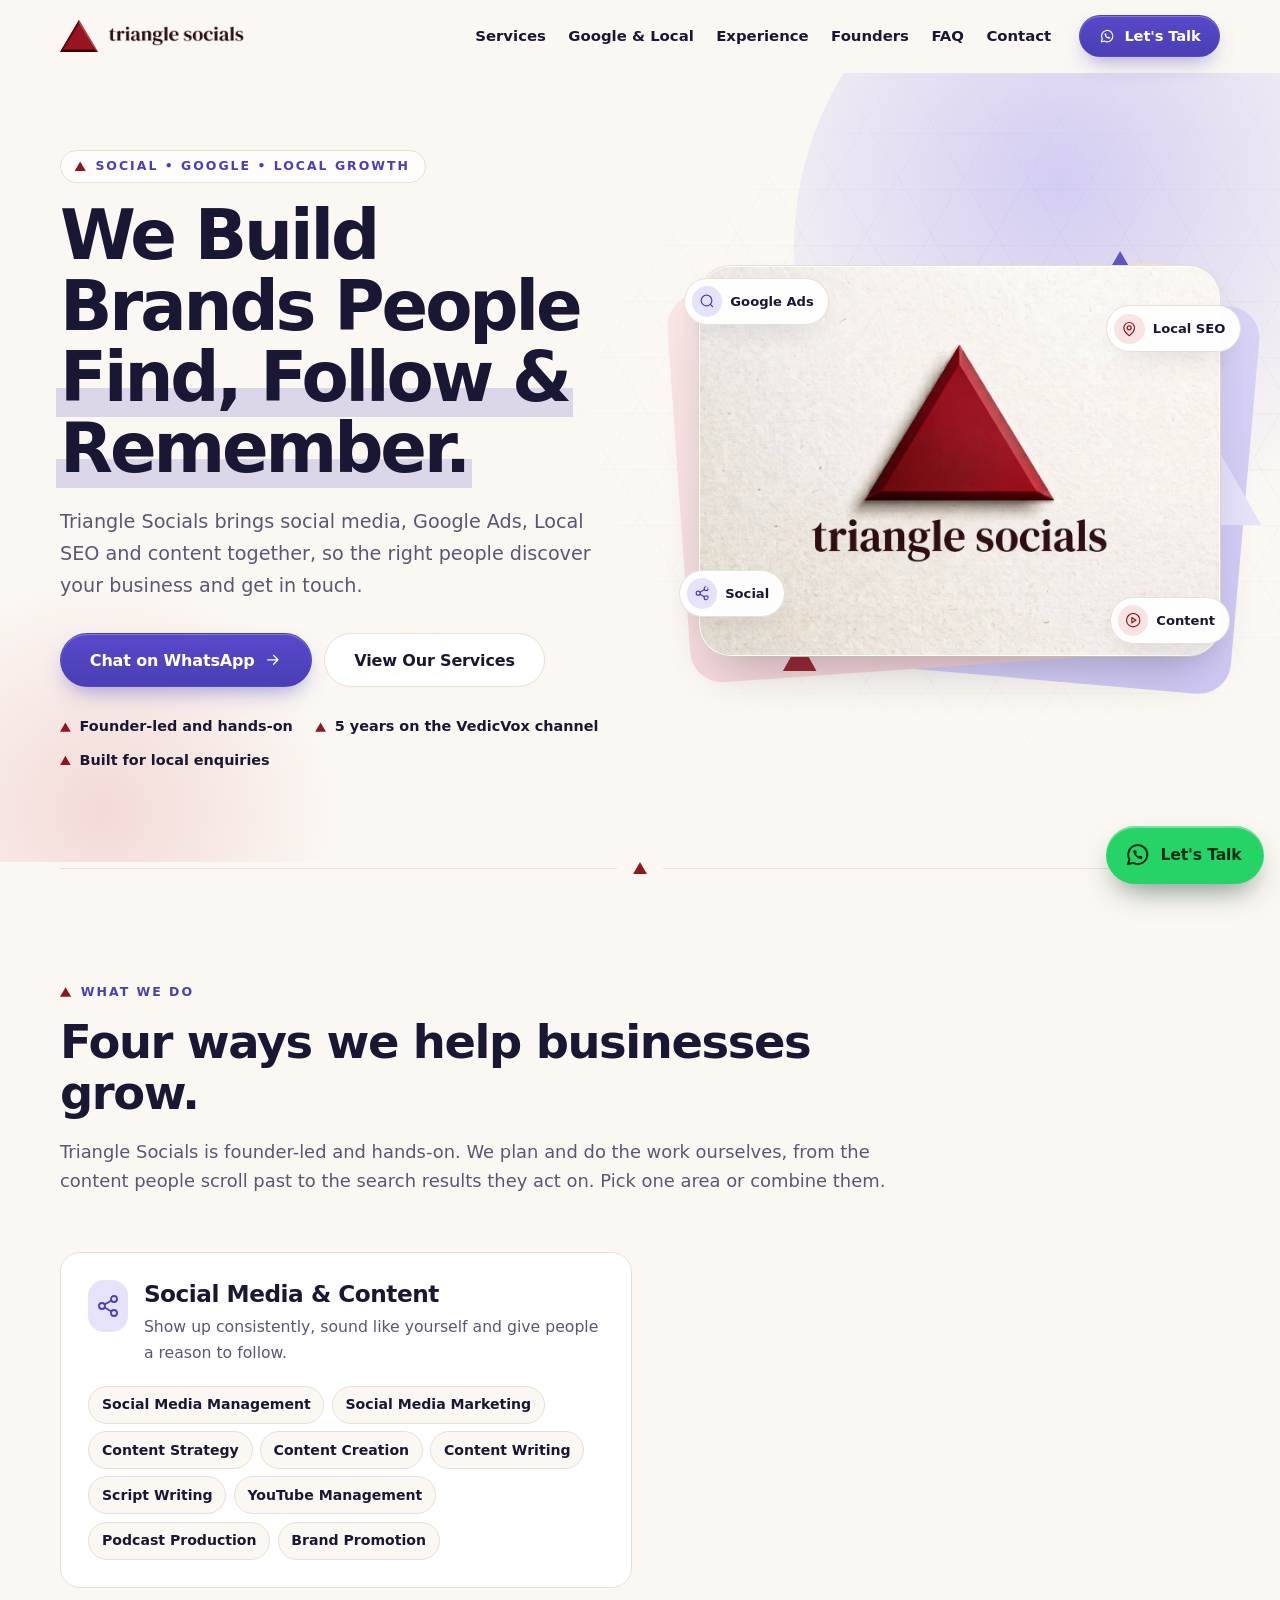
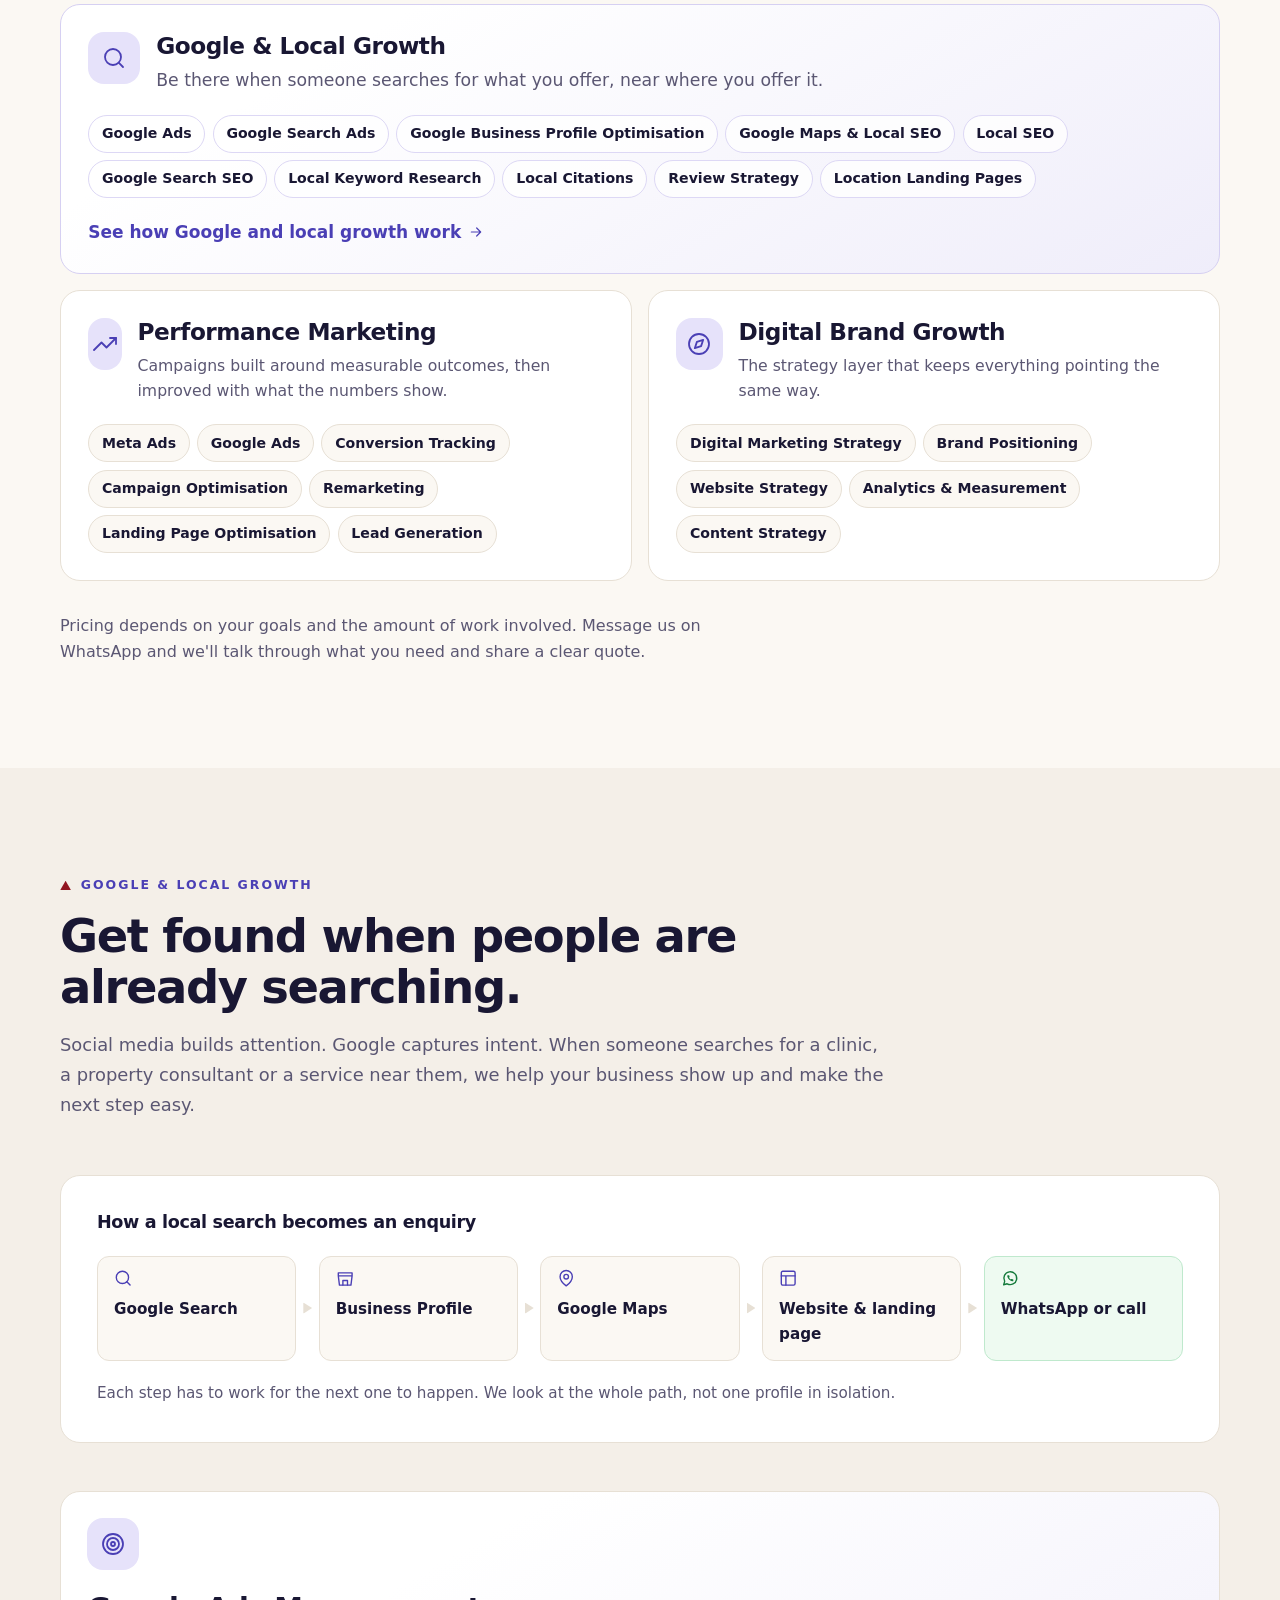
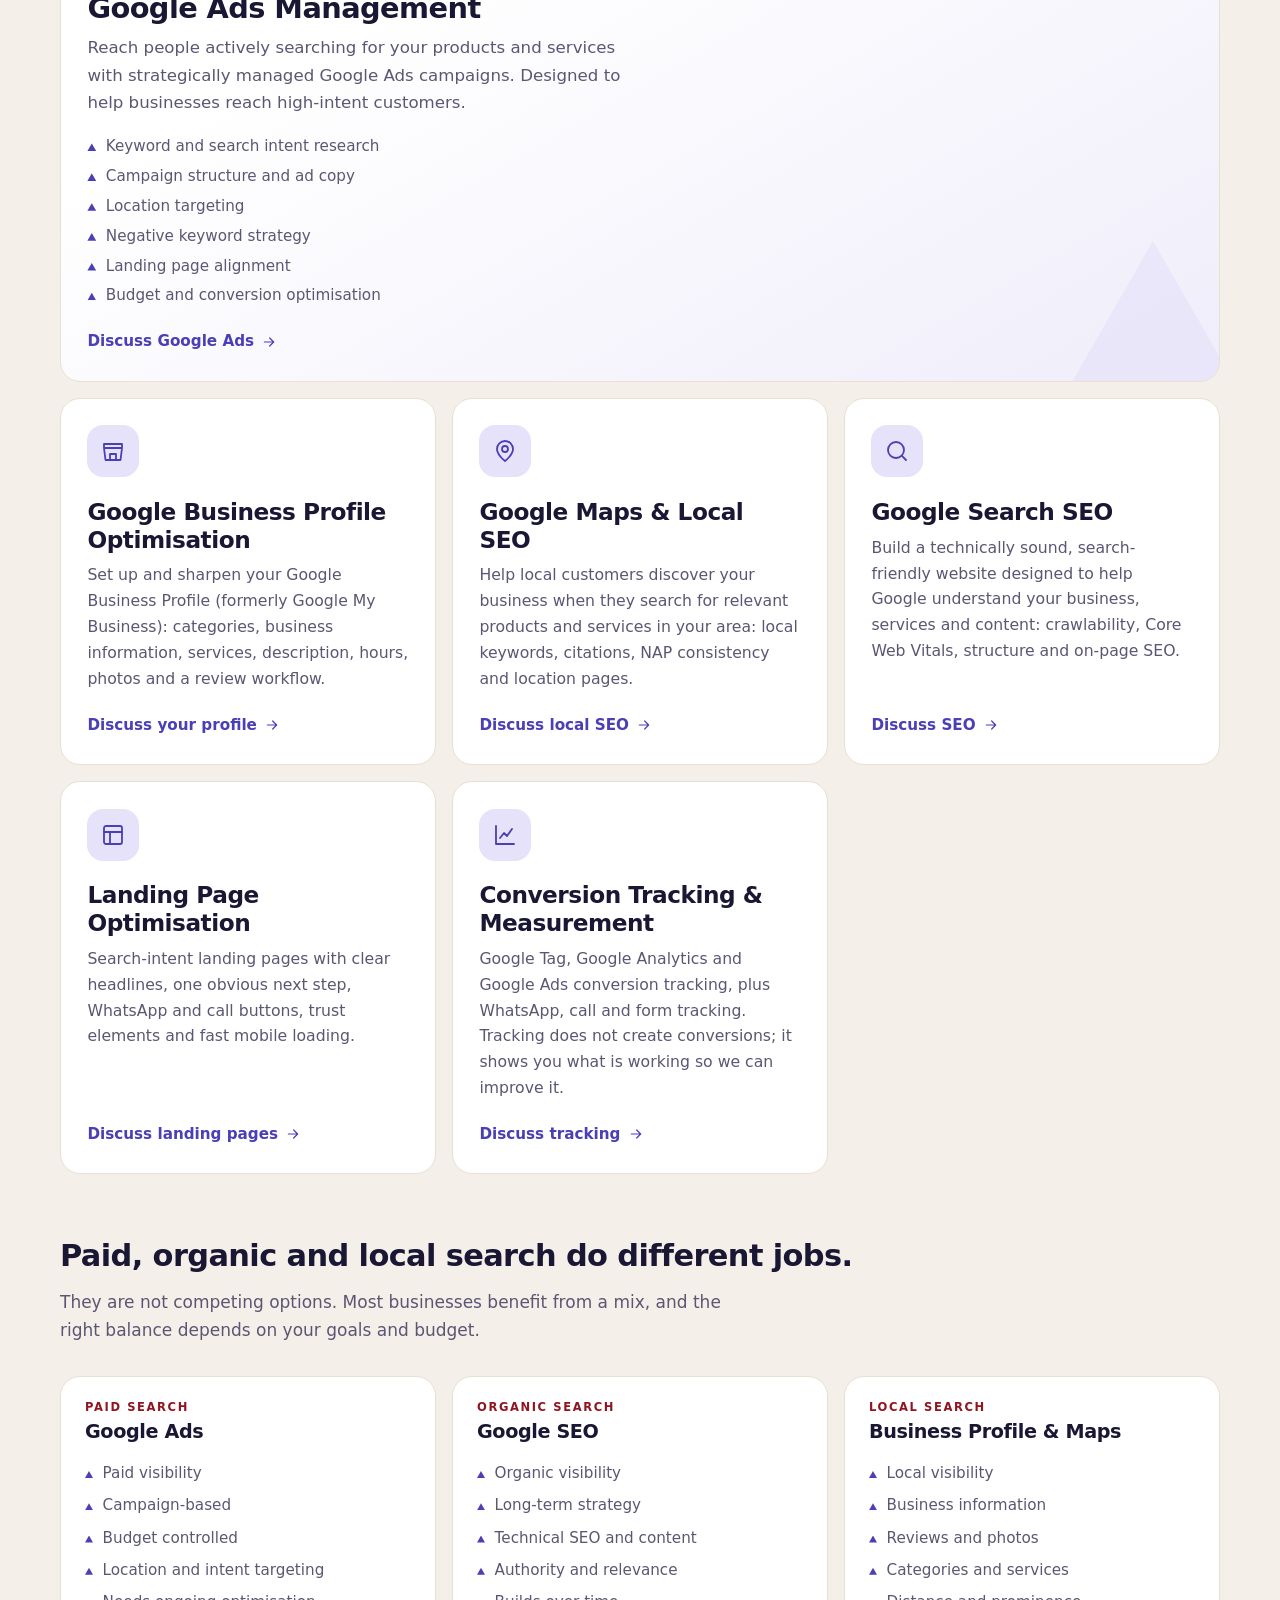
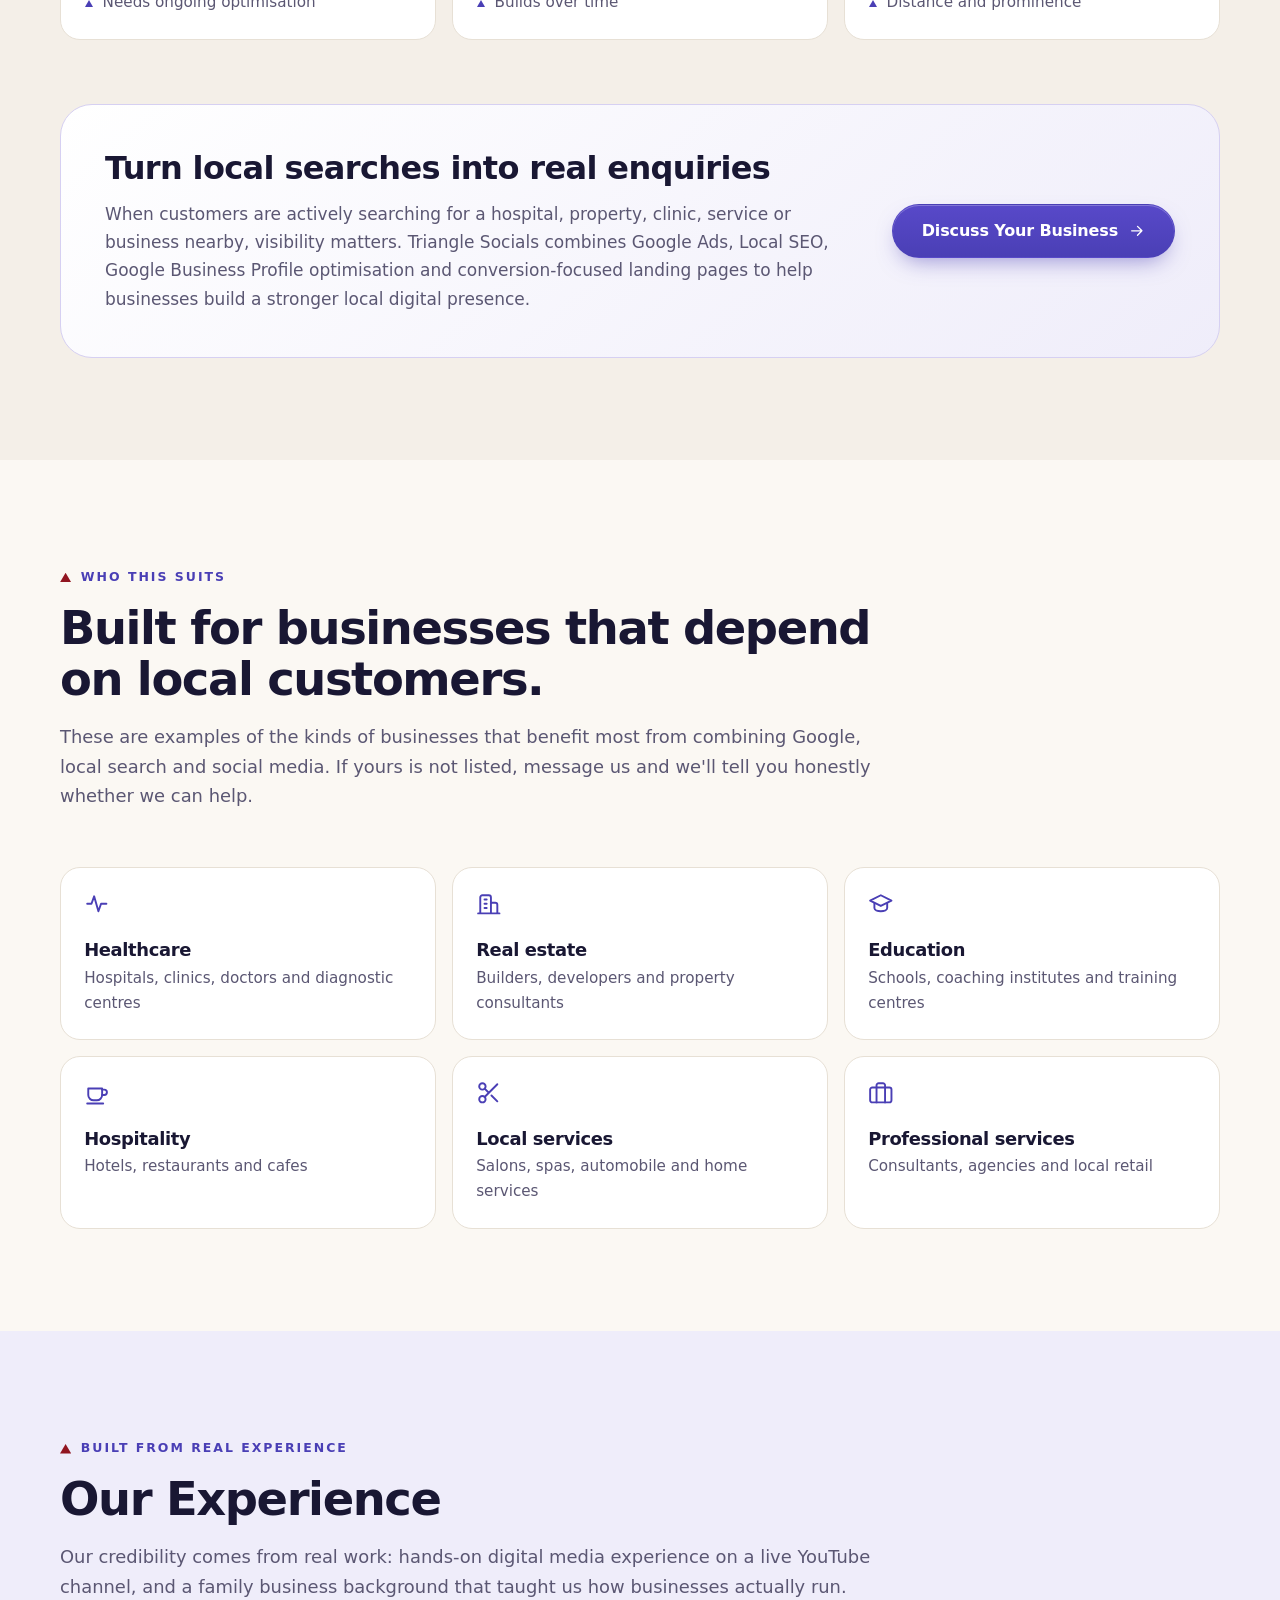
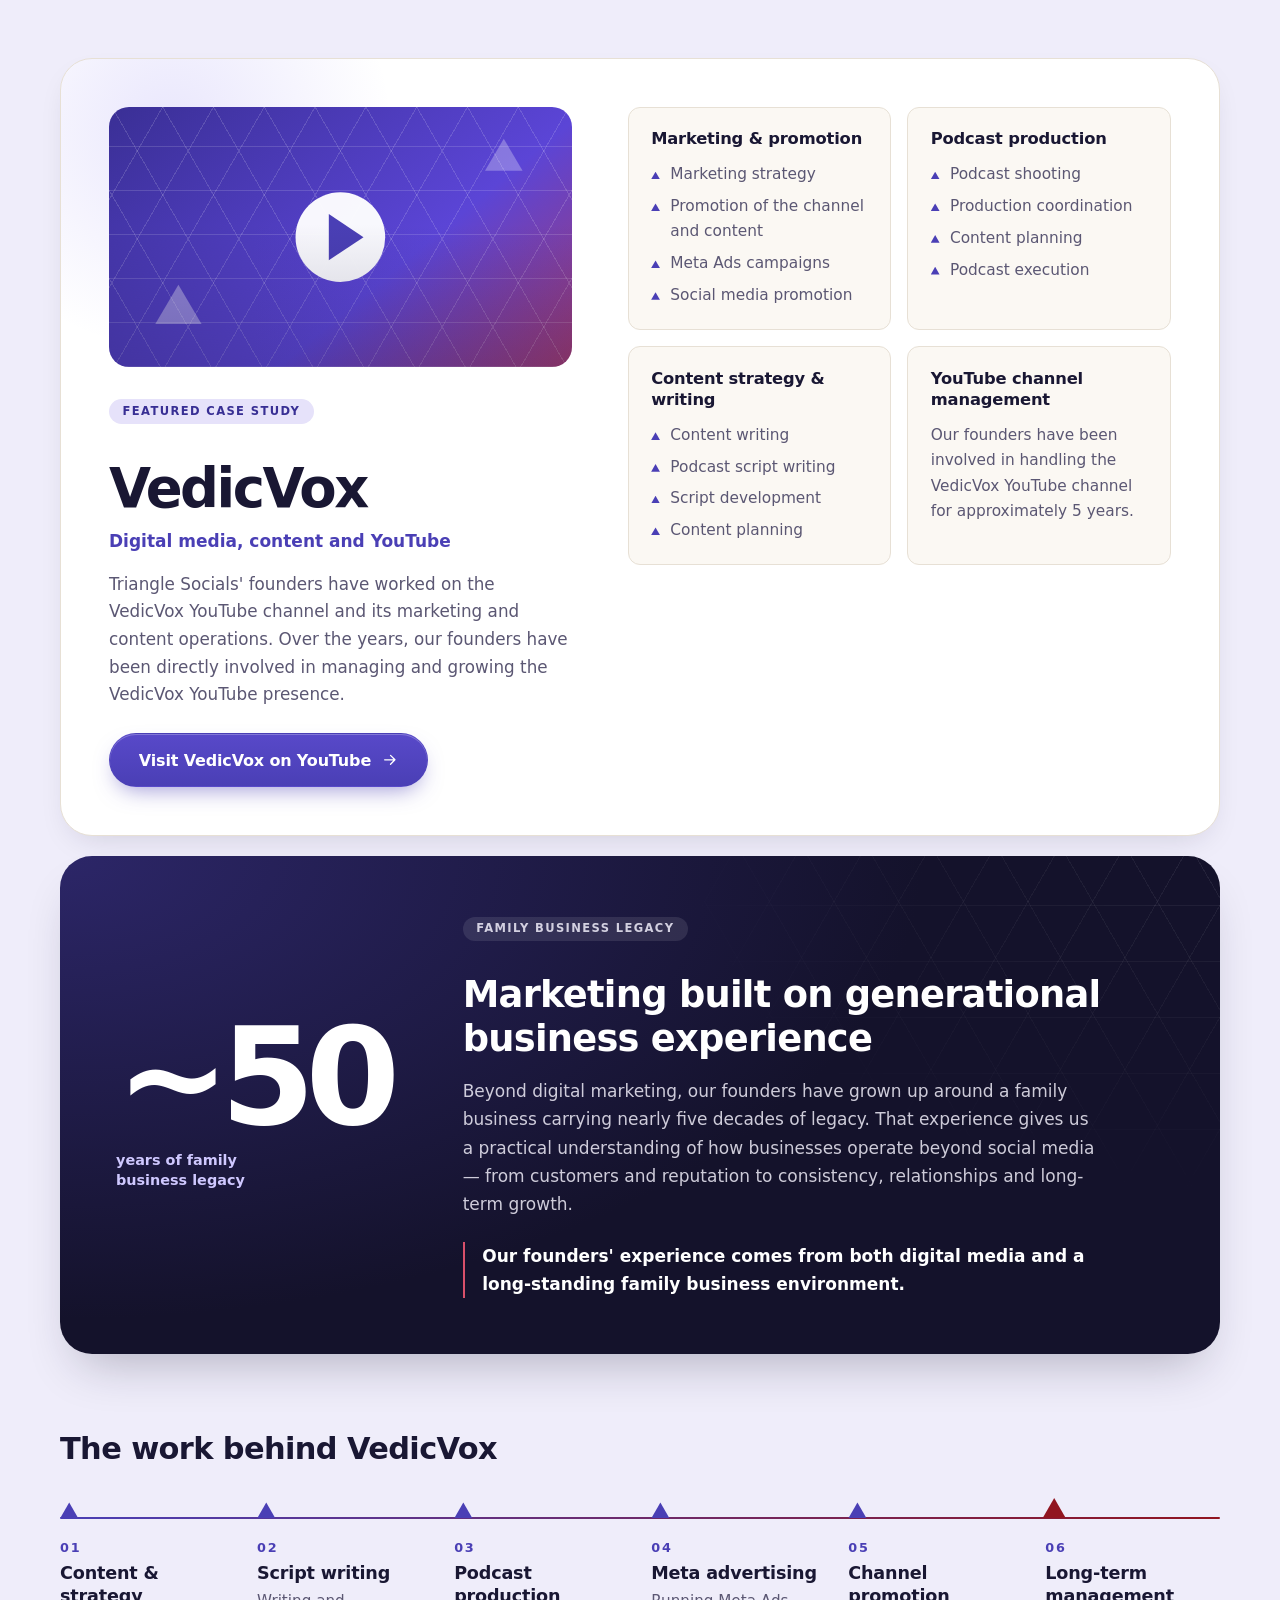
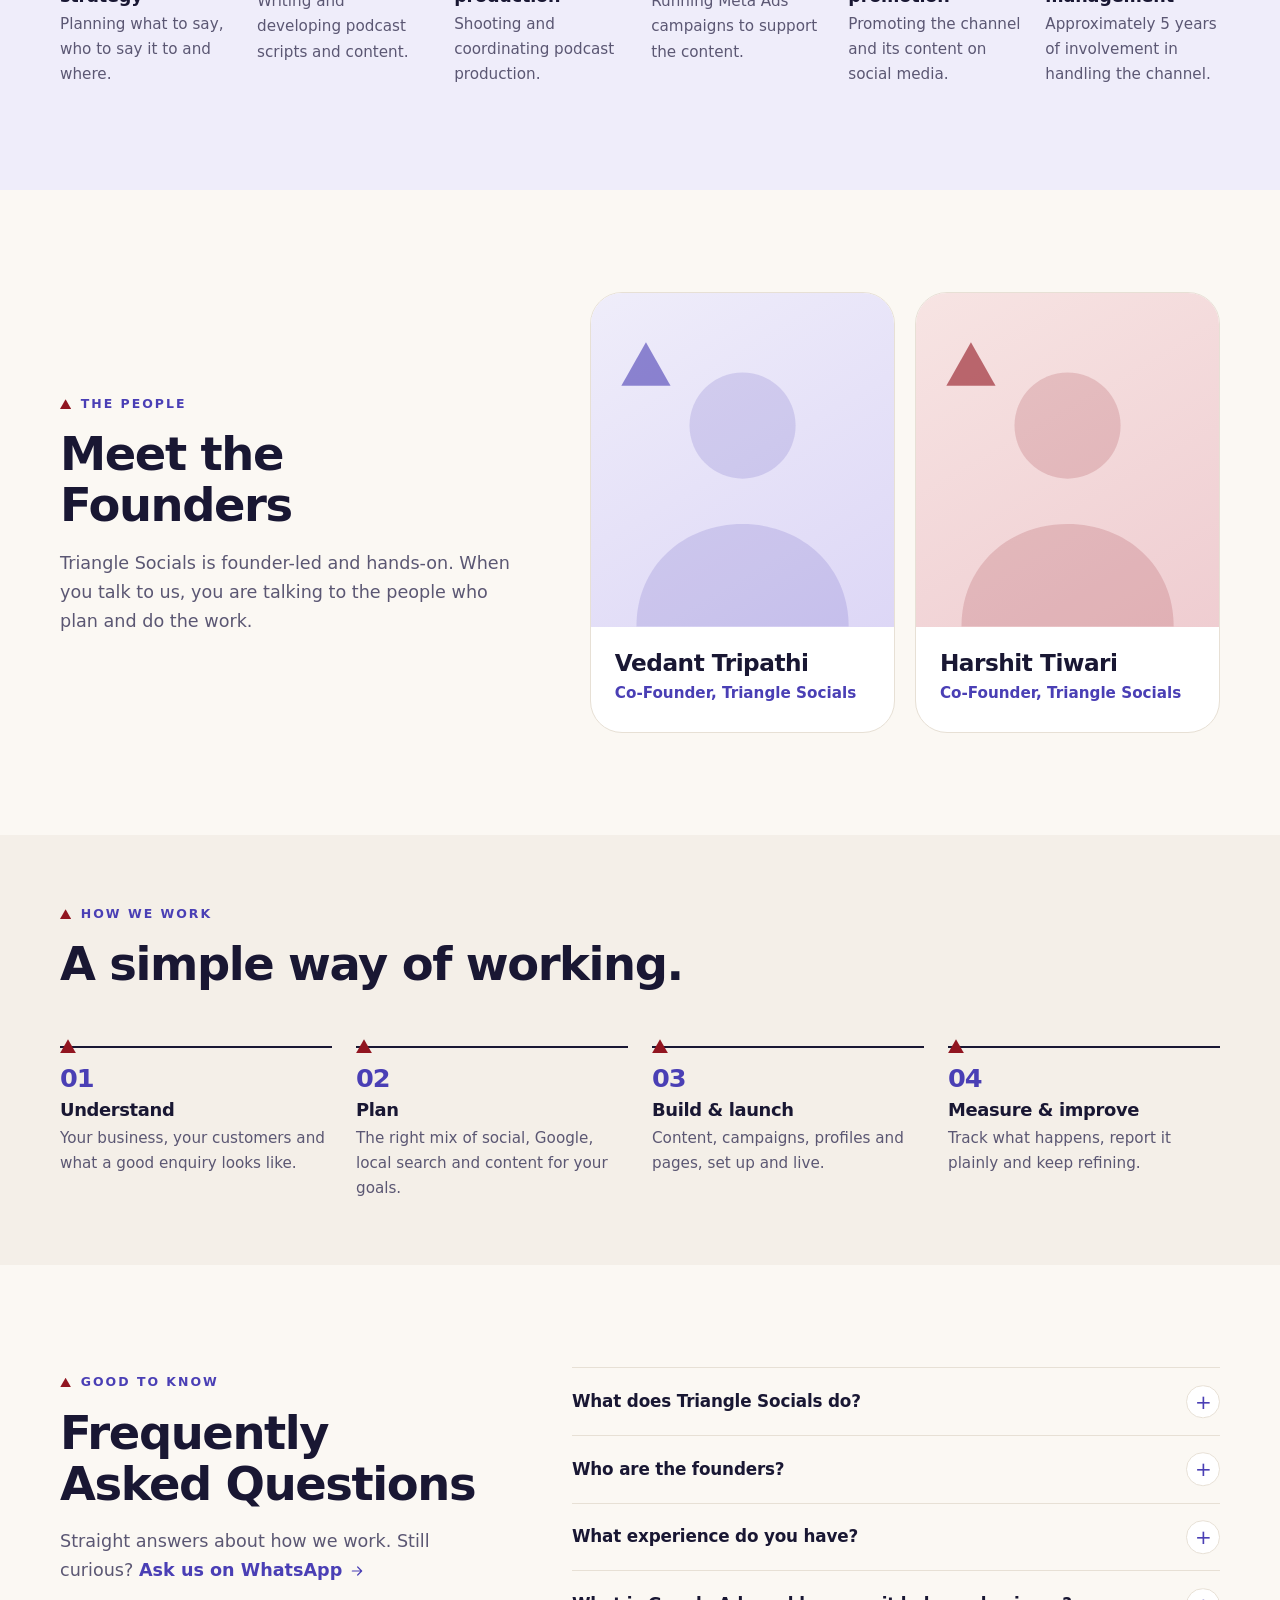
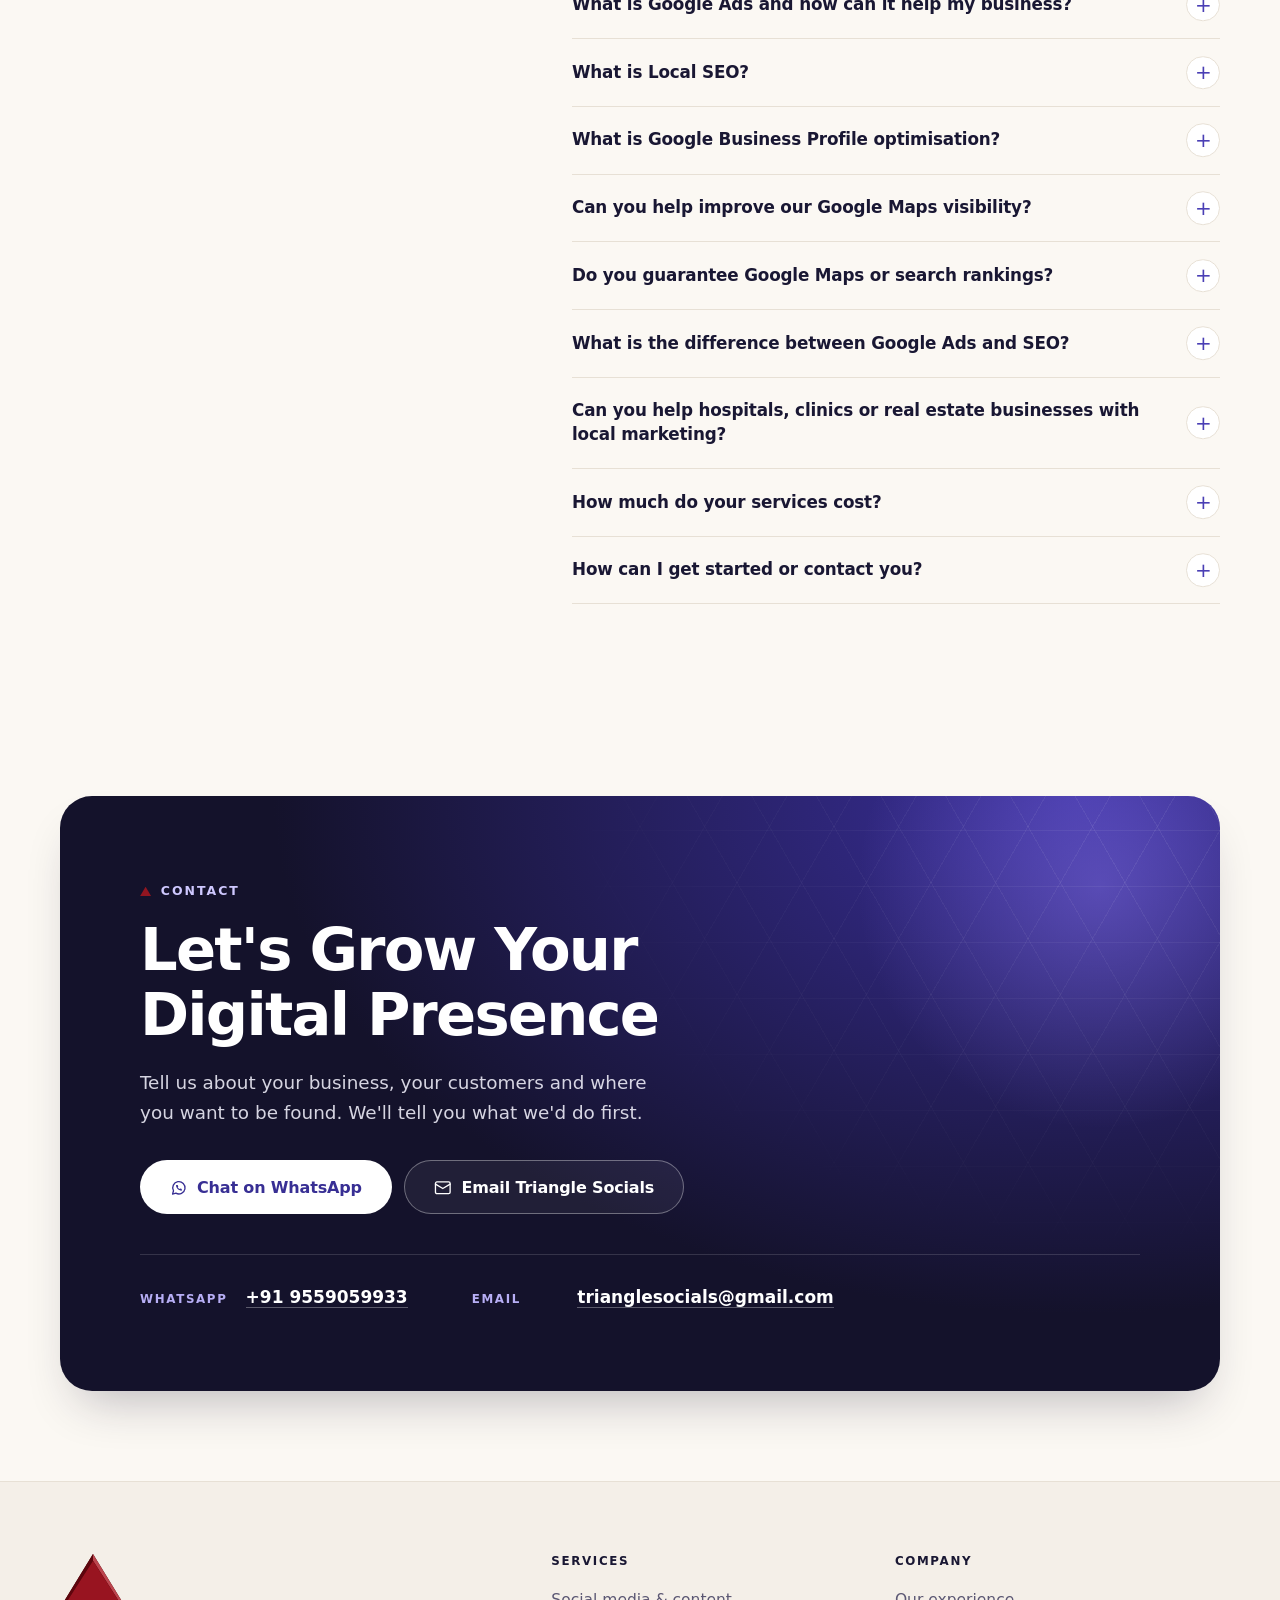
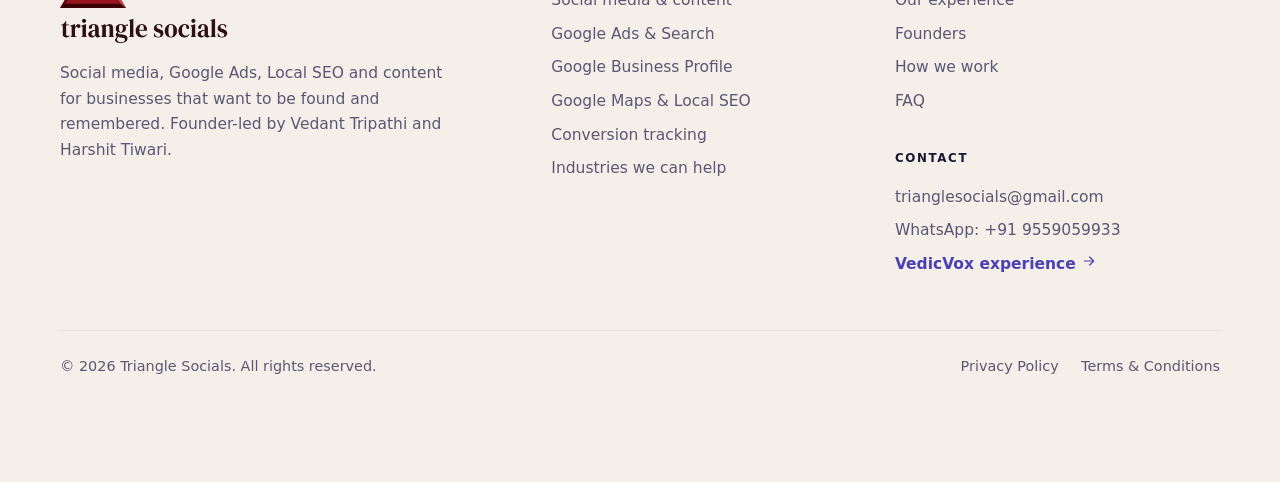
==== index.html @ 575d81a9 "Initial commit: Triangle Socials website Static site for Cloudflare Pages. No build step, no framewo" ====
<!DOCTYPE html>
<html lang="en">
<head>
<meta charset="utf-8">
<meta name="viewport" content="width=device-width, initial-scale=1">
<!-- SEO: the site address below is set once for the whole site. See README.md -->
<title>Triangle Socials | Social Media, Google Ads &amp; Local SEO Agency</title>
<meta name="description" content="Triangle Socials helps businesses grow through social media marketing, Google Ads, Local SEO, Google Business Profile optimisation, content and digital marketing.">
<meta name="robots" content="index, follow, max-image-preview:large">
<meta name="theme-color" content="#fbf8f3">
<link rel="canonical" href="https://triangle-socials.pages.dev/">
<link rel="icon" href="favicon.ico" sizes="any">
<link rel="apple-touch-icon" href="assets/icons/apple-touch-icon.png">
<link rel="manifest" href="site.webmanifest">

<meta property="og:type" content="website">
<meta property="og:site_name" content="Triangle Socials">
<meta property="og:title" content="Triangle Socials | Social Media, Google Ads &amp; Local SEO Agency">
<meta property="og:description" content="Social media marketing, Google Ads, Local SEO and Google Business Profile optimisation for businesses that want to be found and remembered.">
<meta property="og:url" content="https://triangle-socials.pages.dev/">
<meta property="og:image" content="https://triangle-socials.pages.dev/assets/images/og-image.jpg">
<meta property="og:image:width" content="1200">
<meta property="og:image:height" content="630">
<meta property="og:image:alt" content="Triangle Socials logo: a red triangle above the words triangle socials">
<meta name="twitter:card" content="summary_large_image">
<meta name="twitter:title" content="Triangle Socials | Social Media, Google Ads &amp; Local SEO Agency">
<meta name="twitter:description" content="Social media marketing, Google Ads, Local SEO and Google Business Profile optimisation for businesses that want to be found and remembered.">
<meta name="twitter:image" content="https://triangle-socials.pages.dev/assets/images/og-image.jpg">
<meta name="twitter:image:alt" content="Triangle Socials logo: a red triangle above the words triangle socials">

<script>document.documentElement.classList.add('js')</script>
<link rel="stylesheet" href="css/style.css">

<!-- Structured data: only facts that appear on this page. No address, ratings or reviews
     are declared, so Organization is used rather than LocalBusiness. Social profiles
     (sameAs) are added from js/config.js once real URLs are supplied. -->
<script type="application/ld+json" id="ld-organization">
{"@context":"https://schema.org","@type":"Organization","@id":"https://triangle-socials.pages.dev/#organization","name":"Triangle Socials","url":"https://triangle-socials.pages.dev/","logo":"https://triangle-socials.pages.dev/assets/icons/icon-512.png","description":"Triangle Socials is a founder-led agency for social media marketing, Google Ads, Local SEO, Google Business Profile optimisation, content and performance marketing.","email":"trianglesocials@gmail.com","founder":[{"@type":"Person","name":"Vedant Tripathi","jobTitle":"Co-Founder"},{"@type":"Person","name":"Harshit Tiwari","jobTitle":"Co-Founder"}],"contactPoint":{"@type":"ContactPoint","contactType":"customer support","email":"trianglesocials@gmail.com","telephone":"+919559059933"},"knowsAbout":["Social media marketing","Google Ads","Google Search advertising","Local SEO","Google Business Profile optimisation","Search engine optimisation","Content strategy","Script writing","Podcast production","YouTube channel management","Conversion tracking","Landing page optimisation"]}
</script>
<script type="application/ld+json">
{"@context":"https://schema.org","@graph":[
{"@type":"WebSite","@id":"https://triangle-socials.pages.dev/#website","url":"https://triangle-socials.pages.dev/","name":"Triangle Socials","inLanguage":"en","publisher":{"@id":"https://triangle-socials.pages.dev/#organization"}},
{"@type":"Service","name":"Social Media Management","serviceType":"Social Media Management","description":"Planning, publishing and community care across your social channels.","provider":{"@id":"https://triangle-socials.pages.dev/#organization"}},
{"@type":"Service","name":"Social Media Marketing","serviceType":"Social Media Marketing","description":"Strategy and promotion that turn your social presence into a growth channel.","provider":{"@id":"https://triangle-socials.pages.dev/#organization"}},
{"@type":"Service","name":"Content Creation","serviceType":"Content Creation","description":"Posts, graphics, short-form video, captions and long-form content.","provider":{"@id":"https://triangle-socials.pages.dev/#organization"}},
{"@type":"Service","name":"Script Writing","serviceType":"Script Writing","description":"Scripts for podcasts and videos, developed from first idea to final draft.","provider":{"@id":"https://triangle-socials.pages.dev/#organization"}},
{"@type":"Service","name":"Podcast Production","serviceType":"Podcast Production","description":"Podcast shooting, production coordination and execution.","provider":{"@id":"https://triangle-socials.pages.dev/#organization"}},
{"@type":"Service","name":"YouTube Management","serviceType":"YouTube Management","description":"Channel handling, planning and promotion.","provider":{"@id":"https://triangle-socials.pages.dev/#organization"}},
{"@type":"Service","name":"Google Ads Management","serviceType":"Google Ads Management","description":"Strategically managed Google Ads campaigns designed to help businesses reach high-intent customers, including keyword and search intent research, campaign structure, ad copy, location targeting and conversion optimisation.","provider":{"@id":"https://triangle-socials.pages.dev/#organization"}},
{"@type":"Service","name":"Google Business Profile Optimisation","serviceType":"Google Business Profile Optimisation","description":"Setting up and optimising a Google Business Profile: categories, business information, services, description, hours, photos and a review workflow.","provider":{"@id":"https://triangle-socials.pages.dev/#organization"}},
{"@type":"Service","name":"Google Maps and Local SEO","serviceType":"Google Maps and Local SEO","description":"Helping local customers discover a business when they search for relevant products and services in their area, using local keywords, citations, NAP consistency and location pages.","provider":{"@id":"https://triangle-socials.pages.dev/#organization"}},
{"@type":"Service","name":"Google Search SEO","serviceType":"Google Search SEO","description":"Technical and on-page search engine optimisation: crawlability, Core Web Vitals, site structure, titles, headings and structured data.","provider":{"@id":"https://triangle-socials.pages.dev/#organization"}},
{"@type":"Service","name":"Landing Page Optimisation","serviceType":"Landing Page Optimisation","description":"Search-intent landing pages with clear headlines, one obvious next step, WhatsApp and call buttons and fast mobile loading.","provider":{"@id":"https://triangle-socials.pages.dev/#organization"}},
{"@type":"Service","name":"Conversion Tracking and Measurement","serviceType":"Conversion Tracking and Measurement","description":"Google Tag, Google Analytics and Google Ads conversion tracking, plus WhatsApp, call and form tracking for measurement and optimisation.","provider":{"@id":"https://triangle-socials.pages.dev/#organization"}},
{"@type":"Service","name":"Meta Ads","serviceType":"Meta Ads","description":"Facebook and Instagram ad campaigns planned around your goals and your audience.","provider":{"@id":"https://triangle-socials.pages.dev/#organization"}}]}
</script>
<!-- FAQPage data mirrors the visible FAQ section exactly. Update both together. -->
<script type="application/ld+json">
{"@context":"https://schema.org","@type":"FAQPage","mainEntity":[
{"@type":"Question","name":"What does Triangle Socials do?","acceptedAnswer":{"@type":"Answer","text":"Triangle Socials is a founder-led agency for social media marketing, Google Ads, Local SEO, Google Business Profile optimisation, content and performance marketing. You can pick one service or combine several."}},
{"@type":"Question","name":"Who are the founders?","acceptedAnswer":{"@type":"Answer","text":"Triangle Socials was started by Vedant Tripathi and Harshit Tiwari. It is founder-led and hands-on, so you talk directly to the people who plan and do the work."}},
{"@type":"Question","name":"What experience do you have?","acceptedAnswer":{"@type":"Answer","text":"Our founders have worked on the VedicVox YouTube channel and its marketing and content operations, including Meta Ads, promotion, podcast shooting, content and script writing and channel management, for approximately five years. They also come from a family business with roughly 50 years of legacy."}},
{"@type":"Question","name":"What is Google Ads and how can it help my business?","acceptedAnswer":{"@type":"Answer","text":"Google Ads lets you show ads to people who are actively searching for the products or services you offer. Because the search already signals intent, it suits businesses that want enquiries from people who are ready to act. We handle keyword and intent research, campaign structure, ad copy, location targeting and conversion tracking."}},
{"@type":"Question","name":"What is Local SEO?","acceptedAnswer":{"@type":"Answer","text":"Local SEO is the work that helps your business appear when people search for relevant products and services in your area. It covers your Google Business Profile, local keywords, consistent business information, citations, reviews, location pages and on-page SEO."}},
{"@type":"Question","name":"What is Google Business Profile optimisation?","acceptedAnswer":{"@type":"Answer","text":"Your Google Business Profile (formerly Google My Business) is what people see in Google Search and Google Maps. Optimising it means choosing the right categories, completing your business information and services, writing a clear description, keeping hours and contact details accurate, adding photos and building a workflow for reviews."}},
{"@type":"Question","name":"Can you help improve our Google Maps visibility?","acceptedAnswer":{"@type":"Answer","text":"We can optimise your Google Business Profile and local search presence to improve your visibility for relevant local searches. Google says local results are based mainly on relevance, distance and prominence, so the work focuses on those signals."}},
{"@type":"Question","name":"Do you guarantee Google Maps or search rankings?","acceptedAnswer":{"@type":"Answer","text":"No, and you should be cautious of any agency that does. Google states that a better organic local ranking cannot be bought or requested, and that local results are based primarily on relevance, distance and prominence. Our objective is to improve your relevance, completeness, visibility and overall local search presence through legitimate optimisation."}},
{"@type":"Question","name":"What is the difference between Google Ads and SEO?","acceptedAnswer":{"@type":"Answer","text":"Google Ads buys visibility: it is campaign-based, budget-controlled and can start quickly. SEO earns visibility: it is a longer-term mix of technical work, content and relevance. Local search through your Business Profile and Maps is a third path, driven by business information, reviews and location. They do different jobs and often work best together."}},
{"@type":"Question","name":"Can you help hospitals, clinics or real estate businesses with local marketing?","acceptedAnswer":{"@type":"Answer","text":"Those are good examples of businesses that depend on local enquiries, so Google Ads, Local SEO, Google Business Profile optimisation and landing pages usually suit them well. We are not restricted to any one industry: tell us about your business and we will say honestly whether we can help."}},
{"@type":"Question","name":"How much do your services cost?","acceptedAnswer":{"@type":"Answer","text":"Pricing depends on your goals and the amount of work involved. Message us on WhatsApp and we will talk through what you need and share a clear quote."}},
{"@type":"Question","name":"How can I get started or contact you?","acceptedAnswer":{"@type":"Answer","text":"The quickest way is WhatsApp at +91 9559059933. You can also email trianglesocials@gmail.com."}}]}
</script>

<!-- Deferred so they never block rendering. Edit details in js/config.js -->
<script src="js/config.js" defer></script>
<script src="js/main.js" defer></script>
</head>
<body id="top">
<a class="skip-link" href="#main">Skip to content</a>


<!-- Inline SVG icon sprite (icons adapted from Feather Icons, MIT licence): no icon library, no extra requests -->
<svg class="sprite" aria-hidden="true" focusable="false" xmlns="http://www.w3.org/2000/svg">
<symbol id="i-search" viewBox="0 0 24 24"><circle cx="11" cy="11" r="8"/><path d="m21 21-4.3-4.3"/></symbol>
<symbol id="i-pin" viewBox="0 0 24 24"><path d="M20 10c0 6-8 12-8 12s-8-6-8-12a8 8 0 0 1 16 0z"/><circle cx="12" cy="10" r="3"/></symbol>
<symbol id="i-store" viewBox="0 0 24 24"><path d="M3 9V5h18v4M3 9l1.5 12h15L21 9M3 9h18"/><path d="M9 21v-6h6v6"/></symbol>
<symbol id="i-chart" viewBox="0 0 24 24"><path d="M3 3v18h18"/><path d="M7 15l4-5 3 3 5-7"/></symbol>
<symbol id="i-layout" viewBox="0 0 24 24"><rect x="3" y="3" width="18" height="18" rx="2"/><path d="M3 9h18M9 21V9"/></symbol>
<symbol id="i-star" viewBox="0 0 24 24"><path d="m12 3 2.8 5.7 6.2.9-4.5 4.4 1 6.2-5.5-2.9-5.5 2.9 1-6.2L3 9.6l6.2-.9z"/></symbol>
<symbol id="i-calendar" viewBox="0 0 24 24"><rect x="3" y="4" width="18" height="18" rx="2"/><path d="M16 2v4M8 2v4M3 10h18"/></symbol>
<symbol id="i-target" viewBox="0 0 24 24"><circle cx="12" cy="12" r="10"/><circle cx="12" cy="12" r="6"/><circle cx="12" cy="12" r="2"/></symbol>
<symbol id="i-share" viewBox="0 0 24 24"><circle cx="18" cy="5" r="3"/><circle cx="6" cy="12" r="3"/><circle cx="18" cy="19" r="3"/><path d="M8.6 13.5l6.8 4M15.4 6.5l-6.8 4"/></symbol>
<symbol id="i-compass" viewBox="0 0 24 24"><circle cx="12" cy="12" r="10"/><path d="m16.2 7.8-2.1 6.3-6.3 2.1 2.1-6.3z"/></symbol>
<symbol id="i-pen" viewBox="0 0 24 24"><path d="M12 20h9M16.5 3.5a2.1 2.1 0 0 1 3 3L7 19l-4 1 1-4L16.5 3.5z"/></symbol>
<symbol id="i-file" viewBox="0 0 24 24"><path d="M14 2H6a2 2 0 0 0-2 2v16a2 2 0 0 0 2 2h12a2 2 0 0 0 2-2V8z"/><path d="M14 2v6h6M16 13H8M16 17H8M10 9H8"/></symbol>
<symbol id="i-play" viewBox="0 0 24 24"><circle cx="12" cy="12" r="10"/><path d="m10 8 6 4-6 4z"/></symbol>
<symbol id="i-mic" viewBox="0 0 24 24"><path d="M12 1a3 3 0 0 0-3 3v8a3 3 0 0 0 6 0V4a3 3 0 0 0-3-3z"/><path d="M19 10v2a7 7 0 0 1-14 0v-2M12 19v4M8 23h8"/></symbol>
<symbol id="i-megaphone" viewBox="0 0 24 24"><path d="m3 11 18-5v12L3 14v-3z"/><path d="M11.6 16.8a3 3 0 1 1-5.8-1.6"/></symbol>
<symbol id="i-trending" viewBox="0 0 24 24"><path d="m23 6-9.5 9.5-5-5L1 18"/><path d="M17 6h6v6"/></symbol>
<symbol id="i-mail" viewBox="0 0 24 24"><rect x="2" y="4" width="20" height="16" rx="2"/><path d="m22 7-10 6L2 7"/></symbol>
<symbol id="i-arrow" viewBox="0 0 24 24"><path d="M5 12h14M13 6l6 6-6 6"/></symbol>
<symbol id="i-pulse" viewBox="0 0 24 24"><path d="M3 12h4l2.5-7 4 14 2.5-7h5"/></symbol>
<symbol id="i-building" viewBox="0 0 24 24"><path d="M4 21V6a2 2 0 0 1 2-2h6a2 2 0 0 1 2 2v15M14 11h4a2 2 0 0 1 2 2v8M2 21h20"/><path d="M8 8h2M8 12h2M8 16h2"/></symbol>
<symbol id="i-cap" viewBox="0 0 24 24"><path d="M22 9 12 4 2 9l10 5 10-5z"/><path d="M6 11.5V16c0 1.7 2.7 3 6 3s6-1.3 6-3v-4.5"/></symbol>
<symbol id="i-cup" viewBox="0 0 24 24"><path d="M4 8h13v6a5 5 0 0 1-5 5H9a5 5 0 0 1-5-5z"/><path d="M17 9h2a2.5 2.5 0 0 1 0 5h-2M3 22h15"/></symbol>
<symbol id="i-scissors" viewBox="0 0 24 24"><circle cx="6" cy="6" r="3"/><circle cx="6" cy="18" r="3"/><path d="M20 4 8.1 15.9M14.5 14.5 20 20M8.1 8.1 12 12"/></symbol>
<symbol id="i-briefcase" viewBox="0 0 24 24"><rect x="2" y="7" width="20" height="14" rx="2"/><path d="M16 21V5a2 2 0 0 0-2-2h-4a2 2 0 0 0-2 2v16"/></symbol>
<symbol id="i-whatsapp" viewBox="0 0 24 24"><path d="M3.5 20.5l1.3-4.4A8.4 8.4 0 1 1 8 19.3z"/><path fill="currentColor" stroke="none" transform="translate(7.3 7.3) scale(.4)" d="M22 16.9v3a2 2 0 0 1-2.2 2 19.8 19.8 0 0 1-8.6-3.1 19.5 19.5 0 0 1-6-6A19.8 19.8 0 0 1 2.1 4.2 2 2 0 0 1 4.1 2h3a2 2 0 0 1 2 1.7c.1 1 .4 1.9.7 2.8a2 2 0 0 1-.5 2.1L8.1 9.9a16 16 0 0 0 6 6l1.3-1.3a2 2 0 0 1 2.1-.4c.9.3 1.8.6 2.8.7a2 2 0 0 1 1.7 2z"/></symbol>
<symbol id="i-instagram" viewBox="0 0 24 24"><rect x="3" y="3" width="18" height="18" rx="5"/><circle cx="12" cy="12" r="4"/><path d="M17.5 6.5h.01"/></symbol>
<symbol id="i-facebook" viewBox="0 0 24 24"><path d="M18 2h-3a5 5 0 0 0-5 5v3H7v4h3v8h4v-8h3l1-4h-4V7a1 1 0 0 1 1-1h3z"/></symbol>
<symbol id="i-linkedin" viewBox="0 0 24 24"><path d="M16 8a6 6 0 0 1 6 6v7h-4v-7a2 2 0 0 0-4 0v7h-4v-7a6 6 0 0 1 6-6z"/><rect x="2" y="9" width="4" height="12"/><circle cx="4" cy="4" r="2"/></symbol>
<symbol id="i-youtube" viewBox="0 0 24 24"><path d="M22.5 6.4a2.8 2.8 0 0 0-1.9-2C18.9 4 12 4 12 4s-6.9 0-8.6.5a2.8 2.8 0 0 0-1.9 2A29 29 0 0 0 1 11.8a29 29 0 0 0 .5 5.3 2.8 2.8 0 0 0 1.9 2c1.7.5 8.6.5 8.6.5s6.9 0 8.6-.5a2.8 2.8 0 0 0 1.9-2 29 29 0 0 0 .5-5.3 29 29 0 0 0-.5-5.4z"/><path d="m9.7 15 5.8-3.2-5.8-3.3V15z"/></symbol>
<symbol id="i-x" viewBox="0 0 24 24"><path d="M4 4l16 16M20 4 4 20"/></symbol>
<symbol id="i-tiktok" viewBox="0 0 24 24"><path d="M14 3v11.2a3.7 3.7 0 1 1-3.7-3.7"/><path d="M14 3c.3 2.4 2 4.1 4.6 4.4"/></symbol>
</svg>


<header class="site-header" id="site-header">
  <div class="container header__bar">
    <a class="brand" href="#top" aria-label="Triangle Socials, back to top">
      <img class="brand__mark" src="assets/logo/triangle-socials-mark.svg" width="108" height="89" alt="">
      <img class="brand__word" src="assets/logo/triangle-socials-wordmark.png" width="640" height="98" alt="Triangle Socials">
    </a>
    <button class="nav-toggle" type="button" aria-expanded="false" aria-controls="site-nav" aria-label="Open menu"><span class="nav-toggle__bars" aria-hidden="true"></span></button>
    <nav id="site-nav" class="site-nav" aria-label="Primary">
      <ul class="site-nav__list">
        <li><a href="#services">Services</a></li>
        <li><a href="#google-local">Google &amp; Local</a></li>
        <li><a href="#experience">Experience</a></li>
        <li><a href="#founders">Founders</a></li>
        <li><a href="#faq">FAQ</a></li>
        <li><a href="#contact">Contact</a></li>
      </ul>
      <a class="btn btn--primary btn--sm" href="https://wa.me/919559059933?text=Hi%20Triangle%20Socials%2C%20I%20would%20like%20to%20discuss%20your%20services." data-wa target="_blank" rel="noopener noreferrer"><svg class="icon" aria-hidden="true"><use href="#i-whatsapp"/></svg>Let's Talk</a>
    </nav>
  </div>
</header>

<main id="main" tabindex="-1">

<!-- HERO -->
<section id="home" class="hero" aria-labelledby="hero-title">
  <div class="hero__bg" aria-hidden="true"><span class="orb orb--indigo"></span><span class="orb orb--rose"></span><span class="hero__lattice"></span></div>
  <div class="container hero__grid">
    <div class="hero__copy">
      <p class="eyebrow eyebrow--pill">Social &bull; Google &bull; Local Growth</p>
      <h1 id="hero-title">We Build Brands People <span class="mark">Find, Follow &amp; Remember.</span></h1>
      <p class="hero__lead">Triangle Socials brings social media, Google Ads, Local SEO and content together, so the right people discover your business and get in touch.</p>
      <div class="hero__actions">
        <a class="btn btn--primary btn--lg" href="https://wa.me/919559059933?text=Hi%20Triangle%20Socials%2C%20I%20would%20like%20to%20discuss%20your%20services." data-wa target="_blank" rel="noopener noreferrer">Chat on WhatsApp <svg class="icon icon--arrow" aria-hidden="true"><use href="#i-arrow"/></svg></a>
        <a class="btn btn--ghost btn--lg" href="#services">View Our Services</a>
      </div>
      <ul class="proof">
        <li><span class="tri" aria-hidden="true"></span>Founder-led and hands-on</li>
        <li><span class="tri" aria-hidden="true"></span>5 years on the VedicVox channel</li>
        <li><span class="tri" aria-hidden="true"></span>Built for local enquiries</li>
      </ul>
    </div>

    <div class="hero__visual">
      <div class="stage">
        <span class="stage__card stage__card--back" aria-hidden="true"></span>
        <span class="stage__card stage__card--mid" aria-hidden="true"></span>
        <span class="tri-float tri-float--1" aria-hidden="true"></span>
        <span class="tri-float tri-float--2" aria-hidden="true"></span>
        <span class="tri-float tri-float--3" aria-hidden="true"></span>
        <!-- Your supplied logo artwork, unaltered. One canonical file at 1200px so it stays
             sharp on high-density phones. This is the LCP image, so it is never lazy-loaded. -->
        <figure class="stage__main">
          <img src="assets/logo/triangle-socials-full.webp" width="1200" height="896" alt="Triangle Socials logo: a red triangle above the words triangle socials" fetchpriority="high" decoding="async">
        </figure>
        <div class="chips" aria-hidden="true">
          <span class="chip chip--1"><svg class="icon"><use href="#i-search"/></svg>Google Ads</span>
          <span class="chip chip--2 chip--rose"><svg class="icon"><use href="#i-pin"/></svg>Local SEO</span>
          <span class="chip chip--3"><svg class="icon"><use href="#i-share"/></svg>Social</span>
          <span class="chip chip--4 chip--rose"><svg class="icon"><use href="#i-play"/></svg>Content</span>
        </div>
      </div>
    </div>
  </div>
</section>

<div class="container" aria-hidden="true"><div class="divider"><span class="tri"></span></div></div>


<!-- WHAT WE DO: four service groups. Services are generated from one list in the build
     notes in README.md; to add or remove one, edit the matching <li> below. -->
<section id="services" class="section" aria-labelledby="services-title">
  <div class="container">
    <div class="section__head section__head--wide" data-reveal>
      <p class="eyebrow">What we do</p>
      <h2 id="services-title">Four ways we help businesses grow.</h2>
      <p>Triangle Socials is founder-led and hands-on. We plan and do the work ourselves, from the content people scroll past to the search results they act on. Pick one area or combine them.</p>
    </div>
    <div class="groups" data-stagger=".group">
      <article class="group">
        <div class="group__head">
          <div class="card__icon"><svg class="icon" aria-hidden="true"><use href="#i-share"/></svg></div>
          <div>
            <h3>Social Media &amp; Content</h3>
            <p>Show up consistently, sound like yourself and give people a reason to follow.</p>
          </div>
        </div>
        <ul class="chips-list"><li>Social Media Management</li><li>Social Media Marketing</li><li>Content Strategy</li><li>Content Creation</li><li>Content Writing</li><li>Script Writing</li><li>YouTube Management</li><li>Podcast Production</li><li>Brand Promotion</li></ul>
      </article>
      <article class="group group--feature">
        <div class="group__head">
          <div class="card__icon"><svg class="icon" aria-hidden="true"><use href="#i-search"/></svg></div>
          <div>
            <h3>Google &amp; Local Growth</h3>
            <p>Be there when someone searches for what you offer, near where you offer it.</p>
          </div>
        </div>
        <ul class="chips-list"><li>Google Ads</li><li>Google Search Ads</li><li>Google Business Profile Optimisation</li><li>Google Maps &amp; Local SEO</li><li>Local SEO</li><li>Google Search SEO</li><li>Local Keyword Research</li><li>Local Citations</li><li>Review Strategy</li><li>Location Landing Pages</li></ul>
        <a class="link-arrow group__link" href="#google-local">See how Google and local growth work <svg class="icon" aria-hidden="true"><use href="#i-arrow"/></svg></a>
      </article>
      <article class="group">
        <div class="group__head">
          <div class="card__icon"><svg class="icon" aria-hidden="true"><use href="#i-trending"/></svg></div>
          <div>
            <h3>Performance Marketing</h3>
            <p>Campaigns built around measurable outcomes, then improved with what the numbers show.</p>
          </div>
        </div>
        <ul class="chips-list"><li>Meta Ads</li><li>Google Ads</li><li>Conversion Tracking</li><li>Campaign Optimisation</li><li>Remarketing</li><li>Landing Page Optimisation</li><li>Lead Generation</li></ul>
      </article>
      <article class="group">
        <div class="group__head">
          <div class="card__icon"><svg class="icon" aria-hidden="true"><use href="#i-compass"/></svg></div>
          <div>
            <h3>Digital Brand Growth</h3>
            <p>The strategy layer that keeps everything pointing the same way.</p>
          </div>
        </div>
        <ul class="chips-list"><li>Digital Marketing Strategy</li><li>Brand Positioning</li><li>Website Strategy</li><li>Analytics &amp; Measurement</li><li>Content Strategy</li></ul>
      </article>
    </div>
    <p class="services__note">Pricing depends on your goals and the amount of work involved. Message us on WhatsApp and we'll talk through what you need and share a clear quote.</p>
  </div>
</section>


<!-- GOOGLE & LOCAL GROWTH -->
<section id="google-local" class="section section--tint" aria-labelledby="google-title">
  <div class="container">
    <div class="section__head section__head--wide" data-reveal>
      <p class="eyebrow">Google &amp; local growth</p>
      <h2 id="google-title">Get found when people are already searching.</h2>
      <p>Social media builds attention. Google captures intent. When someone searches for a clinic, a property consultant or a service near them, we help your business show up and make the next step easy.</p>
    </div>

    <!-- Customer journey: local marketing is a connected path, not one profile -->
    <div class="journey-wrap" data-reveal>
      <h3 class="journey__title">How a local search becomes an enquiry</h3>
      <ol class="journey">
        <li class="journey__step"><svg class="icon" aria-hidden="true"><use href="#i-search"/></svg><span>Google Search</span></li>
        <li class="journey__step"><svg class="icon" aria-hidden="true"><use href="#i-store"/></svg><span>Business Profile</span></li>
        <li class="journey__step"><svg class="icon" aria-hidden="true"><use href="#i-pin"/></svg><span>Google Maps</span></li>
        <li class="journey__step"><svg class="icon" aria-hidden="true"><use href="#i-layout"/></svg><span>Website &amp; landing page</span></li>
        <li class="journey__step journey__step--end"><svg class="icon" aria-hidden="true"><use href="#i-whatsapp"/></svg><span>WhatsApp or call</span></li>
      </ol>
      <p class="journey__note">Each step has to work for the next one to happen. We look at the whole path, not one profile in isolation.</p>
    </div>

    <div class="services__grid services__grid--google" data-stagger=".card">
      <article class="card card--feature">
        <div class="card__icon"><svg class="icon" aria-hidden="true"><use href="#i-target"/></svg></div>
        <h3>Google Ads Management</h3>
        <p>Reach people actively searching for your products and services with strategically managed Google Ads campaigns. Designed to help businesses reach high-intent customers.</p>
        <ul class="card__list">
          <li>Keyword and search intent research</li>
          <li>Campaign structure and ad copy</li>
          <li>Location targeting</li>
          <li>Negative keyword strategy</li>
          <li>Landing page alignment</li>
          <li>Budget and conversion optimisation</li>
        </ul>
        <a class="card__cta" href="https://wa.me/919559059933?text=Hi%20Triangle%20Socials%2C%20I%20would%20like%20to%20discuss%20your%20services." data-wa data-wa-service="Google Ads Management" target="_blank" rel="noopener noreferrer">Discuss Google Ads <svg class="icon" aria-hidden="true"><use href="#i-arrow"/></svg></a>
      </article>

      <article class="card">
        <div class="card__icon"><svg class="icon" aria-hidden="true"><use href="#i-store"/></svg></div>
        <h3>Google Business Profile Optimisation</h3>
        <p>Set up and sharpen your Google Business Profile (formerly Google My Business): categories, business information, services, description, hours, photos and a review workflow.</p>
        <a class="card__cta" href="https://wa.me/919559059933?text=Hi%20Triangle%20Socials%2C%20I%20would%20like%20to%20discuss%20your%20services." data-wa data-wa-service="Google Business Profile Optimisation" target="_blank" rel="noopener noreferrer">Discuss your profile <svg class="icon" aria-hidden="true"><use href="#i-arrow"/></svg></a>
      </article>

      <article class="card">
        <div class="card__icon"><svg class="icon" aria-hidden="true"><use href="#i-pin"/></svg></div>
        <h3>Google Maps &amp; Local SEO</h3>
        <p>Help local customers discover your business when they search for relevant products and services in your area: local keywords, citations, NAP consistency and location pages.</p>
        <a class="card__cta" href="https://wa.me/919559059933?text=Hi%20Triangle%20Socials%2C%20I%20would%20like%20to%20discuss%20your%20services." data-wa data-wa-service="Google Maps and Local SEO" target="_blank" rel="noopener noreferrer">Discuss local SEO <svg class="icon" aria-hidden="true"><use href="#i-arrow"/></svg></a>
      </article>

      <article class="card">
        <div class="card__icon"><svg class="icon" aria-hidden="true"><use href="#i-search"/></svg></div>
        <h3>Google Search SEO</h3>
        <p>Build a technically sound, search-friendly website designed to help Google understand your business, services and content: crawlability, Core Web Vitals, structure and on-page SEO.</p>
        <a class="card__cta" href="https://wa.me/919559059933?text=Hi%20Triangle%20Socials%2C%20I%20would%20like%20to%20discuss%20your%20services." data-wa data-wa-service="Google Search SEO" target="_blank" rel="noopener noreferrer">Discuss SEO <svg class="icon" aria-hidden="true"><use href="#i-arrow"/></svg></a>
      </article>

      <article class="card">
        <div class="card__icon"><svg class="icon" aria-hidden="true"><use href="#i-layout"/></svg></div>
        <h3>Landing Page Optimisation</h3>
        <p>Search-intent landing pages with clear headlines, one obvious next step, WhatsApp and call buttons, trust elements and fast mobile loading.</p>
        <a class="card__cta" href="https://wa.me/919559059933?text=Hi%20Triangle%20Socials%2C%20I%20would%20like%20to%20discuss%20your%20services." data-wa data-wa-service="Landing Page Optimisation" target="_blank" rel="noopener noreferrer">Discuss landing pages <svg class="icon" aria-hidden="true"><use href="#i-arrow"/></svg></a>
      </article>

      <article class="card">
        <div class="card__icon"><svg class="icon" aria-hidden="true"><use href="#i-chart"/></svg></div>
        <h3>Conversion Tracking &amp; Measurement</h3>
        <p>Google Tag, Google Analytics and Google Ads conversion tracking, plus WhatsApp, call and form tracking. Tracking does not create conversions; it shows you what is working so we can improve it.</p>
        <a class="card__cta" href="https://wa.me/919559059933?text=Hi%20Triangle%20Socials%2C%20I%20would%20like%20to%20discuss%20your%20services." data-wa data-wa-service="Conversion Tracking and Measurement" target="_blank" rel="noopener noreferrer">Discuss tracking <svg class="icon" aria-hidden="true"><use href="#i-arrow"/></svg></a>
      </article>
    </div>

    <!-- Paid vs organic vs local: three different jobs, not a ranking of quality -->
    <div class="compare" data-reveal>
      <h3 class="compare__title">Paid, organic and local search do different jobs.</h3>
      <p class="compare__lead">They are not competing options. Most businesses benefit from a mix, and the right balance depends on your goals and budget.</p>
      <div class="compare__grid">
        <article class="compare__col">
          <p class="compare__tag">Paid search</p>
          <h4>Google Ads</h4>
          <ul><li>Paid visibility</li><li>Campaign-based</li><li>Budget controlled</li><li>Location and intent targeting</li><li>Needs ongoing optimisation</li></ul>
        </article>
        <article class="compare__col">
          <p class="compare__tag">Organic search</p>
          <h4>Google SEO</h4>
          <ul><li>Organic visibility</li><li>Long-term strategy</li><li>Technical SEO and content</li><li>Authority and relevance</li><li>Builds over time</li></ul>
        </article>
        <article class="compare__col">
          <p class="compare__tag">Local search</p>
          <h4>Business Profile &amp; Maps</h4>
          <ul><li>Local visibility</li><li>Business information</li><li>Reviews and photos</li><li>Categories and services</li><li>Distance and prominence</li></ul>
        </article>
      </div>
    </div>

    <!-- Local lead generation CTA -->
    <div class="local-cta" data-reveal>
      <div class="local-cta__copy">
        <h3>Turn local searches into real enquiries</h3>
        <p>When customers are actively searching for a hospital, property, clinic, service or business nearby, visibility matters. Triangle Socials combines Google Ads, Local SEO, Google Business Profile optimisation and conversion-focused landing pages to help businesses build a stronger local digital presence.</p>
      </div>
      <a class="btn btn--primary btn--lg" href="https://wa.me/919559059933?text=Hi%20Triangle%20Socials%2C%20I%20would%20like%20to%20discuss%20your%20services." data-wa data-wa-service="local growth for my business" target="_blank" rel="noopener noreferrer">Discuss Your Business <svg class="icon icon--arrow" aria-hidden="true"><use href="#i-arrow"/></svg></a>
    </div>
  </div>
</section>

<!-- INDUSTRIES: examples of businesses these services suit, not a claim of current clients -->
<section id="industries" class="section" aria-labelledby="industries-title">
  <div class="container">
    <div class="section__head section__head--wide" data-reveal>
      <p class="eyebrow">Who this suits</p>
      <h2 id="industries-title">Built for businesses that depend on local customers.</h2>
      <p>These are examples of the kinds of businesses that benefit most from combining Google, local search and social media. If yours is not listed, message us and we'll tell you honestly whether we can help.</p>
    </div>
    <ul class="industries" data-stagger=".industry">
      <li class="industry"><svg class="icon" aria-hidden="true"><use href="#i-pulse"/></svg><h3>Healthcare</h3><p>Hospitals, clinics, doctors and diagnostic centres</p></li>
      <li class="industry"><svg class="icon" aria-hidden="true"><use href="#i-building"/></svg><h3>Real estate</h3><p>Builders, developers and property consultants</p></li>
      <li class="industry"><svg class="icon" aria-hidden="true"><use href="#i-cap"/></svg><h3>Education</h3><p>Schools, coaching institutes and training centres</p></li>
      <li class="industry"><svg class="icon" aria-hidden="true"><use href="#i-cup"/></svg><h3>Hospitality</h3><p>Hotels, restaurants and cafes</p></li>
      <li class="industry"><svg class="icon" aria-hidden="true"><use href="#i-scissors"/></svg><h3>Local services</h3><p>Salons, spas, automobile and home services</p></li>
      <li class="industry"><svg class="icon" aria-hidden="true"><use href="#i-briefcase"/></svg><h3>Professional services</h3><p>Consultants, agencies and local retail</p></li>
    </ul>
  </div>
</section>


<!-- EXPERIENCE: VedicVox case study and the family business background -->
<section id="experience" class="section section--accent" aria-labelledby="experience-title">
  <div class="container">
    <div class="section__head section__head--wide" data-reveal>
      <p class="eyebrow">Built from real experience</p>
      <h2 id="experience-title">Our Experience</h2>
      <p>Our credibility comes from real work: hands-on digital media experience on a live YouTube channel, and a family business background that taught us how businesses actually run.</p>
    </div>

    <article class="case" data-reveal aria-labelledby="case-title">
      <div class="case__intro">
        <div class="case__cover" aria-hidden="true">
          <svg viewBox="0 0 640 360" focusable="false"><circle cx="320" cy="180" r="62" fill="#fff" fill-opacity=".96"/><path d="M304 148 352 180 304 212z" fill="#4a3fb5"/><path d="M64 300 96 246 128 300z" fill="#fff" fill-opacity=".35"/><path d="M520 88 546 44 572 88z" fill="#fff" fill-opacity=".28"/></svg>
        </div>
        <p class="badge">Featured case study</p>
        <h3 id="case-title" class="case__title">VedicVox</h3>
        <p class="case__sub">Digital media, content and YouTube</p>
        <p class="case__text">Triangle Socials' founders have worked on the VedicVox YouTube channel and its marketing and content operations. Over the years, our founders have been directly involved in managing and growing the VedicVox YouTube presence.</p>
        <a class="btn btn--primary btn--lg" href="https://www.youtube.com/@VedicVox" data-vedicvox target="_blank" rel="noopener noreferrer">Visit VedicVox on YouTube <svg class="icon icon--arrow" aria-hidden="true"><use href="#i-arrow"/></svg><span class="visually-hidden">(opens in a new tab)</span></a>
      </div>
      <div class="work-groups">
        <div class="work-group">
          <h4>Marketing &amp; promotion</h4>
          <ul><li>Marketing strategy</li><li>Promotion of the channel and content</li><li>Meta Ads campaigns</li><li>Social media promotion</li></ul>
        </div>
        <div class="work-group">
          <h4>Podcast production</h4>
          <ul><li>Podcast shooting</li><li>Production coordination</li><li>Content planning</li><li>Podcast execution</li></ul>
        </div>
        <div class="work-group">
          <h4>Content strategy &amp; writing</h4>
          <ul><li>Content writing</li><li>Podcast script writing</li><li>Script development</li><li>Content planning</li></ul>
        </div>
        <div class="work-group">
          <h4>YouTube channel management</h4>
          <p>Our founders have been involved in handling the VedicVox YouTube channel for approximately 5 years.</p>
        </div>
      </div>
    </article>

    <article class="legacy" data-reveal aria-labelledby="legacy-title">
      <div class="legacy__stat">
        <span class="legacy__num" aria-hidden="true">~50</span>
        <span class="legacy__cap" aria-hidden="true">years of family business legacy</span>
        <span class="visually-hidden">Approximately 50 years of family business legacy.</span>
      </div>
      <div>
        <p class="badge badge--dark">Family business legacy</p>
        <h3 id="legacy-title">Marketing built on generational business experience</h3>
        <p>Beyond digital marketing, our founders have grown up around a family business carrying nearly five decades of legacy. That experience gives us a practical understanding of how businesses operate beyond social media &mdash; from customers and reputation to consistency, relationships and long-term growth.</p>
        <p class="legacy__note">Our founders' experience comes from both digital media and a long-standing family business environment.</p>
      </div>
    </article>

    <div class="timeline" data-reveal="keep" data-stagger=".tstep" aria-labelledby="timeline-title">
      <h3 id="timeline-title">The work behind VedicVox</h3>
      <ol class="timeline__list">
        <li class="tstep"><span class="tstep__num">01</span><h4>Content &amp; strategy</h4><p>Planning what to say, who to say it to and where.</p></li>
        <li class="tstep"><span class="tstep__num">02</span><h4>Script writing</h4><p>Writing and developing podcast scripts and content.</p></li>
        <li class="tstep"><span class="tstep__num">03</span><h4>Podcast production</h4><p>Shooting and coordinating podcast production.</p></li>
        <li class="tstep"><span class="tstep__num">04</span><h4>Meta advertising</h4><p>Running Meta Ads campaigns to support the content.</p></li>
        <li class="tstep"><span class="tstep__num">05</span><h4>Channel promotion</h4><p>Promoting the channel and its content on social media.</p></li>
        <li class="tstep"><span class="tstep__num">06</span><h4>Long-term management</h4><p>Approximately 5 years of involvement in handling the channel.</p></li>
      </ol>
    </div>
  </div>
</section>


<!-- FOUNDERS. Photo placeholders: to add a real photo, replace the <svg class="founder__art"> with
     <img src="assets/images/YOUR-PHOTO.webp" width="800" height="880" alt="Vedant Tripathi, Co-Founder of Triangle Socials" loading="lazy" decoding="async">
     Profile links come from js/config.js (founders[].links). -->
<section id="founders" class="section" aria-labelledby="founders-title">
  <div class="container founders__layout">
    <div class="founders__intro" data-reveal>
      <p class="eyebrow">The people</p>
      <h2 id="founders-title">Meet the Founders</h2>
      <p>Triangle Socials is founder-led and hands-on. When you talk to us, you are talking to the people who plan and do the work.</p>
    </div>
    <div class="founders__grid" data-stagger=".founder">
      <article class="founder" data-founder="0">
        <div class="founder__media">
          <svg class="founder__art" viewBox="0 0 320 352" aria-hidden="true" focusable="false"><circle cx="160" cy="140" r="56" fill="currentColor" opacity=".16"/><path d="M48 352c0-64 50-108 112-108s112 44 112 108z" fill="currentColor" opacity=".16"/><path d="M58 52l26 46H32z" fill="currentColor" opacity=".6"/></svg>
        </div>
        <div class="founder__body">
          <h3>Vedant Tripathi</h3>
          <p class="founder__role">Co-Founder, Triangle Socials</p>
          <div class="founder__links" data-founder-links hidden></div>
        </div>
      </article>
      <article class="founder" data-founder="1">
        <div class="founder__media">
          <svg class="founder__art" viewBox="0 0 320 352" aria-hidden="true" focusable="false"><circle cx="160" cy="140" r="56" fill="currentColor" opacity=".16"/><path d="M48 352c0-64 50-108 112-108s112 44 112 108z" fill="currentColor" opacity=".16"/><path d="M58 52l26 46H32z" fill="currentColor" opacity=".6"/></svg>
        </div>
        <div class="founder__body">
          <h3>Harshit Tiwari</h3>
          <p class="founder__role">Co-Founder, Triangle Socials</p>
          <div class="founder__links" data-founder-links hidden></div>
        </div>
      </article>
    </div>
  </div>
</section>

<!-- HOW WE WORK -->
<section id="process" class="section section--tint section--slim" aria-labelledby="process-title">
  <div class="container">
    <div class="section__head" data-reveal>
      <p class="eyebrow">How we work</p>
      <h2 id="process-title">A simple way of working.</h2>
    </div>
    <ol class="process" data-stagger=".process__step">
      <li class="process__step"><span class="process__num">01</span><h3>Understand</h3><p>Your business, your customers and what a good enquiry looks like.</p></li>
      <li class="process__step"><span class="process__num">02</span><h3>Plan</h3><p>The right mix of social, Google, local search and content for your goals.</p></li>
      <li class="process__step"><span class="process__num">03</span><h3>Build &amp; launch</h3><p>Content, campaigns, profiles and pages, set up and live.</p></li>
      <li class="process__step"><span class="process__num">04</span><h3>Measure &amp; improve</h3><p>Track what happens, report it plainly and keep refining.</p></li>
    </ol>
  </div>
</section>


<!-- FAQ: native details elements are accessible and work without JavaScript; name="faq" keeps one open at a time.
     The FAQPage JSON-LD in <head> must mirror these questions and answers exactly. -->
<section id="faq" class="section faq" aria-labelledby="faq-title">
  <div class="container faq__layout">
    <div class="faq__intro" data-reveal>
      <p class="eyebrow">Good to know</p>
      <h2 id="faq-title">Frequently Asked Questions</h2>
      <p>Straight answers about how we work. Still curious? <a class="link-arrow" href="https://wa.me/919559059933?text=Hi%20Triangle%20Socials%2C%20I%20would%20like%20to%20discuss%20your%20services." data-wa target="_blank" rel="noopener noreferrer">Ask us on WhatsApp <svg class="icon" aria-hidden="true"><use href="#i-arrow"/></svg></a></p>
    </div>
    <div class="faq__list" data-reveal>
      <details name="faq"><summary>What does Triangle Socials do?</summary><div class="faq__answer"><p>Triangle Socials is a founder-led agency for social media marketing, Google Ads, Local SEO, Google Business Profile optimisation, content and performance marketing. You can pick one service or combine several.</p></div></details>
      <details name="faq"><summary>Who are the founders?</summary><div class="faq__answer"><p>Triangle Socials was started by Vedant Tripathi and Harshit Tiwari. It is founder-led and hands-on, so you talk directly to the people who plan and do the work.</p></div></details>
      <details name="faq"><summary>What experience do you have?</summary><div class="faq__answer"><p>Our founders have worked on the VedicVox YouTube channel and its marketing and content operations, including Meta Ads, promotion, podcast shooting, content and script writing and channel management, for approximately five years. They also come from a family business with roughly 50 years of legacy.</p></div></details>
      <details name="faq"><summary>What is Google Ads and how can it help my business?</summary><div class="faq__answer"><p>Google Ads lets you show ads to people who are actively searching for the products or services you offer. Because the search already signals intent, it suits businesses that want enquiries from people who are ready to act. We handle keyword and intent research, campaign structure, ad copy, location targeting and conversion tracking.</p></div></details>
      <details name="faq"><summary>What is Local SEO?</summary><div class="faq__answer"><p>Local SEO is the work that helps your business appear when people search for relevant products and services in your area. It covers your Google Business Profile, local keywords, consistent business information, citations, reviews, location pages and on-page SEO.</p></div></details>
      <details name="faq"><summary>What is Google Business Profile optimisation?</summary><div class="faq__answer"><p>Your Google Business Profile (formerly Google My Business) is what people see in Google Search and Google Maps. Optimising it means choosing the right categories, completing your business information and services, writing a clear description, keeping hours and contact details accurate, adding photos and building a workflow for reviews.</p></div></details>
      <details name="faq"><summary>Can you help improve our Google Maps visibility?</summary><div class="faq__answer"><p>We can optimise your Google Business Profile and local search presence to improve your visibility for relevant local searches. Google says local results are based mainly on relevance, distance and prominence, so the work focuses on those signals.</p></div></details>
      <details name="faq"><summary>Do you guarantee Google Maps or search rankings?</summary><div class="faq__answer"><p>No, and you should be cautious of any agency that does. Google states that a better organic local ranking cannot be bought or requested, and that local results are based primarily on relevance, distance and prominence. Our objective is to improve your relevance, completeness, visibility and overall local search presence through legitimate optimisation.</p></div></details>
      <details name="faq"><summary>What is the difference between Google Ads and SEO?</summary><div class="faq__answer"><p>Google Ads buys visibility: it is campaign-based, budget-controlled and can start quickly. SEO earns visibility: it is a longer-term mix of technical work, content and relevance. Local search through your Business Profile and Maps is a third path, driven by business information, reviews and location. They do different jobs and often work best together.</p></div></details>
      <details name="faq"><summary>Can you help hospitals, clinics or real estate businesses with local marketing?</summary><div class="faq__answer"><p>Those are good examples of businesses that depend on local enquiries, so Google Ads, Local SEO, Google Business Profile optimisation and landing pages usually suit them well. We are not restricted to any one industry: tell us about your business and we will say honestly whether we can help.</p></div></details>
      <details name="faq"><summary>How much do your services cost?</summary><div class="faq__answer"><p>Pricing depends on your goals and the amount of work involved. Message us on WhatsApp and we will talk through what you need and share a clear quote.</p></div></details>
      <details name="faq"><summary>How can I get started or contact you?</summary><div class="faq__answer"><p>The quickest way is WhatsApp at +91 9559059933. You can also email trianglesocials@gmail.com.</p></div></details>
    </div>
  </div>
</section>


<!-- CONTACT: WhatsApp is the primary action. Social links appear only when you add real URLs in js/config.js -->
<section id="contact" class="cta on-dark" aria-labelledby="contact-title">
  <div class="container">
    <div class="cta__panel" data-reveal>
      <span class="cta__glow" aria-hidden="true"></span>
      <span class="cta__lattice" aria-hidden="true"></span>
      <p class="eyebrow">Contact</p>
      <h2 id="contact-title">Let's Grow Your Digital Presence</h2>
      <p class="cta__lead">Tell us about your business, your customers and where you want to be found. We'll tell you what we'd do first.</p>
      <div class="cta__actions">
        <a class="btn btn--light btn--lg" href="https://wa.me/919559059933?text=Hi%20Triangle%20Socials%2C%20I%20would%20like%20to%20discuss%20your%20services." data-wa target="_blank" rel="noopener noreferrer"><svg class="icon" aria-hidden="true"><use href="#i-whatsapp"/></svg>Chat on WhatsApp</a>
        <a class="btn btn--outline-light btn--lg" href="mailto:trianglesocials@gmail.com" data-email><svg class="icon" aria-hidden="true"><use href="#i-mail"/></svg>Email Triangle Socials</a>
      </div>
      <dl class="cta__details">
        <div><dt>WhatsApp</dt><dd><a href="https://wa.me/919559059933?text=Hi%20Triangle%20Socials%2C%20I%20would%20like%20to%20discuss%20your%20services." data-wa target="_blank" rel="noopener noreferrer" data-whatsapp-display>+91 9559059933</a></dd></div>
        <div><dt>Email</dt><dd><a href="mailto:trianglesocials@gmail.com" data-email data-email-text>trianglesocials@gmail.com</a></dd></div>
      </dl>
      <div class="cta__social" data-socials-wrap hidden>
        <p class="follow__title">Follow Triangle Socials</p>
        <div class="social" data-socials></div>
      </div>
    </div>
  </div>
</section>

</main>

<!-- FOOTER -->
<footer class="site-footer">
  <div class="container">
    <div class="footer__grid">
      <div>
        <a class="footer__logo" href="#top" aria-label="Triangle Socials, back to top">
          <img class="brand__mark" src="assets/logo/triangle-socials-mark.svg" width="108" height="89" alt="" loading="lazy" decoding="async">
          <img class="brand__word" src="assets/logo/triangle-socials-wordmark.png" width="640" height="98" alt="Triangle Socials" loading="lazy" decoding="async">
        </a>
        <p class="footer__about">Social media, Google Ads, Local SEO and content for businesses that want to be found and remembered. Founder-led by Vedant Tripathi and Harshit Tiwari.</p>
        <div class="footer__social" data-socials-wrap hidden>
          <h2>Follow Triangle Socials</h2>
          <div class="social" data-socials></div>
        </div>
      </div>
      <nav aria-label="Footer">
        <h2>Services</h2>
        <ul class="footer__links">
          <li><a href="#services">Social media &amp; content</a></li>
          <li><a href="#google-local">Google Ads &amp; Search</a></li>
          <li><a href="#google-local">Google Business Profile</a></li>
          <li><a href="#google-local">Google Maps &amp; Local SEO</a></li>
          <li><a href="#google-local">Conversion tracking</a></li>
          <li><a href="#industries">Industries we can help</a></li>
        </ul>
      </nav>
      <div>
        <h2>Company</h2>
        <ul class="footer__links">
          <li><a href="#experience">Our experience</a></li>
          <li><a href="#founders">Founders</a></li>
          <li><a href="#process">How we work</a></li>
          <li><a href="#faq">FAQ</a></li>
        </ul>
        <h2 class="footer__h2--gap">Contact</h2>
        <ul class="footer__contact">
          <li><a href="mailto:trianglesocials@gmail.com" data-email data-email-text>trianglesocials@gmail.com</a></li>
          <li><a href="https://wa.me/919559059933?text=Hi%20Triangle%20Socials%2C%20I%20would%20like%20to%20discuss%20your%20services." data-wa target="_blank" rel="noopener noreferrer">WhatsApp: <span data-whatsapp-display>+91 9559059933</span></a></li>
          <li><a class="link-arrow" href="https://www.youtube.com/@VedicVox" data-vedicvox target="_blank" rel="noopener noreferrer">VedicVox experience <svg class="icon" aria-hidden="true"><use href="#i-arrow"/></svg><span class="visually-hidden">(opens in a new tab)</span></a></li>
        </ul>
      </div>
    </div>
    <div class="footer__bar">
      <p>&copy; 2026 Triangle Socials. All rights reserved.</p>
      <ul>
        <li><a href="privacy.html">Privacy Policy</a></li>
        <li><a href="terms.html">Terms &amp; Conditions</a></li>
      </ul>
    </div>
  </div>
</footer>

<!-- Persistent WhatsApp button -->
<a class="wa-float" href="https://wa.me/919559059933?text=Hi%20Triangle%20Socials%2C%20I%20would%20like%20to%20discuss%20your%20services." data-wa target="_blank" rel="noopener noreferrer" aria-label="Let's Talk: chat with Triangle Socials on WhatsApp" data-tooltip="Chat on WhatsApp"><svg class="icon" aria-hidden="true"><use href="#i-whatsapp"/></svg><span class="wa-float__label">Let's Talk</span></a>

</body>
</html>
---- css/style.css ----
/* ==========================================================================
   TRIANGLE SOCIALS — stylesheet
   One file on purpose: no build step, one request, easy to hand over.
   Media queries live next to the component they affect.

   CONTENTS
     1. Design tokens (colours, type, spacing, shadows)
     2. Base + utilities
     3. Buttons and links
     4. Header and navigation
     5. Hero
     6. Section shells
     7. Service groups ("What we do")
     8. Google and local growth (journey, cards, comparison, local CTA)
     9. Industries
    10. Experience (case study, legacy, timeline)
    11. Founders
    12. How we work
    13. FAQ
    14. Contact CTA and social links
    15. Footer
    16. Floating WhatsApp button
    17. Scroll reveal
    18. 404 and legal pages
    19. Reduced motion
   ========================================================================== */

/* == 1. DESIGN TOKENS ====================================================== */
:root {
  /* Surfaces — about 80% of the page is these warm neutrals */
  --bg-primary: #fbf8f3;
  --bg-secondary: #f4efe8;
  --bg-accent: #efedfa;
  --surface: #ffffff;
  --night: #14122b;

  /* Text */
  --text-primary: #191733;
  --text-secondary: #5b5773;
  --text-on-dark: #f6f4ff;

  /* Brand — about 20%: indigo accent plus the logo's crimson */
  --brand-primary: #4a3fb5;
  --brand-primary-dark: #382f94;
  --brand-secondary: #911520;
  --brand-tint: #e6e2fa;
  --rose-tint: #f7e4e3;

  /* Lines and depth */
  --border-color: #e7e0d5;
  --shadow-soft: 0 12px 32px -14px rgba(25, 23, 51, .18);
  --shadow-lift: 0 26px 50px -20px rgba(25, 23, 51, .3);
  --shadow-btn: 0 10px 22px -8px rgba(74, 63, 181, .55);

  /* Type — system stack only, so no font is ever downloaded */
  --font-sans: ui-sans-serif, system-ui, -apple-system, "Segoe UI Variable Display", "Segoe UI", Roboto, "Helvetica Neue", Arial, sans-serif;

  /* Motion — one shared curve; only transform/opacity/colour are animated */
  --transition-interactive: transform 180ms ease, opacity 180ms ease, background-color 180ms ease, border-color 180ms ease, box-shadow 180ms ease, color 180ms ease;

  /* Shape and rhythm */
  --radius: 20px;
  --radius-sm: 12px;
  --radius-lg: 32px;
  --container: 1160px;
  --gutter: clamp(1.25rem, 5vw, 2.5rem);
  --header-h: 72px;
  --lattice: 56px;
}

/* == 2. BASE + UTILITIES =================================================== */
*, *::before, *::after { box-sizing: border-box; }
html { -webkit-text-size-adjust: 100%; scroll-padding-top: calc(var(--header-h) + 8px); color-scheme: light; }
@media (prefers-reduced-motion: no-preference) { html { scroll-behavior: smooth; } }
body { margin: 0; background: var(--bg-primary); color: var(--text-secondary); font: 400 1.0625rem/1.65 var(--font-sans); -webkit-font-smoothing: antialiased; -moz-osx-font-smoothing: grayscale; }
img, svg { max-width: 100%; }
img { display: block; height: auto; }
main:focus { outline: none; }
h1, h2, h3, h4 { margin: 0; color: var(--text-primary); font-weight: 800; line-height: 1.1; letter-spacing: -.03em; }
h1 { font-size: clamp(2.3rem, 6.2vw, 4.3rem); letter-spacing: -.045em; line-height: 1.03; }
h2 { font-size: clamp(1.85rem, 4.2vw, 2.9rem); }
h3 { font-size: clamp(1.2rem, 2.1vw, 1.45rem); letter-spacing: -.02em; line-height: 1.2; }
h4 { font-size: 1rem; letter-spacing: -.01em; line-height: 1.3; }
p { margin: 0 0 1rem; }
ul, ol { margin: 0; padding: 0; list-style: none; }
a { color: inherit; }
[hidden] { display: none !important; }
:focus-visible { outline: 3px solid var(--brand-primary); outline-offset: 3px; border-radius: 6px; }
.on-dark :focus-visible { outline-color: #fff; }
.sprite { position: absolute; width: 0; height: 0; overflow: hidden; }
.icon { width: 1.25rem; height: 1.25rem; flex: none; fill: none; stroke: currentColor; stroke-width: 1.8; stroke-linecap: round; stroke-linejoin: round; }
.visually-hidden { position: absolute !important; width: 1px; height: 1px; margin: -1px; padding: 0; overflow: hidden; clip: rect(0 0 0 0); white-space: nowrap; border: 0; }
.container { width: min(100% - 2 * var(--gutter), var(--container)); margin-inline: auto; }
.skip-link { position: absolute; left: 1rem; top: -4rem; z-index: 100; padding: .7rem 1rem; border-radius: var(--radius-sm); background: var(--text-primary); color: #fff; text-decoration: none; transition: top 150ms; }
.skip-link:focus { top: 1rem; }

/* Small brand pieces */
.tri { flex: none; width: .75em; height: .65em; background: var(--brand-secondary); clip-path: polygon(50% 0, 100% 100%, 0 100%); }
.eyebrow { display: inline-flex; align-items: center; gap: .6rem; margin: 0 0 1.1rem; font: 700 .78rem/1.2 var(--font-sans); letter-spacing: .16em; text-transform: uppercase; color: var(--brand-primary); }
.eyebrow::before { content: ""; width: .7rem; height: .6rem; background: var(--brand-secondary); clip-path: polygon(50% 0, 100% 100%, 0 100%); }
.mark { background: linear-gradient(transparent 64%, rgba(74, 63, 181, .18) 64%); padding: 0 .06em; margin: 0 -.06em; -webkit-box-decoration-break: clone; box-decoration-break: clone; }
.divider { display: flex; align-items: center; gap: 1rem; color: var(--border-color); }
.divider::before, .divider::after { content: ""; flex: 1; height: 1px; background: currentColor; }
.divider .tri { width: .9rem; height: .78rem; background: var(--brand-secondary); }
.badge { display: inline-flex; align-items: center; gap: .5rem; padding: .4rem .85rem; border-radius: 999px; background: var(--brand-tint); color: var(--brand-primary-dark); font: 700 .72rem/1 var(--font-sans); letter-spacing: .12em; text-transform: uppercase; }
.badge--dark { background: rgba(255, 255, 255, .1); color: #d8d2ff; }

/* == 3. BUTTONS AND LINKS ================================================== */
.btn { position: relative; display: inline-flex; align-items: center; justify-content: center; gap: .6rem; min-height: 48px; padding: .8rem 1.5rem; border: 1px solid transparent; border-radius: 999px; font: 700 .98rem/1.2 var(--font-sans); letter-spacing: -.01em; text-decoration: none; cursor: pointer; transition: var(--transition-interactive); -webkit-tap-highlight-color: transparent; }
.btn .icon { width: 1.1em; height: 1.1em; }
.btn .icon--arrow { transition: transform 180ms ease; }
.btn--lg { min-height: 54px; padding: .95rem 1.8rem; font-size: 1rem; }
.btn--sm { min-height: 42px; padding: .55rem 1.15rem; font-size: .92rem; }
.btn--primary { background: linear-gradient(180deg, #5849c9, var(--brand-primary)); color: #fff; box-shadow: 0 1px 0 rgba(255, 255, 255, .25) inset, var(--shadow-btn); }
.btn--ghost { border-color: var(--border-color); background: var(--surface); color: var(--text-primary); }
.btn--light { background: #fff; color: var(--brand-primary-dark); }
.btn--outline-light { border-color: rgba(255, 255, 255, .35); background: rgba(255, 255, 255, .06); color: #fff; }
@media (hover: hover) {
  .btn:hover { transform: translateY(-2px); }
  .btn:hover .icon--arrow { transform: translateX(3px); }
  .btn--primary:hover { background: linear-gradient(180deg, #6555d8, #4f43c2); box-shadow: 0 1px 0 rgba(255, 255, 255, .3) inset, 0 16px 28px -10px rgba(74, 63, 181, .6); }
  .btn--ghost:hover { border-color: var(--brand-primary); color: var(--brand-primary); box-shadow: var(--shadow-soft); }
  .btn--light:hover { box-shadow: 0 16px 30px -12px rgba(0, 0, 0, .55); }
  .btn--outline-light:hover { border-color: rgba(255, 255, 255, .65); background: rgba(255, 255, 255, .14); }
}
@media (max-width: 420px) { .btn--lg { padding-inline: 1.3rem; } }
.btn:active { transform: scale(.97); box-shadow: none; transition-duration: 90ms; }
.link-arrow { display: inline-flex; align-items: center; gap: .45rem; font-weight: 700; color: var(--brand-primary); text-decoration: none; transition: var(--transition-interactive); }
.link-arrow .icon { width: 1rem; height: 1rem; transition: transform 180ms ease; }
.link-arrow:active { transform: scale(.97); }
@media (hover: hover) { .link-arrow:hover { color: var(--brand-secondary); } .link-arrow:hover .icon { transform: translateX(4px); } }


/* == 4. HEADER AND NAVIGATION ============================================== */
.site-header { z-index: 50; background: rgba(251, 248, 243, .92); border-bottom: 1px solid transparent; transition: background-color 200ms ease, border-color 200ms ease, box-shadow 200ms ease; }
@supports ((-webkit-backdrop-filter: blur(1px)) or (backdrop-filter: blur(1px))) {
  .site-header { -webkit-backdrop-filter: saturate(1.5) blur(14px); backdrop-filter: saturate(1.5) blur(14px); }
}
@supports not ((-webkit-backdrop-filter: blur(1px)) or (backdrop-filter: blur(1px))) { .site-header { background: rgba(251, 248, 243, .97); } }
.site-header.is-scrolled { background: rgba(251, 248, 243, .97); border-color: var(--border-color); box-shadow: 0 12px 30px -24px rgba(25, 23, 51, .45); }
.js .site-header { position: sticky; top: 0; }
.header__bar { display: flex; flex-wrap: wrap; align-items: center; justify-content: space-between; gap: .25rem 1rem; min-height: var(--header-h); }
.brand { display: flex; align-items: center; gap: .65rem; text-decoration: none; }
.brand__mark { width: 38px; transition: transform 180ms ease; }
.brand__word { width: 136px; }
@media (hover: hover) { .brand:hover .brand__mark { transform: scale(1.08) rotate(-3deg); } }
.site-nav { flex-basis: 100%; padding-bottom: .7rem; }
.site-nav__list { display: flex; flex-wrap: wrap; gap: .1rem 1.25rem; }
.site-nav a { text-decoration: none; }
.site-nav__list a { position: relative; display: inline-block; padding: .4rem 0; font-size: .95rem; font-weight: 600; color: var(--text-primary); transition: color 180ms ease; }
.site-nav__list a::after { content: ""; position: absolute; left: 0; right: 0; bottom: 0; height: 2px; border-radius: 2px; background: linear-gradient(90deg, var(--brand-primary), var(--brand-secondary)); transform: scaleX(0); transform-origin: left; transition: transform 220ms ease; }
.site-nav__list a:hover { color: var(--brand-primary); }
.site-nav__list a:hover::after, .site-nav__list a[aria-current]::after { transform: scaleX(1); }
.site-nav__list a[aria-current] { color: var(--brand-primary); }
.site-nav .btn { margin-top: .6rem; }
.nav-toggle { display: none; width: 46px; height: 46px; align-items: center; justify-content: center; border: 1px solid var(--border-color); border-radius: 14px; background: var(--surface); color: var(--text-primary); cursor: pointer; transition: var(--transition-interactive); -webkit-tap-highlight-color: transparent; }
.nav-toggle:active { transform: scale(.95); }
.nav-toggle__bars, .nav-toggle__bars::before, .nav-toggle__bars::after { display: block; width: 20px; height: 2px; border-radius: 2px; background: currentColor; transition: transform 200ms ease, background-color 200ms ease; }
.nav-toggle__bars { position: relative; }
.nav-toggle__bars::before, .nav-toggle__bars::after { content: ""; position: absolute; left: 0; }
.nav-toggle__bars::before { top: -6px; }
.nav-toggle__bars::after { top: 6px; }
.nav-toggle[aria-expanded="true"] .nav-toggle__bars { background: transparent; }
.nav-toggle[aria-expanded="true"] .nav-toggle__bars::before { transform: translateY(6px) rotate(45deg); }
.nav-toggle[aria-expanded="true"] .nav-toggle__bars::after { transform: translateY(-6px) rotate(-45deg); }
/* With JavaScript the mobile menu becomes a dropdown panel */
.js .nav-toggle { display: inline-flex; }
.js .site-nav { position: absolute; inset: 100% 0 auto 0; flex-basis: auto; padding: .4rem var(--gutter) 1.6rem; background: rgba(251, 248, 243, .98); border-bottom: 1px solid var(--border-color); box-shadow: 0 30px 40px -30px rgba(25, 23, 51, .4); visibility: hidden; opacity: 0; transform: translateY(-8px); transition: opacity 200ms ease, transform 200ms ease, visibility 0s 200ms; }
.js .site-nav.is-open { visibility: visible; opacity: 1; transform: none; transition-delay: 0s; }
.js .site-nav__list { flex-direction: column; gap: 0; }
.js .site-nav__list a { display: block; padding: 1rem 0; border-bottom: 1px solid var(--border-color); font-size: 1.05rem; }
.js .site-nav__list a::after { display: none; }
.js .site-nav .btn { display: flex; margin-top: 1.25rem; }
@media (min-width: 980px) {
  .site-header { position: sticky; top: 0; }
  .header__bar { flex-wrap: nowrap; }
  .site-nav, .js .site-nav { position: static; display: flex; flex: 0 1 auto; align-items: center; gap: 1.75rem; padding: 0; border: 0; background: none; box-shadow: none; visibility: visible; opacity: 1; transform: none; }
  .nav-toggle, .js .nav-toggle { display: none; }
  .site-nav__list, .js .site-nav__list { flex-direction: row; gap: 1.4rem; }
  .site-nav__list a, .js .site-nav__list a { padding: .4rem 0; border: 0; font-size: .93rem; }
  .js .site-nav__list a::after { display: block; }
  .site-nav .btn, .js .site-nav .btn { display: inline-flex; margin: 0; }
}

/* == 5. HERO =============================================================== */
.hero { position: relative; overflow: hidden; padding: clamp(2.5rem, 6vw, 5rem) 0 clamp(3.5rem, 7vw, 6.5rem); }
.hero__bg { position: absolute; inset: 0; pointer-events: none; }
.hero__lattice { position: absolute; inset: 0; opacity: .6; background-image: repeating-linear-gradient(60deg, rgba(74, 63, 181, .12) 0 1px, transparent 1px var(--lattice)), repeating-linear-gradient(-60deg, rgba(74, 63, 181, .12) 0 1px, transparent 1px var(--lattice)), repeating-linear-gradient(0deg, rgba(74, 63, 181, .12) 0 1px, transparent 1px var(--lattice)); -webkit-mask-image: radial-gradient(ellipse 62% 72% at 78% 44%, #000 0, transparent 74%); mask-image: radial-gradient(ellipse 62% 72% at 78% 44%, #000 0, transparent 74%); }
.orb { position: absolute; aspect-ratio: 1; border-radius: 50%; }
.orb--indigo { width: clamp(320px, 52vw, 720px); right: -14%; top: -20%; background: radial-gradient(circle at 40% 40%, rgba(120, 104, 240, .3), rgba(120, 104, 240, 0) 66%); }
.orb--rose { width: clamp(260px, 40vw, 560px); left: -12%; bottom: -26%; background: radial-gradient(circle at 50% 50%, rgba(199, 60, 74, .16), rgba(199, 60, 74, 0) 66%); }
.hero__grid { position: relative; display: grid; gap: 3.5rem; align-items: center; }
.eyebrow--pill { padding: .5rem .95rem .5rem .85rem; border: 1px solid var(--border-color); border-radius: 999px; background: rgba(255, 255, 255, .75); }
.hero h1 { margin-bottom: 1.4rem; }
.hero__lead { max-width: 34rem; font-size: clamp(1.05rem, 1.9vw, 1.2rem); }
.hero__actions { display: flex; flex-wrap: wrap; gap: .8rem; margin: 2rem 0 1.75rem; }
.proof { display: flex; flex-wrap: wrap; gap: .6rem 1.4rem; font-size: .9rem; font-weight: 600; color: var(--text-primary); }
.proof li { display: flex; align-items: center; gap: .55rem; }
@media (max-width: 519px) { .hero__actions .btn { flex: 1 1 100%; } }

.stage { position: relative; width: min(100%, 540px); margin-inline: auto; }
.stage__card { position: absolute; inset: 0; border-radius: var(--radius-lg); }
.stage__card--back { background: linear-gradient(140deg, #e2ddf9, #cfc8f4); transform: translate(5%, 5%) rotate(5deg); }
.stage__card--mid { background: linear-gradient(140deg, #f9e6e5, #f1cdd0); transform: translate(-4%, 3%) rotate(-4deg); }
.stage__main { position: relative; z-index: 2; margin: 0; overflow: hidden; border: 1px solid rgba(255, 255, 255, .85); border-radius: var(--radius-lg); background: var(--bg-primary); box-shadow: var(--shadow-lift), 0 0 0 1px var(--border-color); }
.stage__main img { width: 100%; }
.chip { position: absolute; z-index: 3; display: inline-flex; align-items: center; gap: .5rem; padding: .45rem .9rem .45rem .45rem; border: 1px solid var(--border-color); border-radius: 999px; background: rgba(255, 255, 255, .94); box-shadow: var(--shadow-soft); font: 700 .82rem/1 var(--font-sans); color: var(--text-primary); white-space: nowrap; }
.chip .icon { width: 1.9rem; height: 1.9rem; padding: .45rem; border-radius: 50%; background: var(--brand-tint); color: var(--brand-primary); }
.chip--rose .icon { background: var(--rose-tint); color: var(--brand-secondary); }
.chip--1 { top: 3%; left: 4%; }
.chip--2 { top: 10%; right: 2%; }
.chip--3 { bottom: 10%; left: 2%; }
.chip--4 { bottom: 3%; right: 6%; }
@media (min-width: 960px) { .chip--1 { left: -3%; } .chip--2 { right: -4%; } .chip--3 { left: -4%; } .chip--4 { right: -2%; } }
.tri-float { position: absolute; z-index: 1; clip-path: polygon(50% 0, 100% 100%, 0 100%); }
.tri-float--1 { top: -4%; right: 14%; width: 54px; height: 47px; background: var(--brand-primary); opacity: .85; }
.tri-float--2 { bottom: -4%; left: 16%; width: 34px; height: 30px; background: var(--brand-secondary); opacity: .9; }
.tri-float--3 { top: 46%; right: -8%; width: 92px; height: 80px; background: var(--brand-tint); }
/* Idle motion runs only while the hero is on screen (js/main.js adds .hero-live) */
@media (prefers-reduced-motion: no-preference) {
  .hero-live .chip { animation: float 7s ease-in-out infinite; }
  .hero-live .chip--2 { animation-duration: 8s; animation-delay: -2s; }
  .hero-live .chip--3 { animation-duration: 9s; animation-delay: -4s; }
  .hero-live .chip--4 { animation-duration: 7.5s; animation-delay: -1s; }
  .hero-live .tri-float { animation: drift 14s ease-in-out infinite alternate; }
  .hero-live .tri-float--2 { animation-duration: 11s; }
}
@keyframes float { 0%, 100% { transform: translateY(0); } 50% { transform: translateY(-8px); } }
@keyframes drift { from { transform: translate(0, 0) rotate(0); } to { transform: translate(10px, -14px) rotate(14deg); } }
@media (max-width: 519px) {
  .chip--2 { top: 3%; }
  .chip--3 { bottom: 3%; }
  .chip--4 { right: 2%; }
  .chip { padding: .35rem .7rem .35rem .35rem; font-size: .74rem; }
  .chip .icon { width: 1.6rem; height: 1.6rem; padding: .38rem; }
  .tri-float--3 { right: -3%; }
}
@media (min-width: 960px) { .hero__grid { grid-template-columns: 1.05fr .95fr; gap: 4rem; } }

/* == 6. SECTION SHELLS ===================================================== */
.section { padding: clamp(4rem, 8vw, 7rem) 0; }
.section--slim { padding: clamp(3rem, 5vw, 4.5rem) 0; }
.section--tint { background: var(--bg-secondary); }
.section--accent { background: var(--bg-accent); }
.section__head { max-width: 46rem; margin-bottom: clamp(2.25rem, 5vw, 3.5rem); }
.section__head--wide { max-width: 52rem; }
.section__head p:not(.eyebrow) { margin: 1.1rem 0 0; font-size: 1.12rem; }

/* == 7. SERVICE GROUPS ===================================================== */
.groups { display: grid; gap: 1rem; }
.group { position: relative; padding: 1.7rem; border: 1px solid var(--border-color); border-radius: var(--radius); background: var(--surface); transition: var(--transition-interactive); }
.group__head { display: flex; align-items: flex-start; gap: 1rem; margin-bottom: 1.25rem; }
.group__head p { margin: .4rem 0 0; font-size: .98rem; }
.card__icon { display: grid; place-items: center; width: 52px; height: 52px; border-radius: 16px; background: var(--brand-tint); color: var(--brand-primary); transition: transform 220ms ease, background-color 180ms ease, color 180ms ease; }
.card__icon .icon { width: 1.5rem; height: 1.5rem; }
.chips-list { display: flex; flex-wrap: wrap; gap: .45rem; }
.chips-list li { padding: .4rem .8rem; border: 1px solid var(--border-color); border-radius: 999px; background: var(--bg-primary); font-size: .88rem; font-weight: 600; color: var(--text-primary); }
.group__link { margin-top: 1.25rem; }
.group--feature { background: linear-gradient(150deg, #fff 22%, var(--bg-accent)); border-color: #d6d0f2; }
.group--feature .chips-list li { background: rgba(255, 255, 255, .8); border-color: #ddd8f5; }
@media (hover: hover) {
  .group:hover { transform: translateY(-3px); border-color: rgba(74, 63, 181, .4); box-shadow: var(--shadow-lift); }
  .group:hover .card__icon { transform: rotate(-6deg); background: var(--brand-primary); color: #fff; }
}
.services__note { max-width: 44rem; margin: 2rem 0 0; font-size: 1rem; }
@media (min-width: 700px) {
  .groups { grid-template-columns: repeat(2, 1fr); }
  .group--feature { grid-column: 1 / -1; }
  .group--feature .group__head p { font-size: 1.08rem; }
}


/* == 8. GOOGLE AND LOCAL GROWTH ============================================ */

/* Customer journey */
.journey-wrap { margin-bottom: clamp(2rem, 4vw, 3rem); padding: clamp(1.4rem, 3.5vw, 2.25rem); border: 1px solid var(--border-color); border-radius: var(--radius); background: var(--surface); }
.journey__title { margin-bottom: 1.4rem; font-size: 1.1rem; }
.journey { display: grid; gap: .55rem; }
.journey__step { position: relative; display: flex; align-items: center; gap: .75rem; padding: .8rem 1rem; border: 1px solid var(--border-color); border-radius: var(--radius-sm); background: var(--bg-primary); font-size: .95rem; font-weight: 600; color: var(--text-primary); }
.journey__step .icon { width: 1.15rem; height: 1.15rem; color: var(--brand-primary); }
.journey__step::after { content: ""; position: absolute; left: 1.55rem; bottom: -.55rem; width: .7rem; height: .55rem; background: var(--border-color); clip-path: polygon(50% 100%, 100% 0, 0 0); }
.journey__step:last-child::after { display: none; }
.journey__step--end { border-color: #bfe9cd; background: #eefaf1; }
.journey__step--end .icon { color: #157a3c; }
.journey__note { margin: 1.25rem 0 0; font-size: .95rem; }
@media (min-width: 900px) {
  .journey { grid-template-columns: repeat(5, 1fr); gap: 1.4rem; }
  .journey__step { flex-direction: column; align-items: flex-start; gap: .55rem; height: 100%; }
  .journey__step::after { left: auto; right: -1.05rem; top: 50%; bottom: auto; width: .55rem; height: .7rem; transform: translateY(-50%); clip-path: polygon(100% 50%, 0 100%, 0 0); }
}

/* Google service cards */
.services__grid { display: grid; gap: 1rem; }
.card { position: relative; isolation: isolate; display: flex; flex-direction: column; overflow: hidden; padding: 1.65rem; border: 1px solid var(--border-color); border-radius: var(--radius); background: var(--surface); transition: var(--transition-interactive); -webkit-tap-highlight-color: transparent; }
.card::before { content: ""; position: absolute; inset: 0; z-index: -1; opacity: 0; background: radial-gradient(420px circle at var(--mx, 50%) var(--my, 0%), rgba(74, 63, 181, .11), transparent 45%); transition: opacity 220ms ease; }
.card .card__icon { margin-bottom: 1.3rem; }
.card h3 { margin-bottom: .55rem; }
.card p { margin: 0; font-size: .98rem; }
.card__list { display: grid; gap: .3rem; margin-top: 1.1rem; font-size: .95rem; }
.card__list li { display: flex; align-items: baseline; gap: .6rem; }
.card__list li::before { content: ""; flex: none; width: .55rem; height: .48rem; background: var(--brand-primary); clip-path: polygon(50% 0, 100% 100%, 0 100%); }
.card__cta { display: inline-flex; align-items: center; gap: .45rem; margin-top: auto; padding-top: 1.3rem; font-weight: 700; font-size: .95rem; color: var(--brand-primary); text-decoration: none; }
.card__cta::after { content: ""; position: absolute; inset: 0; }          /* the whole card is the link */
.card__cta .icon { width: 1rem; height: 1rem; transition: transform 180ms ease; }
.card:active { transform: scale(.985); }
@supports selector(:has(*)) {
  .card__cta:focus-visible { outline: none; }
  .card:has(.card__cta:focus-visible) { outline: 3px solid var(--brand-primary); outline-offset: 3px; }
}
@media (hover: hover) {
  .card:hover { transform: translateY(-4px); border-color: rgba(74, 63, 181, .4); box-shadow: var(--shadow-lift); }
  .card:hover::before { opacity: 1; }
  .card:hover .card__icon { transform: translateY(-3px) rotate(-6deg); background: var(--brand-primary); color: #fff; }
  .card:hover .card__cta .icon { transform: translateX(5px); }
}
.card--feature { background: linear-gradient(150deg, #fff 25%, var(--bg-accent)); }
.card--feature::after { content: ""; position: absolute; right: -34px; bottom: -34px; z-index: -1; width: 200px; height: 174px; background: var(--brand-tint); opacity: .6; clip-path: polygon(50% 0, 100% 100%, 0 100%); }
.card--feature h3 { font-size: clamp(1.4rem, 2.6vw, 1.8rem); }
.card--feature p { max-width: 34rem; font-size: 1.04rem; }
@media (min-width: 640px) { .services__grid { grid-template-columns: repeat(2, 1fr); } .card--feature { grid-column: 1 / -1; } .card--feature .card__list { columns: 2; } }
@media (min-width: 1000px) { .services__grid { grid-template-columns: repeat(3, 1fr); } .card--feature { grid-column: span 3; } .card--feature .card__list { columns: 3; } }

/* Paid / organic / local comparison */
.compare { margin-top: clamp(2.5rem, 5vw, 4rem); }
.compare__title { font-size: clamp(1.4rem, 2.8vw, 1.9rem); }
.compare__lead { max-width: 44rem; margin: .8rem 0 2rem; }
.compare__grid { display: grid; gap: 1rem; }
.compare__col { padding: 1.5rem; border: 1px solid var(--border-color); border-radius: var(--radius); background: var(--surface); transition: var(--transition-interactive); }
.compare__tag { margin: 0 0 .35rem; font: 700 .72rem/1.2 var(--font-sans); letter-spacing: .14em; text-transform: uppercase; color: var(--brand-secondary); }
.compare__col h4 { margin-bottom: 1rem; font-size: 1.2rem; letter-spacing: -.02em; }
.compare__col ul { display: grid; gap: .45rem; font-size: .95rem; }
.compare__col li { display: flex; align-items: baseline; gap: .6rem; }
.compare__col li::before { content: ""; flex: none; width: .5rem; height: .44rem; background: var(--brand-primary); clip-path: polygon(50% 0, 100% 100%, 0 100%); }
@media (hover: hover) { .compare__col:hover { transform: translateY(-3px); border-color: rgba(74, 63, 181, .4); box-shadow: var(--shadow-soft); } }
@media (min-width: 760px) { .compare__grid { grid-template-columns: repeat(3, 1fr); } }

/* Local lead generation band */
.local-cta { display: grid; gap: 1.75rem; align-items: center; margin-top: clamp(2.5rem, 5vw, 4rem); padding: clamp(1.6rem, 4vw, 2.75rem); border: 1px solid #d6d0f2; border-radius: var(--radius-lg); background: linear-gradient(140deg, #fff, var(--bg-accent)); }
.local-cta h3 { margin-bottom: .8rem; font-size: clamp(1.4rem, 3vw, 2rem); }
.local-cta p { margin: 0; }
.local-cta .btn { justify-self: start; }
@media (min-width: 900px) { .local-cta { grid-template-columns: 1fr auto; gap: 3rem; } .local-cta .btn { justify-self: end; } }

/* == 9. INDUSTRIES ========================================================= */
.industries { display: grid; gap: 1rem; }
.industry { padding: 1.45rem; border: 1px solid var(--border-color); border-radius: var(--radius); background: var(--surface); transition: var(--transition-interactive); }
.industry .icon { width: 1.6rem; height: 1.6rem; margin-bottom: .9rem; color: var(--brand-primary); }
.industry h3 { margin-bottom: .3rem; font-size: 1.12rem; }
.industry p { margin: 0; font-size: .95rem; }
@media (hover: hover) { .industry:hover { transform: translateY(-3px); border-color: rgba(74, 63, 181, .4); box-shadow: var(--shadow-soft); } }
@media (min-width: 620px) { .industries { grid-template-columns: repeat(2, 1fr); } }
@media (min-width: 980px) { .industries { grid-template-columns: repeat(3, 1fr); } }

/* == 10. EXPERIENCE ======================================================== */
.case { position: relative; display: grid; gap: 2.5rem; overflow: hidden; padding: clamp(1.4rem, 4vw, 3rem); border: 1px solid var(--border-color); border-radius: var(--radius-lg); background: var(--surface); box-shadow: var(--shadow-soft); }
.case::before { content: ""; position: absolute; left: -120px; top: -160px; width: 460px; aspect-ratio: 1; border-radius: 50%; background: radial-gradient(circle, rgba(120, 104, 240, .16), transparent 68%); pointer-events: none; }
.case > * { position: relative; }
.case__cover { position: relative; overflow: hidden; margin-bottom: 1.75rem; border-radius: var(--radius); aspect-ratio: 16 / 9; background: repeating-linear-gradient(60deg, rgba(255, 255, 255, .14) 0 1px, transparent 1px 44px), repeating-linear-gradient(-60deg, rgba(255, 255, 255, .14) 0 1px, transparent 1px 44px), repeating-linear-gradient(0deg, rgba(255, 255, 255, .14) 0 1px, transparent 1px 44px), linear-gradient(140deg, #3a2f95, #5b45d6 62%, #a13a72); }
.case__cover svg { position: absolute; inset: 0; width: 100%; height: 100%; transition: transform 500ms ease; }
.case__cover::after { content: ""; position: absolute; inset: 0; background: linear-gradient(180deg, transparent 45%, rgba(20, 18, 43, .35)); opacity: .6; transition: opacity 220ms ease; }
.case__title { margin: 1rem 0 .35rem; font-size: clamp(2.2rem, 5vw, 3.4rem); letter-spacing: -.045em; }
.case__sub { margin-bottom: 1rem; font-weight: 700; color: var(--brand-primary); }
.case__text { font-size: 1.05rem; }
.case .btn { margin-top: .5rem; }
.work-groups { display: grid; gap: 1rem; align-content: start; }
.work-group { padding: 1.3rem 1.4rem; border: 1px solid var(--border-color); border-radius: var(--radius-sm); background: var(--bg-primary); transition: var(--transition-interactive); }
.work-group h4 { margin-bottom: .8rem; font-size: 1.02rem; }
.work-group ul { display: grid; gap: .4rem; font-size: .96rem; }
.work-group li { display: flex; align-items: baseline; gap: .65rem; }
.work-group li::before { content: ""; flex: none; width: .55rem; height: .48rem; background: var(--brand-primary); clip-path: polygon(50% 0, 100% 100%, 0 100%); }
.work-group p { margin: 0; font-size: .96rem; }
@media (hover: hover) {
  .work-group:hover { transform: translateY(-2px); border-color: rgba(74, 63, 181, .4); background: #fff; box-shadow: var(--shadow-soft); }
  .case:hover .case__cover svg { transform: scale(1.04); }
  .case:hover .case__cover::after { opacity: .25; }
}
@media (min-width: 640px) { .work-groups { grid-template-columns: repeat(2, 1fr); } }
@media (min-width: 980px) { .case { grid-template-columns: .92fr 1.08fr; gap: 3.5rem; align-items: start; } }

.legacy { position: relative; display: grid; gap: 2rem; align-items: center; overflow: hidden; margin-top: 1.25rem; padding: clamp(1.6rem, 4.5vw, 3.5rem); border-radius: var(--radius-lg); background: radial-gradient(120% 150% at 0% 0%, #2c2668 0, var(--night) 62%); color: var(--text-on-dark); box-shadow: var(--shadow-lift); }
.legacy::after { content: ""; position: absolute; inset: 0; pointer-events: none; background-image: repeating-linear-gradient(60deg, rgba(255, 255, 255, .07) 0 1px, transparent 1px var(--lattice)), repeating-linear-gradient(-60deg, rgba(255, 255, 255, .07) 0 1px, transparent 1px var(--lattice)), repeating-linear-gradient(0deg, rgba(255, 255, 255, .07) 0 1px, transparent 1px var(--lattice)); -webkit-mask-image: radial-gradient(ellipse 70% 100% at 100% 0, #000, transparent 70%); mask-image: radial-gradient(ellipse 70% 100% at 100% 0, #000, transparent 70%); }
.legacy > * { position: relative; z-index: 1; }
.legacy__stat { display: flex; align-items: baseline; gap: .9rem; }
.legacy__num { font-size: clamp(4.5rem, 13vw, 8.5rem); font-weight: 800; letter-spacing: -.07em; line-height: .85; color: #fff; }
.legacy__cap { max-width: 9rem; font-size: .9rem; font-weight: 600; line-height: 1.35; color: #cfc8ff; }
.legacy h3 { margin: 1rem 0; font-size: clamp(1.55rem, 3.4vw, 2.3rem); color: #fff; }
.legacy p { max-width: 40rem; color: rgba(246, 244, 255, .82); }
.legacy__note { margin: 1.5rem 0 0; padding-left: 1.1rem; border-left: 2px solid #d8506a; font-weight: 600; color: #fff !important; }
@media (min-width: 900px) { .legacy { grid-template-columns: auto 1fr; gap: 4.5rem; } .legacy__stat { flex-direction: column; align-items: flex-start; gap: 1rem; } }

/* Case study timeline */
.timeline { margin-top: clamp(3rem, 6vw, 5rem); }
.timeline > h3 { margin-bottom: 2rem; font-size: clamp(1.4rem, 3vw, 1.9rem); }
.timeline__list { position: relative; display: grid; gap: 1.6rem; padding-left: 2.1rem; }
.timeline__list::before { content: ""; position: absolute; left: .55rem; top: .4rem; bottom: .4rem; width: 2px; border-radius: 2px; background: linear-gradient(180deg, var(--brand-primary), var(--brand-secondary)); transform-origin: top; transition: transform 1.2s cubic-bezier(.2, .7, .2, 1); }
.tstep { position: relative; transition: opacity 500ms ease var(--d, 0ms), transform 500ms ease var(--d, 0ms); }
.tstep::before { content: ""; position: absolute; left: -2.1rem; top: .3rem; width: 1.15rem; height: 1rem; background: var(--brand-primary); clip-path: polygon(50% 0, 100% 100%, 0 100%); }
.tstep:last-child::before { background: var(--brand-secondary); transform: scale(1.25); transform-origin: 50% 100%; }
.tstep__num { display: block; margin-bottom: .2rem; font-size: .8rem; font-weight: 800; letter-spacing: .14em; color: var(--brand-primary); }
.tstep h4 { margin-bottom: .3rem; font-size: 1.1rem; }
.tstep p { margin: 0; font-size: .95rem; }
.timeline.reveal:not(.is-visible) .timeline__list::before { transform: scaleY(0); }
.timeline.reveal:not(.is-visible) .tstep { opacity: 0; transform: translateY(14px); }
.timeline.reveal { opacity: 1; transform: none; }
@media (min-width: 1000px) {
  .timeline__list { grid-template-columns: repeat(6, 1fr); gap: 1.4rem; padding: 2.4rem 0 0; }
  .timeline__list::before { left: 0; right: 0; top: 1.15rem; bottom: auto; width: auto; height: 2px; background: linear-gradient(90deg, var(--brand-primary), var(--brand-secondary)); transform-origin: left; }
  .tstep::before { left: 0; top: -2.19rem; }
  .timeline.reveal:not(.is-visible) .timeline__list::before { transform: scaleX(0); }
}


/* == 11. FOUNDERS ========================================================== */
.founders__layout { display: grid; gap: 2.5rem; }
.founders__intro p:not(.eyebrow) { margin: 1.1rem 0 0; font-size: 1.1rem; }
.founders__grid { display: grid; gap: 1.25rem; }
.founder { position: relative; overflow: hidden; border: 1px solid var(--border-color); border-radius: var(--radius-lg); background: var(--surface); transition: var(--transition-interactive); }
.founder__media { position: relative; overflow: hidden; aspect-ratio: 4 / 4.4; background: linear-gradient(150deg, var(--bg-accent), #ddd7f6); }
.founder:nth-child(2) .founder__media { background: linear-gradient(150deg, var(--rose-tint), #efcdd1); }
.founder__media > * { transition: transform 500ms ease; }
.founder__art { position: absolute; inset: 0; width: 100%; height: 100%; color: var(--brand-primary); }
.founder:nth-child(2) .founder__art { color: var(--brand-secondary); }
.founder__media img { width: 100%; height: 100%; object-fit: cover; }
.founder__body { padding: 1.4rem 1.5rem 1.6rem; }
.founder__role { margin: .25rem 0 0; font-size: .95rem; font-weight: 600; color: var(--brand-primary); }
.founder__links { display: flex; gap: .5rem; margin-top: 1rem; }
.founder__links a { display: grid; place-items: center; width: 40px; height: 40px; border: 1px solid var(--border-color); border-radius: 50%; color: var(--text-primary); transition: var(--transition-interactive); }
.founder__links a:hover { border-color: var(--brand-primary); background: var(--brand-primary); color: #fff; transform: scale(1.08); }
.founder__links a:active { transform: scale(.95); }
@media (hover: hover) {
  .founder:hover { transform: translateY(-4px); border-color: rgba(74, 63, 181, .4); box-shadow: var(--shadow-lift); }
  .founder:hover .founder__media > * { transform: scale(1.05); }
  .founder__links { opacity: 0; transform: translateY(6px); transition: opacity 180ms ease, transform 180ms ease; }
  .founder:hover .founder__links, .founder:focus-within .founder__links { opacity: 1; transform: none; }
}
@media (min-width: 720px) { .founders__grid { grid-template-columns: repeat(2, 1fr); } }
@media (min-width: 1040px) { .founders__layout { grid-template-columns: .85fr 1.15fr; gap: 4rem; align-items: center; } }

/* == 12. HOW WE WORK ======================================================= */
.process { display: grid; gap: 1.5rem; counter-reset: step; }
.process__step { position: relative; padding-top: 1.1rem; border-top: 2px solid var(--text-primary); }
.process__step::before { content: ""; position: absolute; top: -9px; left: 0; width: 16px; height: 14px; background: var(--brand-secondary); clip-path: polygon(50% 0, 100% 100%, 0 100%); }
.process__num { display: block; margin-bottom: .5rem; font: 800 1.6rem/1 var(--font-sans); letter-spacing: -.04em; color: var(--brand-primary); }
.process__step h3 { margin-bottom: .3rem; font-size: 1.12rem; }
.process__step p { margin: 0; font-size: .95rem; }
@media (min-width: 720px) { .process { grid-template-columns: repeat(4, 1fr); gap: 1.5rem; } }

/* == 13. FAQ =============================================================== */
.faq__layout { display: grid; gap: 2.5rem; }
.faq__intro p:not(.eyebrow) { margin-top: 1.1rem; font-size: 1.1rem; }
.faq details { border-bottom: 1px solid var(--border-color); }
.faq details:first-child { border-top: 1px solid var(--border-color); }
.faq summary { position: relative; padding: 1.35rem 3.4rem 1.35rem 0; list-style: none; cursor: pointer; font: 700 1.05rem/1.4 var(--font-sans); letter-spacing: -.01em; color: var(--text-primary); transition: color 180ms ease; }
.faq summary::-webkit-details-marker { display: none; }
.faq summary::after { content: "+"; position: absolute; right: 0; top: 50%; display: grid; place-items: center; width: 2.1rem; height: 2.1rem; border: 1px solid var(--border-color); border-radius: 50%; background: var(--surface); font-size: 1.25rem; font-weight: 500; line-height: 1; color: var(--brand-primary); transform: translateY(-50%); transition: var(--transition-interactive); }
.faq details[open] summary::after { content: "\2013"; border-color: transparent; background: var(--brand-primary); color: #fff; }
.faq summary:hover { color: var(--brand-primary); }
.faq summary:active::after { transform: translateY(-50%) scale(.92); }
.faq__answer { padding: 0 3.4rem 1.5rem 0; }
.faq__answer p { margin: 0; }
@media (prefers-reduced-motion: no-preference) { .faq details[open] .faq__answer { animation: fade-in 260ms ease; } }
@keyframes fade-in { from { opacity: 0; transform: translateY(-4px); } to { opacity: 1; transform: none; } }
@media (min-width: 960px) { .faq__layout { grid-template-columns: .8fr 1.2fr; gap: 5rem; } .faq__intro { position: sticky; top: calc(var(--header-h) + 2rem); align-self: start; } }

/* == 14. CONTACT CTA AND SOCIAL LINKS ====================================== */
.cta { padding: clamp(3rem, 7vw, 6rem) 0; }
.cta__panel { position: relative; overflow: hidden; padding: clamp(1.6rem, 7vw, 5rem); border-radius: var(--radius-lg); background: radial-gradient(120% 150% at 88% 0%, #3a2f9c 0, var(--night) 58%); color: var(--text-on-dark); box-shadow: var(--shadow-lift); }
.cta__lattice { position: absolute; inset: 0; pointer-events: none; background-image: repeating-linear-gradient(60deg, rgba(255, 255, 255, .07) 0 1px, transparent 1px var(--lattice)), repeating-linear-gradient(-60deg, rgba(255, 255, 255, .07) 0 1px, transparent 1px var(--lattice)), repeating-linear-gradient(0deg, rgba(255, 255, 255, .07) 0 1px, transparent 1px var(--lattice)); -webkit-mask-image: radial-gradient(ellipse 70% 100% at 92% 8%, #000, transparent 72%); mask-image: radial-gradient(ellipse 70% 100% at 92% 8%, #000, transparent 72%); }
.cta__glow { position: absolute; right: -140px; top: -170px; width: 520px; aspect-ratio: 1; border-radius: 50%; background: radial-gradient(circle, rgba(150, 130, 255, .38), transparent 66%); pointer-events: none; }
.cta__panel > :not(.cta__lattice):not(.cta__glow) { position: relative; z-index: 1; }
.cta__panel .eyebrow { color: #cfc8ff; }
.cta__panel h2 { max-width: 16ch; font-size: clamp(2.1rem, 5.4vw, 3.7rem); color: #fff; }
.cta__lead { max-width: 34rem; margin: 1.3rem 0 2rem; font-size: 1.15rem; color: rgba(246, 244, 255, .86); }
.cta__actions { display: flex; flex-wrap: wrap; gap: .8rem; }
.cta__details { display: grid; gap: 1rem; margin: 2.5rem 0 0; padding-top: 1.75rem; border-top: 1px solid rgba(255, 255, 255, .14); }
.cta__details > div { display: flex; flex-wrap: wrap; align-items: baseline; gap: .3rem 1.1rem; }
.cta__details dt { min-width: 5.5rem; font: 700 .74rem/1.2 var(--font-sans); letter-spacing: .14em; text-transform: uppercase; color: #b7aef5; }
.cta__details dd { margin: 0; font-weight: 700; color: #fff; }
.cta__details a { text-decoration: none; border-bottom: 1px solid rgba(255, 255, 255, .3); transition: border-color 180ms ease, color 180ms ease; }
.cta__details a:hover { border-color: #fff; }
@media (min-width: 760px) { .cta__details { grid-template-columns: repeat(2, auto); justify-content: start; column-gap: 4rem; } }
@media (max-width: 519px) { .cta__actions .btn { flex: 1 1 100%; } }

/* Social icons (rendered from js/config.js; hidden until a URL is set) */
.social { display: flex; flex-wrap: wrap; gap: .6rem; }
.social a { display: inline-flex; align-items: center; gap: .5rem; padding: .55rem .95rem; border: 1px solid var(--border-color); border-radius: 999px; background: var(--surface); font-size: .92rem; font-weight: 700; color: var(--text-primary); text-decoration: none; transition: var(--transition-interactive); }
.social a:hover { border-color: var(--brand-primary); background: var(--brand-primary); color: #fff; transform: scale(1.05); }
.social a:active { transform: scale(.96); }
.social .icon { width: 1.1rem; height: 1.1rem; }
.follow__title { margin: 0 0 .8rem; font: 700 .74rem/1.2 var(--font-sans); letter-spacing: .14em; text-transform: uppercase; color: var(--text-primary); }
.on-dark .follow__title { color: #b7aef5; }
.cta__social { margin-top: 1.9rem; }
.on-dark .social a { border-color: rgba(255, 255, 255, .22); background: rgba(255, 255, 255, .06); color: #fff; }
.on-dark .social a:hover { border-color: #fff; background: #fff; color: var(--brand-primary-dark); }

/* == 15. FOOTER ============================================================ */
.site-footer { padding: clamp(3rem, 6vw, 4.5rem) 0 6.5rem; border-top: 1px solid var(--border-color); background: var(--bg-secondary); font-size: .97rem; }
.footer__grid { display: grid; gap: 2.5rem; }
.footer__logo { display: inline-flex; flex-direction: column; align-items: flex-start; gap: .6rem; text-decoration: none; }
.footer__logo .brand__mark { width: 66px; }
.footer__logo .brand__word { width: 168px; }
.footer__about { max-width: 24rem; margin: 1.1rem 0 0; }
.site-footer h2 { margin-bottom: 1rem; font: 700 .74rem/1.2 var(--font-sans); letter-spacing: .14em; text-transform: uppercase; color: var(--text-primary); }
.footer__h2--gap { margin-top: 2rem; }
.footer__links a, .footer__contact a { display: inline-block; padding: .25rem 0; text-decoration: none; transition: color 180ms ease, transform 180ms ease; }
.footer__links a:hover, .footer__contact a:hover { color: var(--brand-primary); transform: translateX(3px); }
.footer__social { margin-top: 1.5rem; }
.footer__bar { display: flex; flex-wrap: wrap; justify-content: space-between; gap: .75rem 1.5rem; margin-top: 3rem; padding-top: 1.5rem; border-top: 1px solid var(--border-color); font-size: .9rem; }
.footer__bar p { margin: 0; }
.footer__bar ul { display: flex; gap: 1.4rem; }
.footer__bar a { text-decoration: none; transition: color 180ms ease; }
.footer__bar a:hover { color: var(--brand-primary); text-decoration: underline; }
@media (min-width: 760px) { .footer__grid { grid-template-columns: 1.5fr 1fr 1.1fr; gap: 3rem; } }

/* == 16. FLOATING WHATSAPP BUTTON ========================================== */
.wa-float { position: fixed; right: max(1rem, env(safe-area-inset-right)); bottom: max(1rem, env(safe-area-inset-bottom)); z-index: 60; display: inline-flex; align-items: center; justify-content: center; gap: .6rem; min-width: 58px; min-height: 58px; padding: 0 1.4rem 0 1.1rem; border-radius: 999px; background: #25d366; color: #052e16; font: 800 .98rem/1 var(--font-sans); letter-spacing: -.01em; text-decoration: none; box-shadow: 0 14px 30px -10px rgba(5, 46, 22, .55), 0 2px 0 rgba(255, 255, 255, .35) inset; transition: var(--transition-interactive); -webkit-tap-highlight-color: transparent; }
.wa-float .icon { width: 1.7rem; height: 1.7rem; }
.wa-float:active { transform: scale(.94); box-shadow: 0 6px 14px -8px rgba(5, 46, 22, .6); transition-duration: 90ms; }
.wa-float:focus-visible { outline: 3px solid var(--text-primary); outline-offset: 3px; }
.wa-float::after { content: attr(data-tooltip); position: absolute; right: 0; bottom: calc(100% + .7rem); padding: .5rem .8rem; border-radius: 10px; background: var(--text-primary); color: #fff; font: 600 .82rem/1.2 var(--font-sans); white-space: nowrap; opacity: 0; transform: translateY(4px); pointer-events: none; transition: opacity 160ms ease, transform 160ms ease; }
@media (hover: hover) {
  .wa-float:hover { transform: translateY(-3px); box-shadow: 0 20px 36px -12px rgba(5, 46, 22, .6), 0 2px 0 rgba(255, 255, 255, .35) inset; }
  .wa-float:hover::after { opacity: 1; transform: none; }
}
.wa-float:focus-visible::after { opacity: 1; transform: none; }
.nav-open .wa-float { opacity: 0; pointer-events: none; transform: scale(.9); }
@media (max-width: 639px) {
  .wa-float { width: 58px; padding: 0; }
  .wa-float__label { position: absolute; width: 1px; height: 1px; margin: -1px; overflow: hidden; clip: rect(0 0 0 0); white-space: nowrap; }
}

/* == 17. SCROLL REVEAL ===================================================== */
/* js/main.js adds .reveal only to blocks that start below the fold, then removes
   it once shown so hover transforms are never fighting the reveal transform. */
.reveal { opacity: 0; transform: translateY(18px); transition: opacity 600ms ease var(--d, 0ms), transform 600ms cubic-bezier(.2, .7, .2, 1) var(--d, 0ms); }
.reveal.is-visible { opacity: 1; transform: none; }

/* == 18. 404 AND LEGAL PAGES =============================================== */
.notfound { display: grid; place-items: center; min-height: calc(100vh - var(--header-h) - 2px); padding: 3rem 0; text-align: center; }
.notfound__mark { width: 96px; margin: 0 auto 1.5rem; }
.notfound h1 { margin-bottom: 1rem; font-size: clamp(2.2rem, 7vw, 3.6rem); }
.notfound p { max-width: 30rem; margin: 0 auto 1.75rem; }
.notfound__actions { display: flex; flex-wrap: wrap; justify-content: center; gap: .75rem; }
.prose { max-width: 46rem; padding: clamp(2.5rem, 6vw, 4.5rem) 0; }
.prose h1 { margin-bottom: 1rem; font-size: clamp(2rem, 5vw, 3rem); }
.prose h2 { margin: 2rem 0 .6rem; font-size: 1.4rem; }
.prose .notice { padding: 1rem 1.2rem; border: 1px dashed var(--brand-primary); border-radius: var(--radius-sm); background: var(--bg-accent); color: var(--text-primary); }

/* == 19. REDUCED MOTION ==================================================== */
@media (prefers-reduced-motion: reduce) {
  *, *::before, *::after { animation: none !important; transition-duration: .01ms !important; transition-delay: 0s !important; scroll-behavior: auto !important; }
  .reveal, .timeline.reveal:not(.is-visible) .tstep { opacity: 1 !important; transform: none !important; }
  .timeline.reveal:not(.is-visible) .timeline__list::before { transform: none !important; }
  .card:hover, .group:hover, .founder:hover, .work-group:hover, .industry:hover, .compare__col:hover,
  .btn:hover, .wa-float:hover, .social a:hover, .brand:hover .brand__mark { transform: none !important; }
}
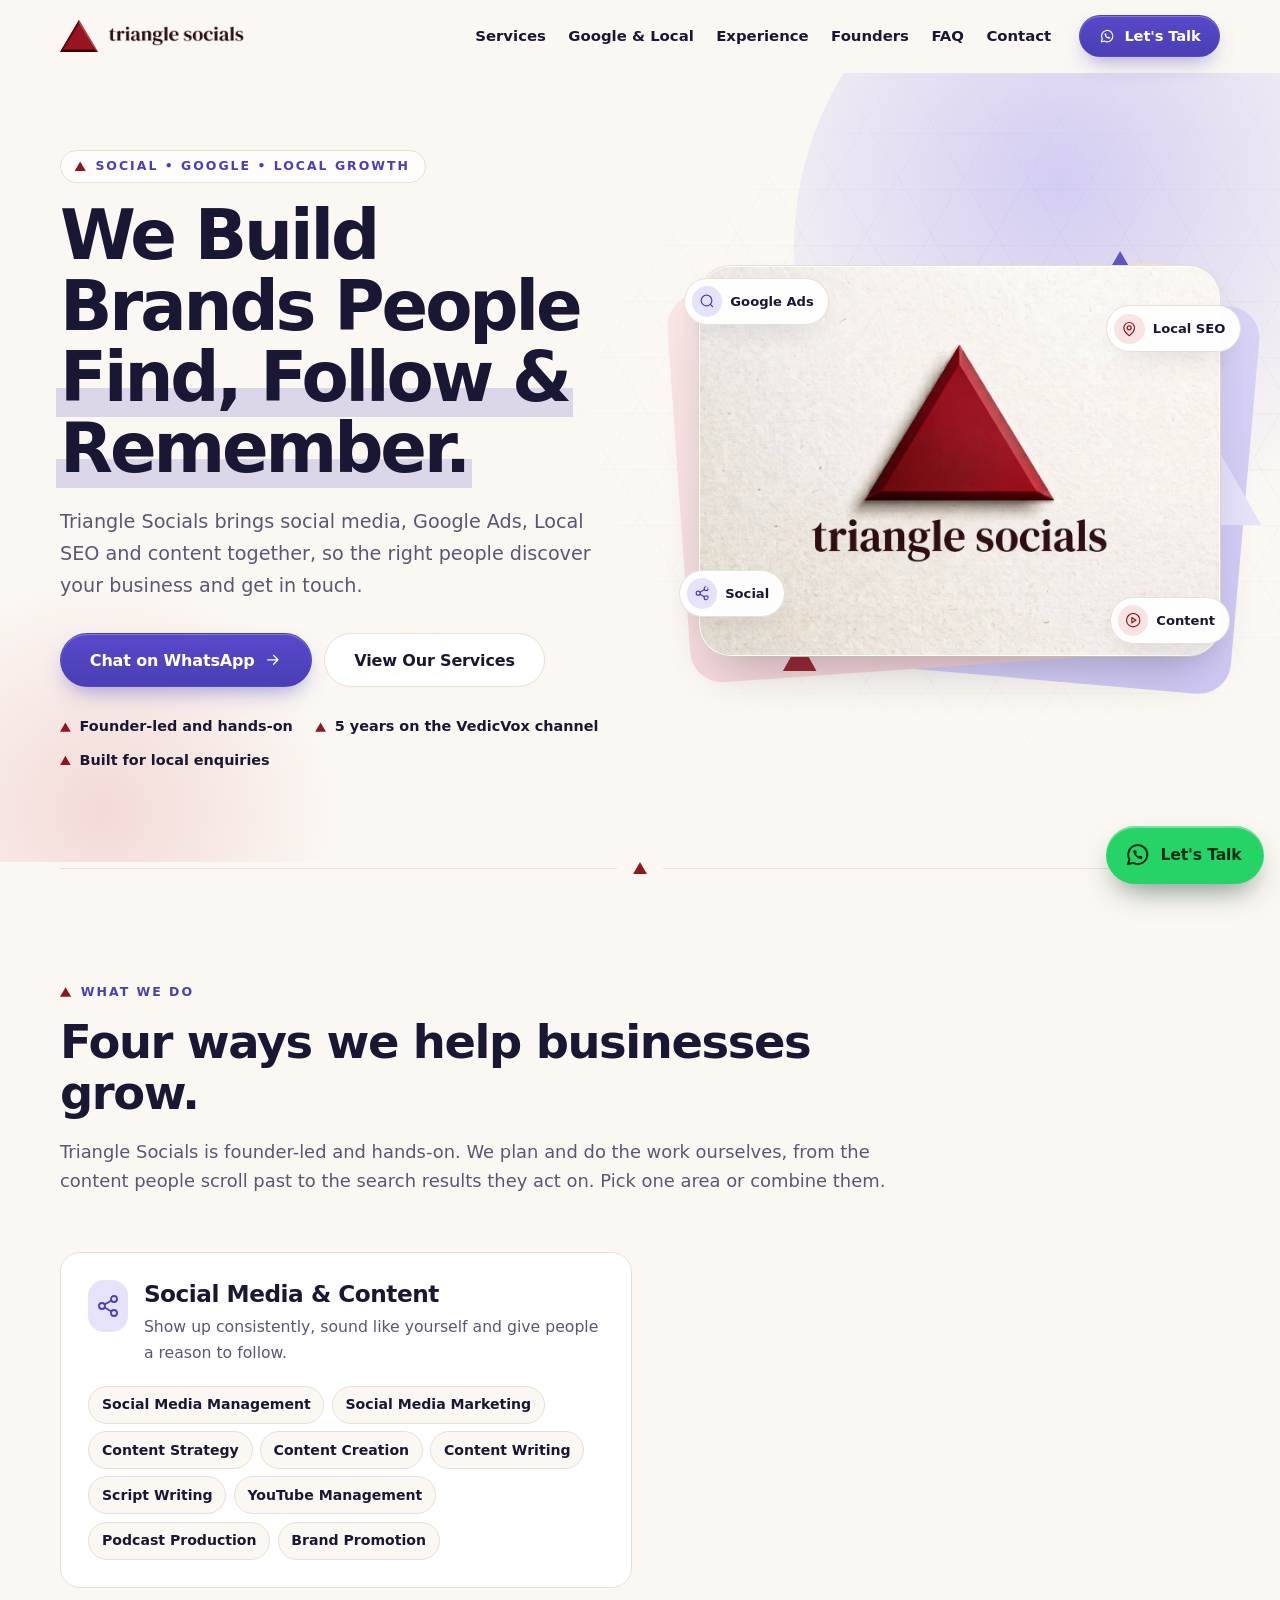
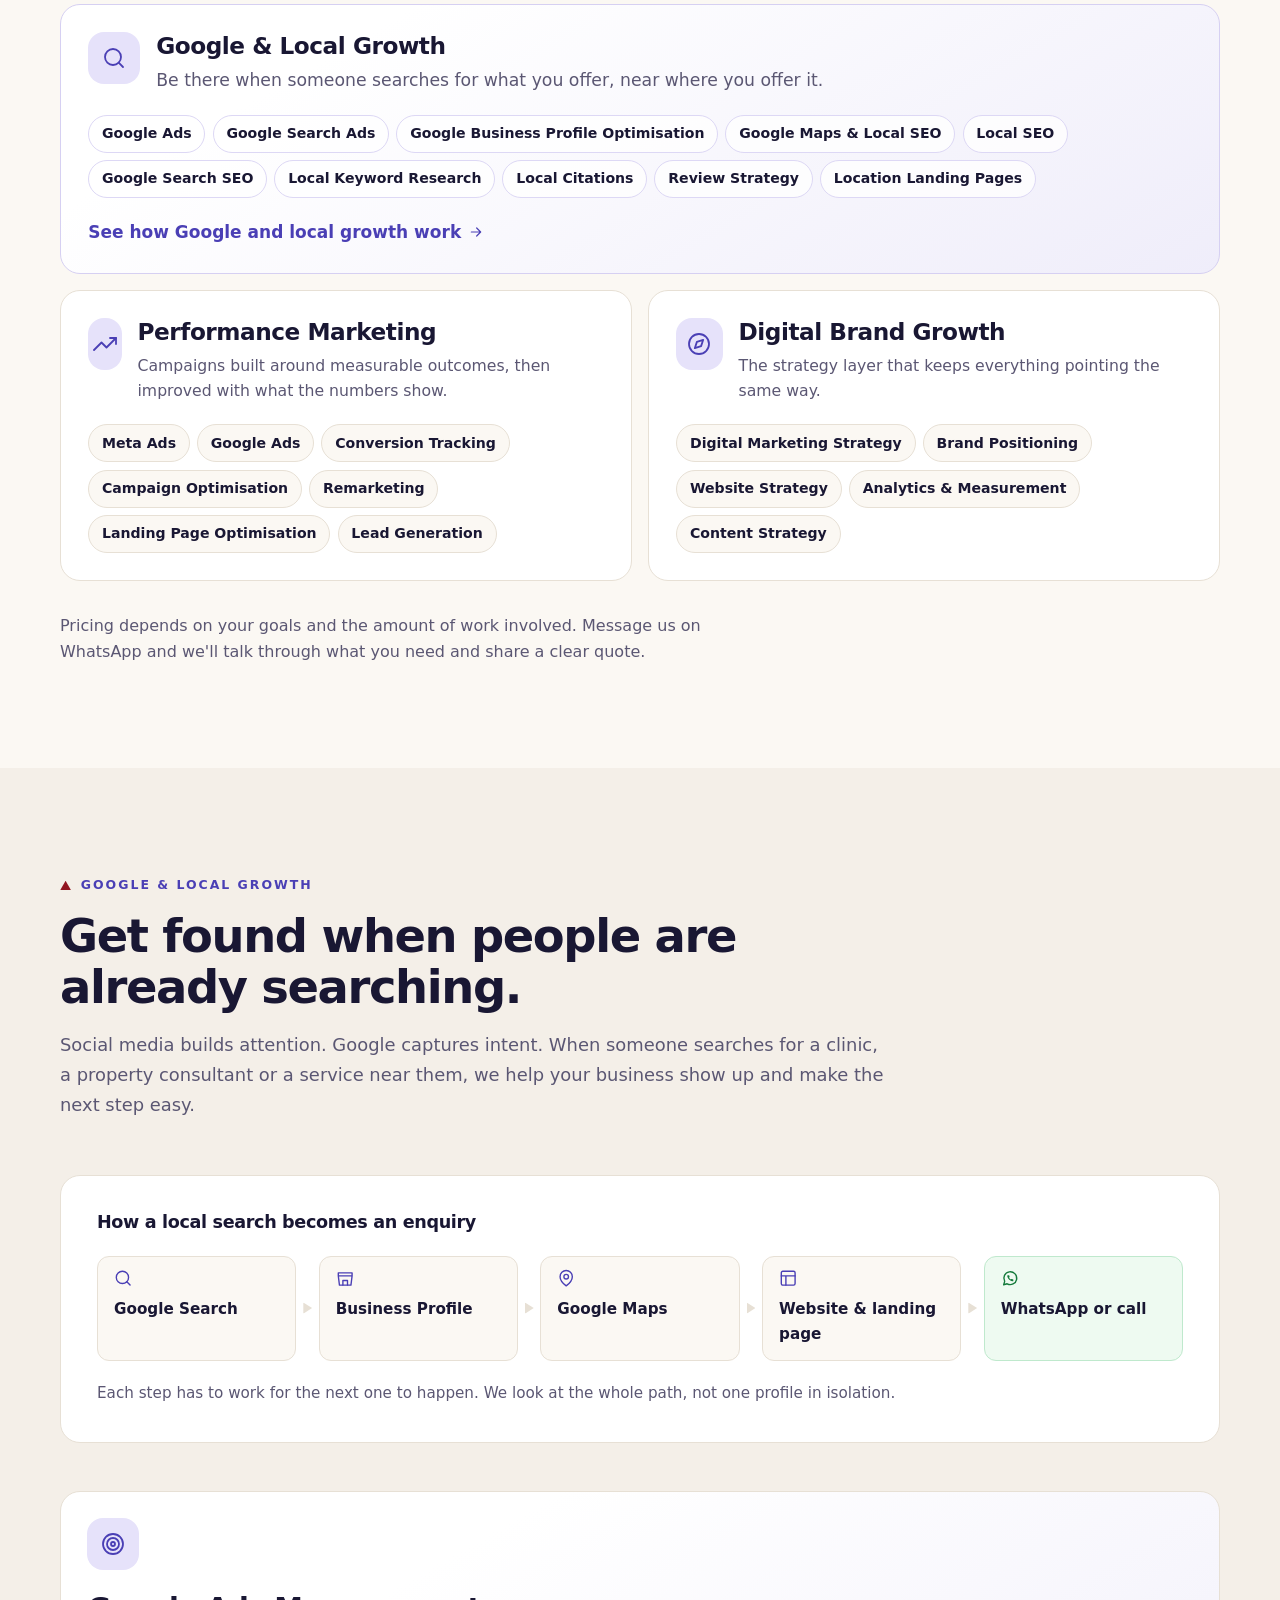
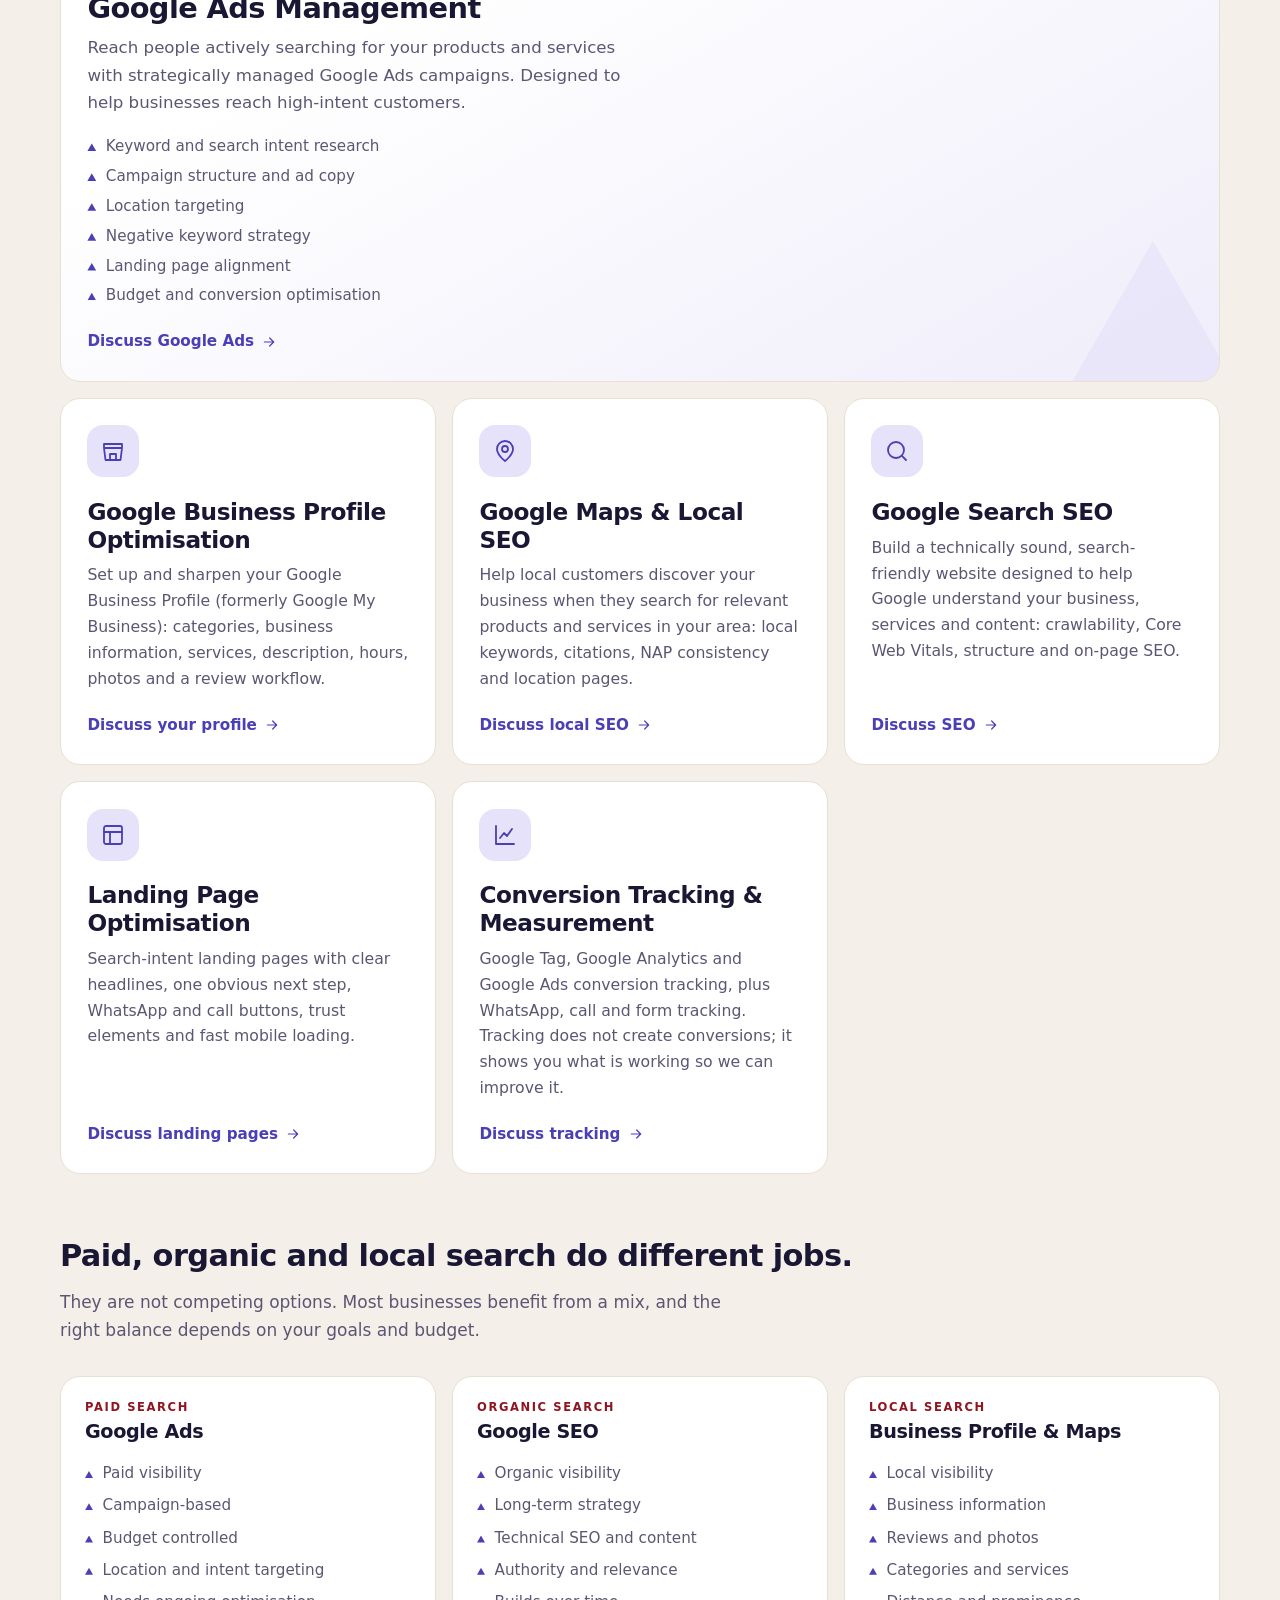
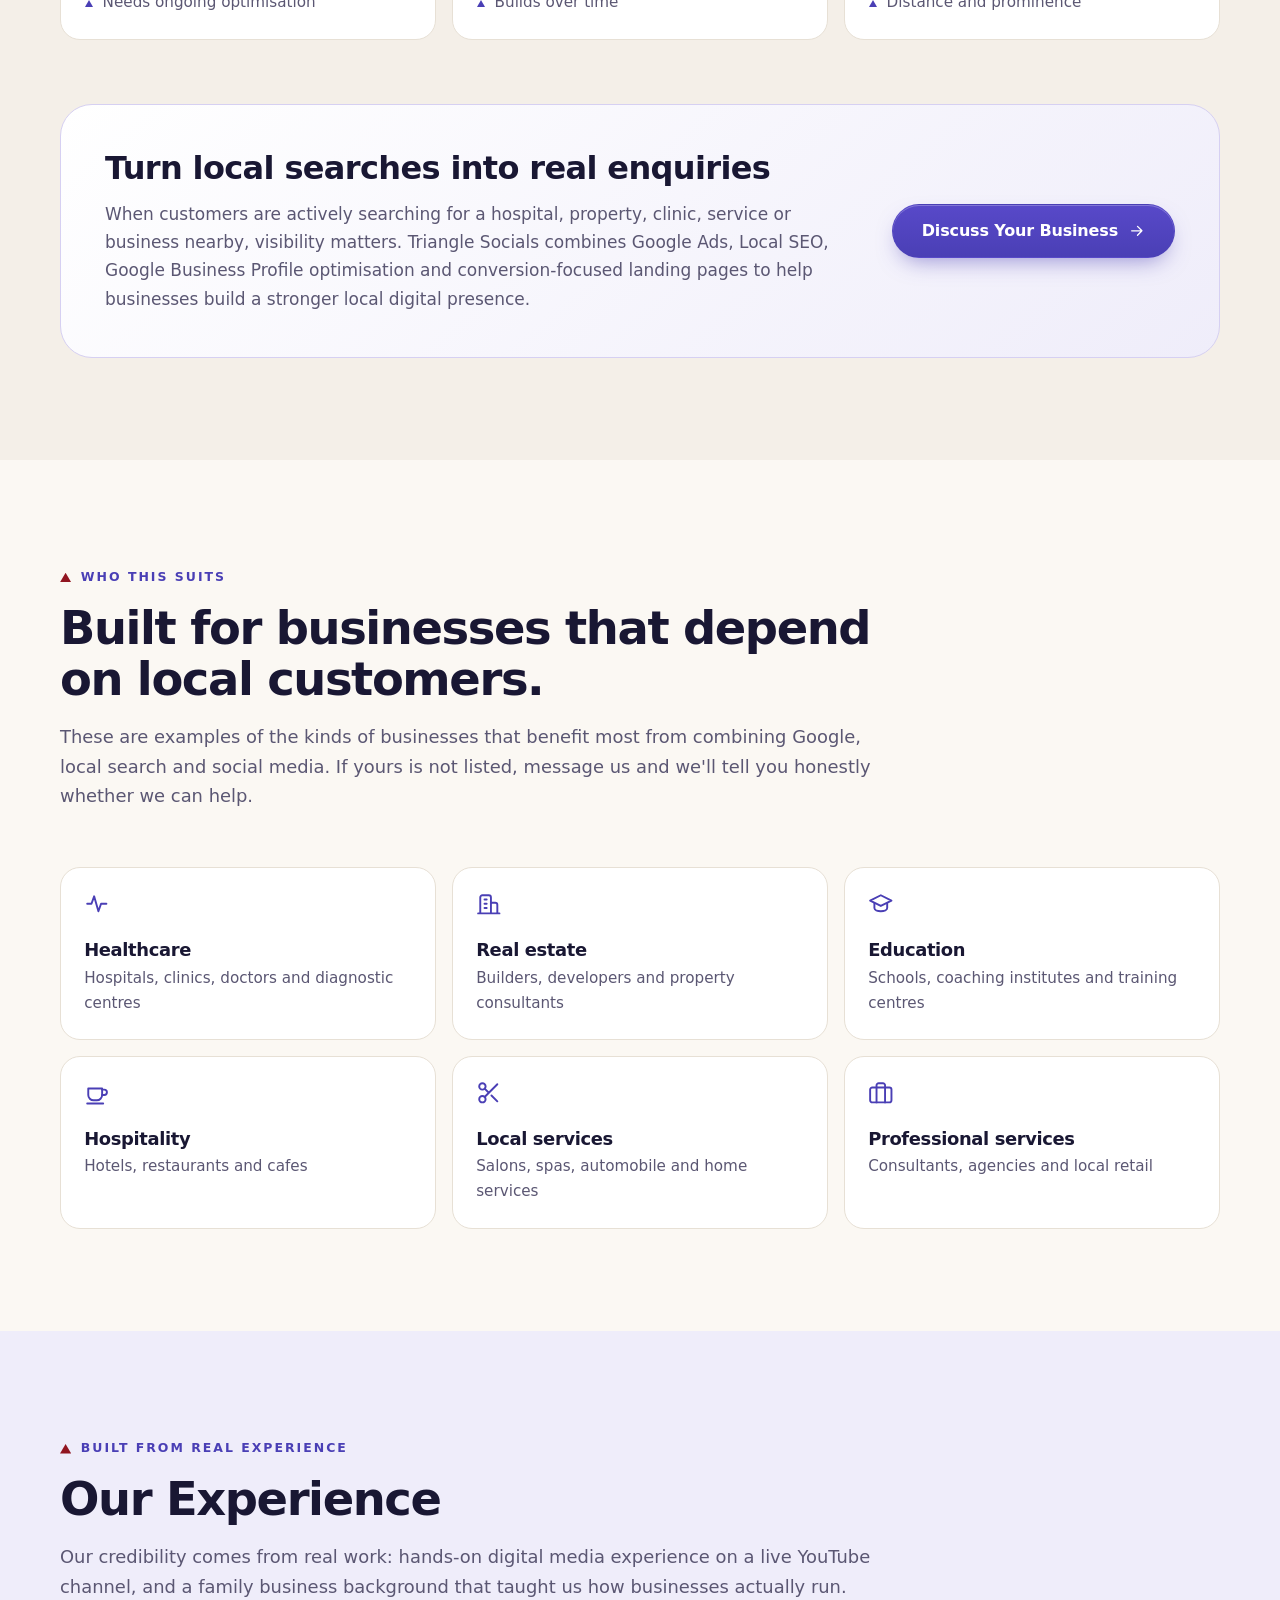
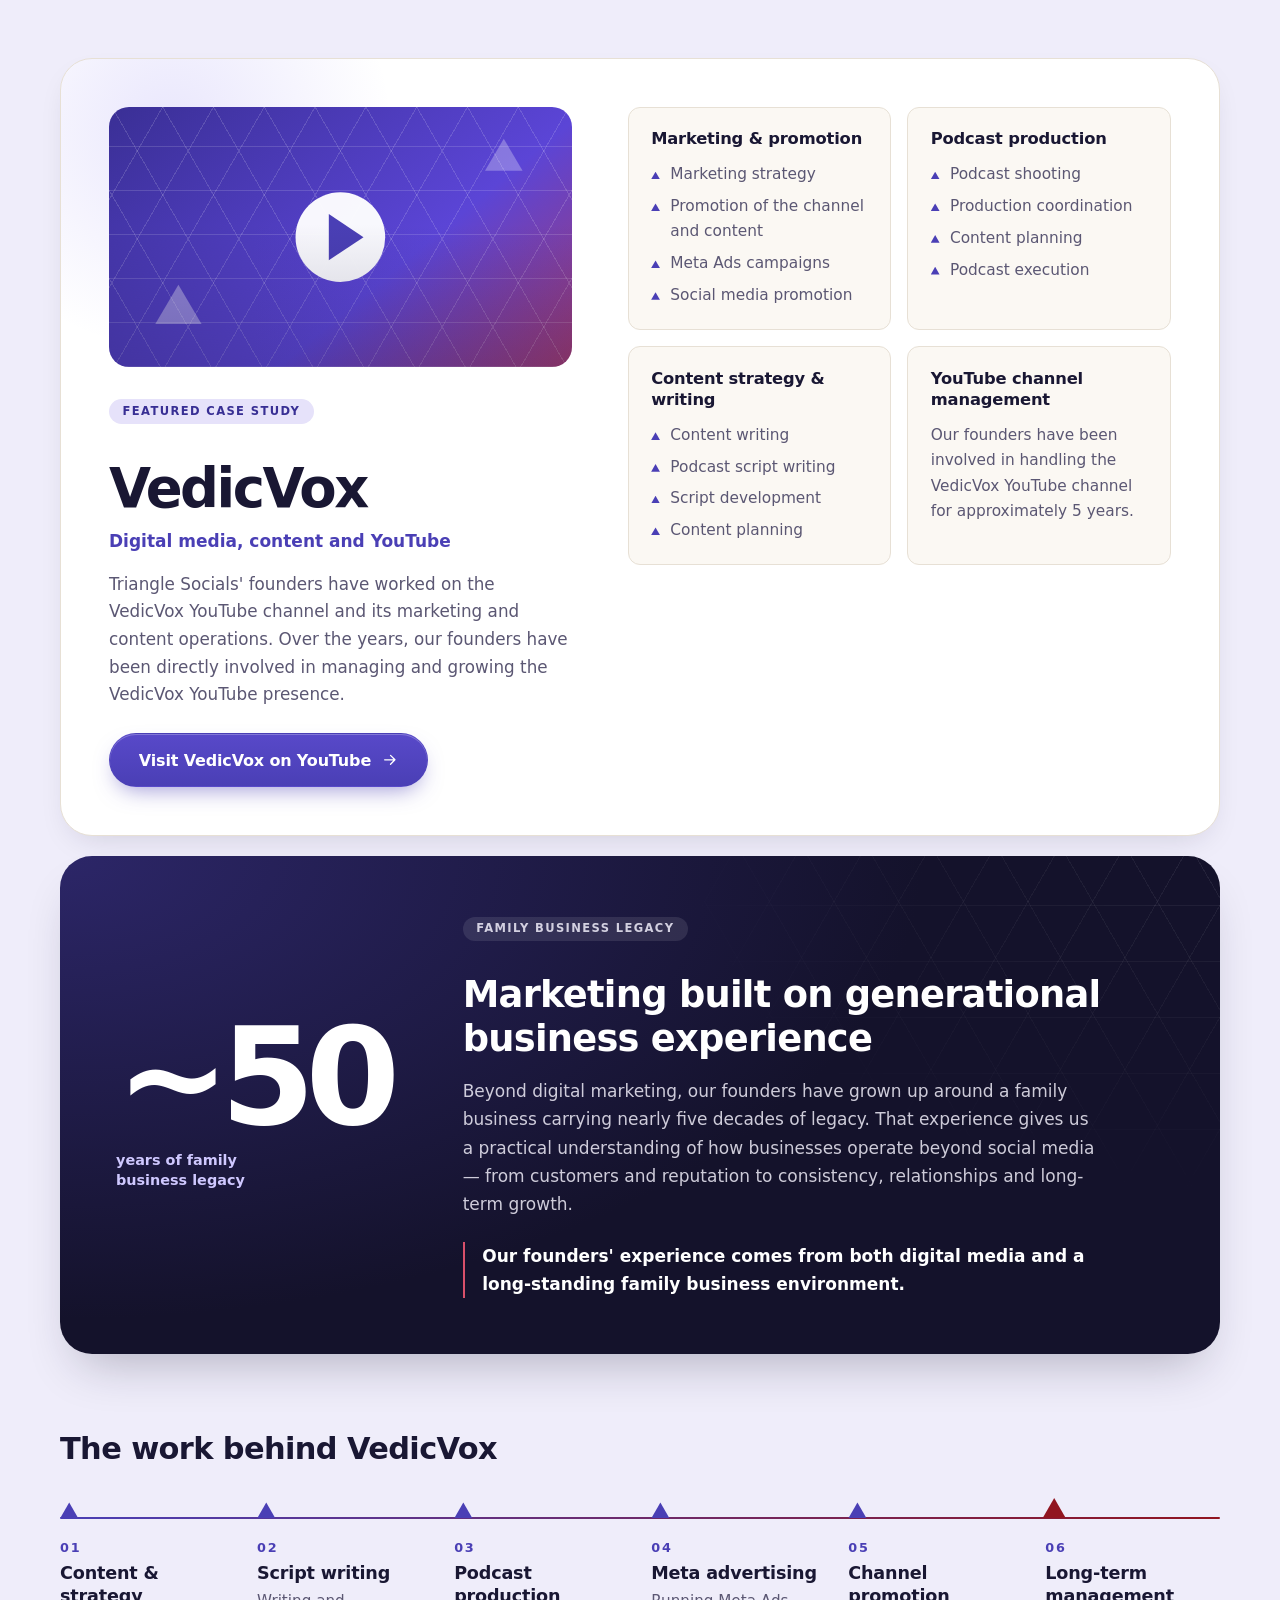
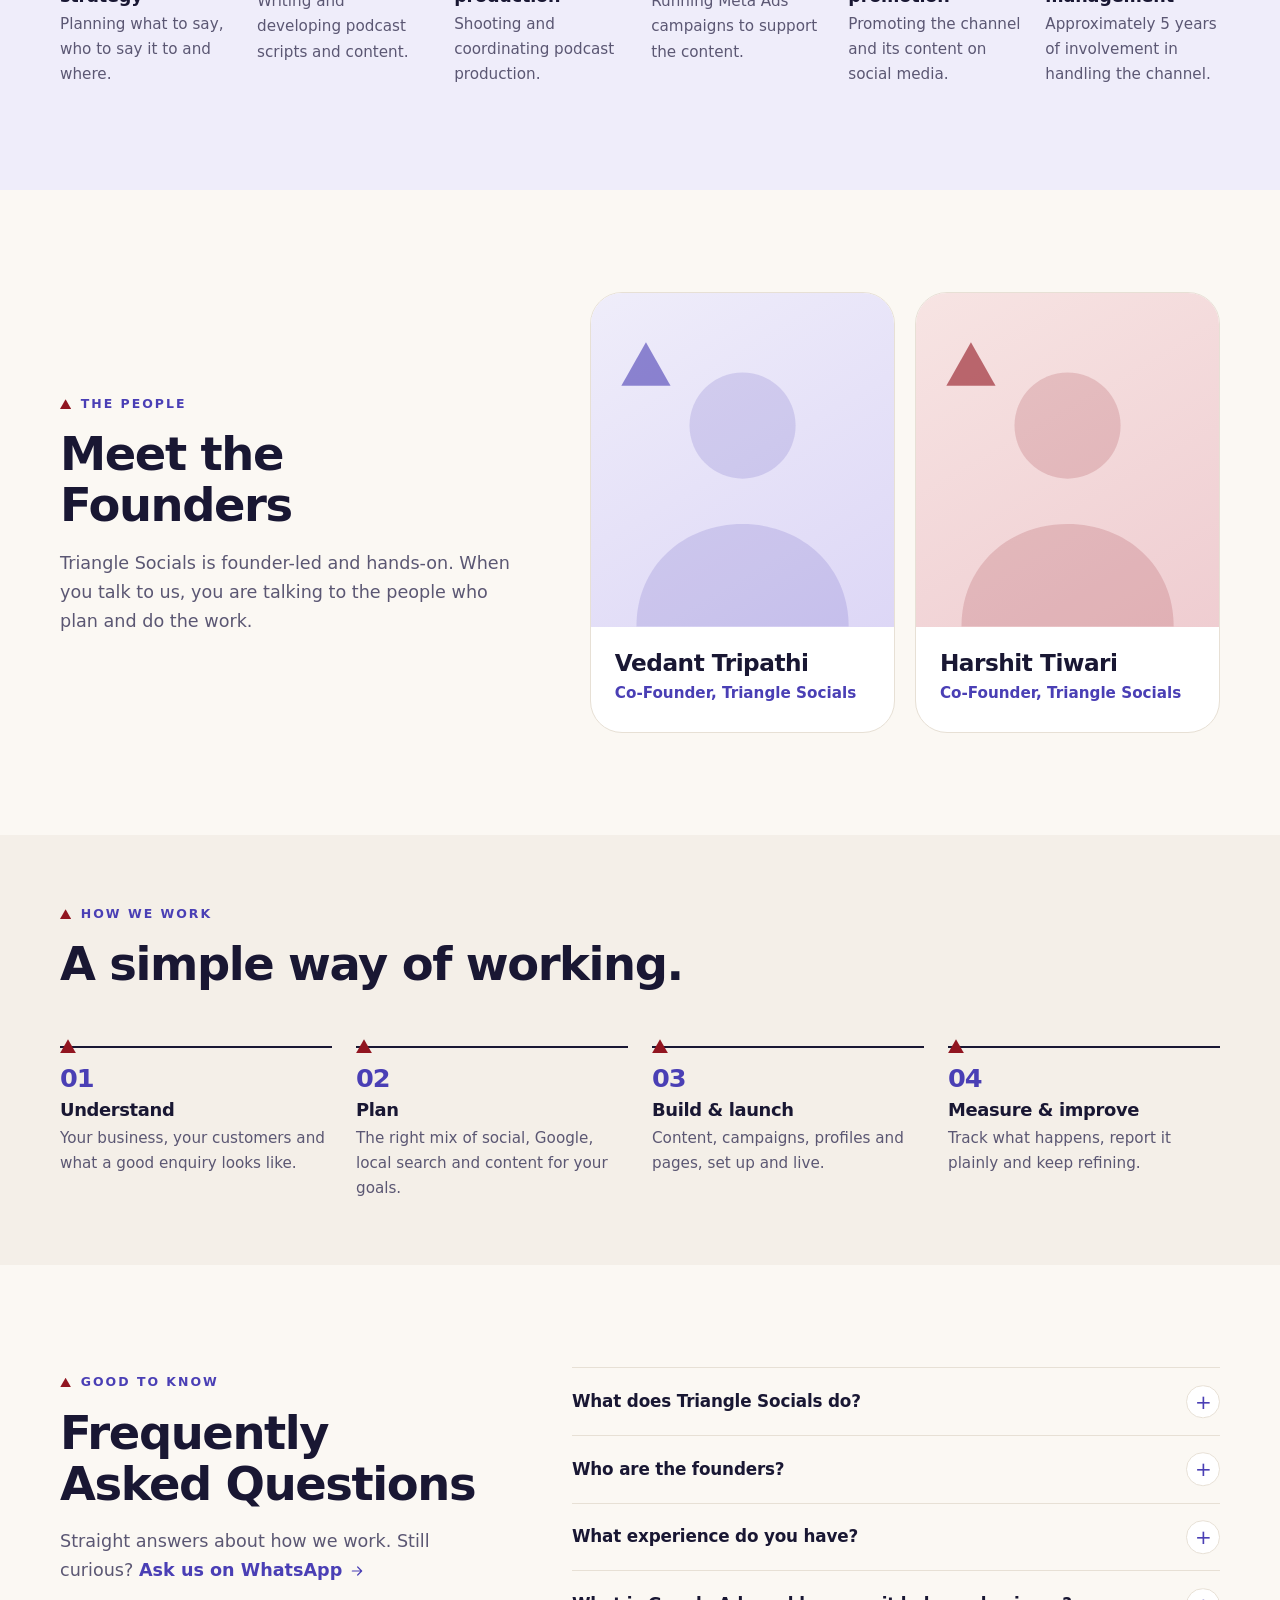
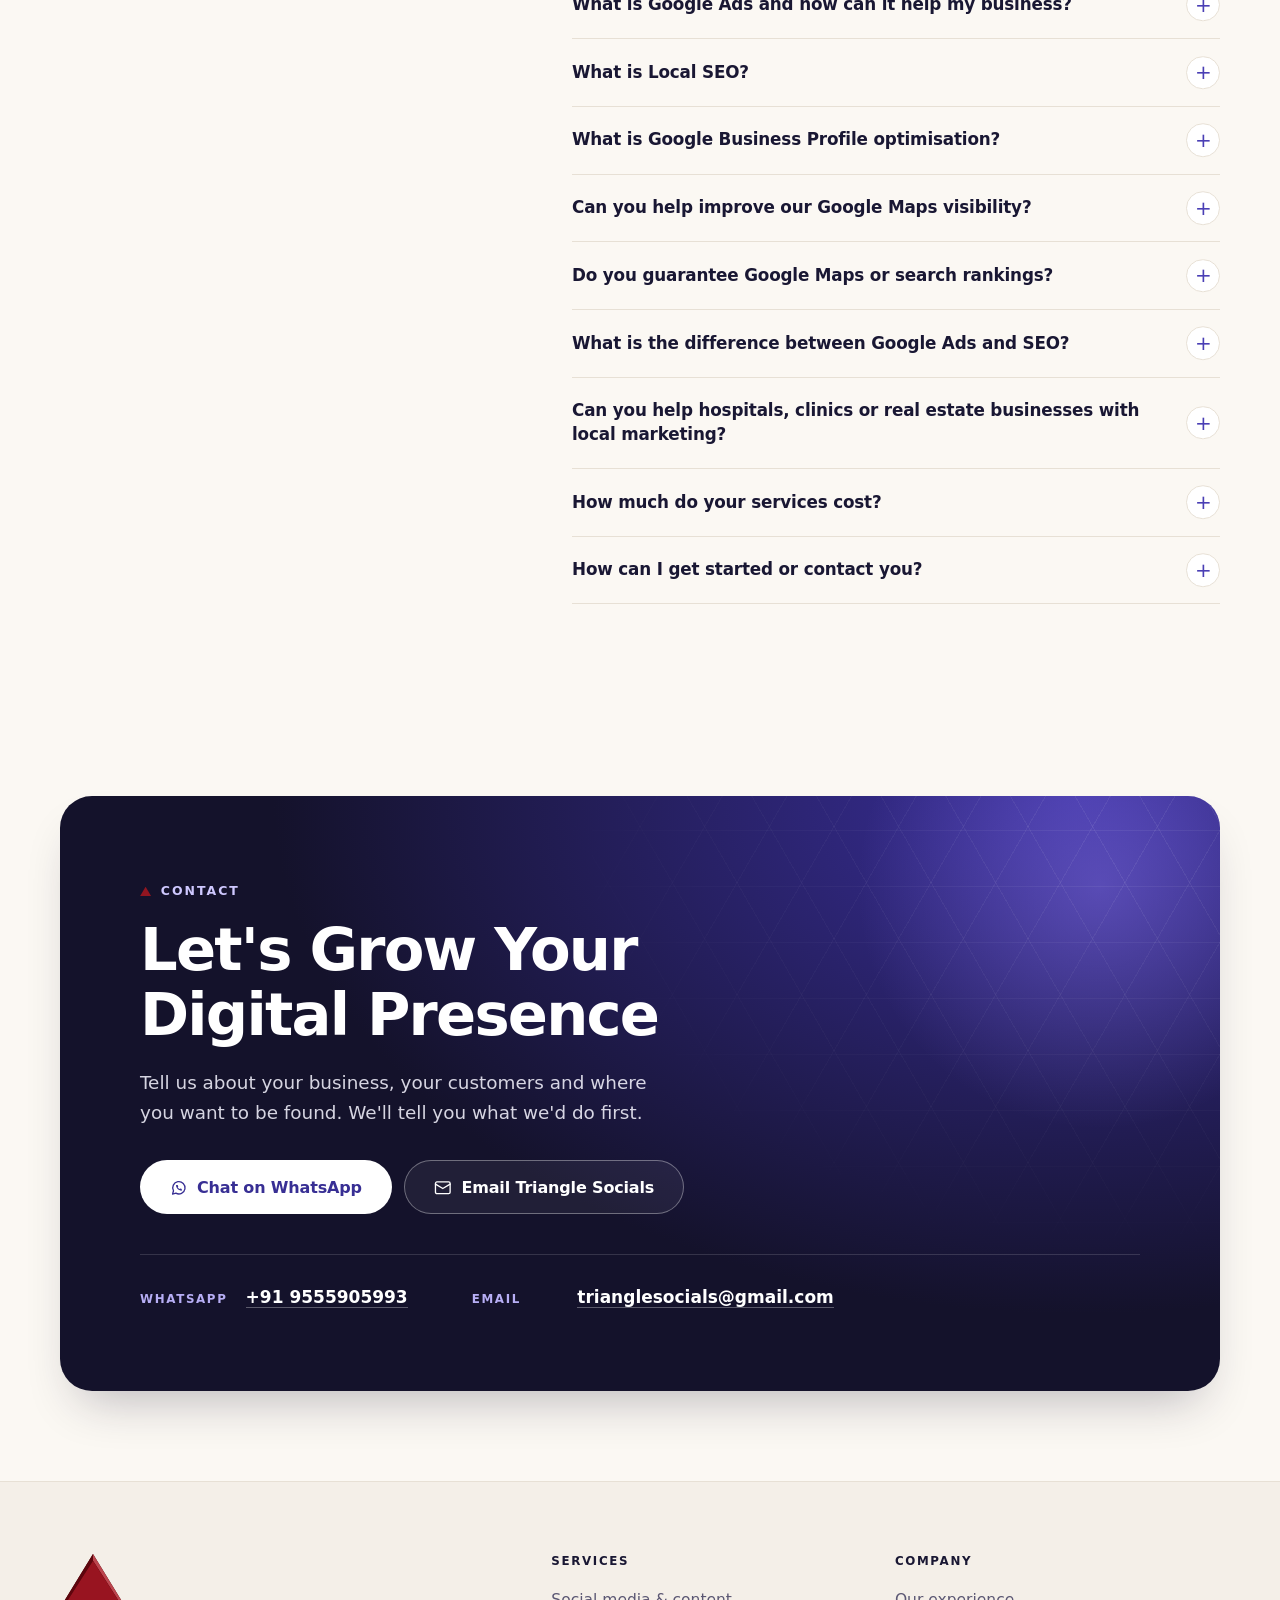
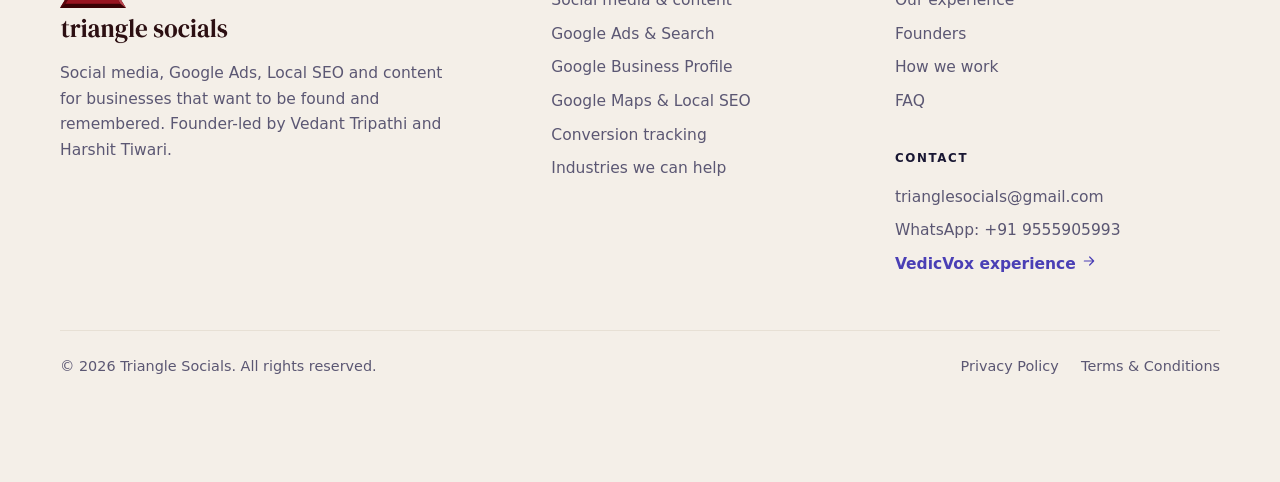
==== commit 951873ed: "Correct the WhatsApp number to +91 9555905993 Replaces the previous number in all 25 places: the 14 " ====
--- a/index.html
+++ b/index.html
@@ -35,7 +35,7 @@
      are declared, so Organization is used rather than LocalBusiness. Social profiles
      (sameAs) are added from js/config.js once real URLs are supplied. -->
 <script type="application/ld+json" id="ld-organization">
-{"@context":"https://schema.org","@type":"Organization","@id":"https://triangle-socials.pages.dev/#organization","name":"Triangle Socials","url":"https://triangle-socials.pages.dev/","logo":"https://triangle-socials.pages.dev/assets/icons/icon-512.png","description":"Triangle Socials is a founder-led agency for social media marketing, Google Ads, Local SEO, Google Business Profile optimisation, content and performance marketing.","email":"trianglesocials@gmail.com","founder":[{"@type":"Person","name":"Vedant Tripathi","jobTitle":"Co-Founder"},{"@type":"Person","name":"Harshit Tiwari","jobTitle":"Co-Founder"}],"contactPoint":{"@type":"ContactPoint","contactType":"customer support","email":"trianglesocials@gmail.com","telephone":"+919559059933"},"knowsAbout":["Social media marketing","Google Ads","Google Search advertising","Local SEO","Google Business Profile optimisation","Search engine optimisation","Content strategy","Script writing","Podcast production","YouTube channel management","Conversion tracking","Landing page optimisation"]}
+{"@context":"https://schema.org","@type":"Organization","@id":"https://triangle-socials.pages.dev/#organization","name":"Triangle Socials","url":"https://triangle-socials.pages.dev/","logo":"https://triangle-socials.pages.dev/assets/icons/icon-512.png","description":"Triangle Socials is a founder-led agency for social media marketing, Google Ads, Local SEO, Google Business Profile optimisation, content and performance marketing.","email":"trianglesocials@gmail.com","founder":[{"@type":"Person","name":"Vedant Tripathi","jobTitle":"Co-Founder"},{"@type":"Person","name":"Harshit Tiwari","jobTitle":"Co-Founder"}],"contactPoint":{"@type":"ContactPoint","contactType":"customer support","email":"trianglesocials@gmail.com","telephone":"+919555905993"},"knowsAbout":["Social media marketing","Google Ads","Google Search advertising","Local SEO","Google Business Profile optimisation","Search engine optimisation","Content strategy","Script writing","Podcast production","YouTube channel management","Conversion tracking","Landing page optimisation"]}
 </script>
 <script type="application/ld+json">
 {"@context":"https://schema.org","@graph":[
@@ -68,7 +68,7 @@
 {"@type":"Question","name":"What is the difference between Google Ads and SEO?","acceptedAnswer":{"@type":"Answer","text":"Google Ads buys visibility: it is campaign-based, budget-controlled and can start quickly. SEO earns visibility: it is a longer-term mix of technical work, content and relevance. Local search through your Business Profile and Maps is a third path, driven by business information, reviews and location. They do different jobs and often work best together."}},
 {"@type":"Question","name":"Can you help hospitals, clinics or real estate businesses with local marketing?","acceptedAnswer":{"@type":"Answer","text":"Those are good examples of businesses that depend on local enquiries, so Google Ads, Local SEO, Google Business Profile optimisation and landing pages usually suit them well. We are not restricted to any one industry: tell us about your business and we will say honestly whether we can help."}},
 {"@type":"Question","name":"How much do your services cost?","acceptedAnswer":{"@type":"Answer","text":"Pricing depends on your goals and the amount of work involved. Message us on WhatsApp and we will talk through what you need and share a clear quote."}},
-{"@type":"Question","name":"How can I get started or contact you?","acceptedAnswer":{"@type":"Answer","text":"The quickest way is WhatsApp at +91 9559059933. You can also email trianglesocials@gmail.com."}}]}
+{"@type":"Question","name":"How can I get started or contact you?","acceptedAnswer":{"@type":"Answer","text":"The quickest way is WhatsApp at +91 9555905993. You can also email trianglesocials@gmail.com."}}]}
 </script>
 
 <!-- Deferred so they never block rendering. Edit details in js/config.js -->
@@ -131,7 +131,7 @@
         <li><a href="#faq">FAQ</a></li>
         <li><a href="#contact">Contact</a></li>
       </ul>
-      <a class="btn btn--primary btn--sm" href="https://wa.me/919559059933?text=Hi%20Triangle%20Socials%2C%20I%20would%20like%20to%20discuss%20your%20services." data-wa target="_blank" rel="noopener noreferrer"><svg class="icon" aria-hidden="true"><use href="#i-whatsapp"/></svg>Let's Talk</a>
+      <a class="btn btn--primary btn--sm" href="https://wa.me/919555905993?text=Hi%20Triangle%20Socials%2C%20I%20would%20like%20to%20discuss%20your%20services." data-wa target="_blank" rel="noopener noreferrer"><svg class="icon" aria-hidden="true"><use href="#i-whatsapp"/></svg>Let's Talk</a>
     </nav>
   </div>
 </header>
@@ -147,7 +147,7 @@
       <h1 id="hero-title">We Build Brands People <span class="mark">Find, Follow &amp; Remember.</span></h1>
       <p class="hero__lead">Triangle Socials brings social media, Google Ads, Local SEO and content together, so the right people discover your business and get in touch.</p>
       <div class="hero__actions">
-        <a class="btn btn--primary btn--lg" href="https://wa.me/919559059933?text=Hi%20Triangle%20Socials%2C%20I%20would%20like%20to%20discuss%20your%20services." data-wa target="_blank" rel="noopener noreferrer">Chat on WhatsApp <svg class="icon icon--arrow" aria-hidden="true"><use href="#i-arrow"/></svg></a>
+        <a class="btn btn--primary btn--lg" href="https://wa.me/919555905993?text=Hi%20Triangle%20Socials%2C%20I%20would%20like%20to%20discuss%20your%20services." data-wa target="_blank" rel="noopener noreferrer">Chat on WhatsApp <svg class="icon icon--arrow" aria-hidden="true"><use href="#i-arrow"/></svg></a>
         <a class="btn btn--ghost btn--lg" href="#services">View Our Services</a>
       </div>
       <ul class="proof">
@@ -275,42 +275,42 @@
           <li>Landing page alignment</li>
           <li>Budget and conversion optimisation</li>
         </ul>
-        <a class="card__cta" href="https://wa.me/919559059933?text=Hi%20Triangle%20Socials%2C%20I%20would%20like%20to%20discuss%20your%20services." data-wa data-wa-service="Google Ads Management" target="_blank" rel="noopener noreferrer">Discuss Google Ads <svg class="icon" aria-hidden="true"><use href="#i-arrow"/></svg></a>
+        <a class="card__cta" href="https://wa.me/919555905993?text=Hi%20Triangle%20Socials%2C%20I%20would%20like%20to%20discuss%20your%20services." data-wa data-wa-service="Google Ads Management" target="_blank" rel="noopener noreferrer">Discuss Google Ads <svg class="icon" aria-hidden="true"><use href="#i-arrow"/></svg></a>
       </article>
 
       <article class="card">
         <div class="card__icon"><svg class="icon" aria-hidden="true"><use href="#i-store"/></svg></div>
         <h3>Google Business Profile Optimisation</h3>
         <p>Set up and sharpen your Google Business Profile (formerly Google My Business): categories, business information, services, description, hours, photos and a review workflow.</p>
-        <a class="card__cta" href="https://wa.me/919559059933?text=Hi%20Triangle%20Socials%2C%20I%20would%20like%20to%20discuss%20your%20services." data-wa data-wa-service="Google Business Profile Optimisation" target="_blank" rel="noopener noreferrer">Discuss your profile <svg class="icon" aria-hidden="true"><use href="#i-arrow"/></svg></a>
+        <a class="card__cta" href="https://wa.me/919555905993?text=Hi%20Triangle%20Socials%2C%20I%20would%20like%20to%20discuss%20your%20services." data-wa data-wa-service="Google Business Profile Optimisation" target="_blank" rel="noopener noreferrer">Discuss your profile <svg class="icon" aria-hidden="true"><use href="#i-arrow"/></svg></a>
       </article>
 
       <article class="card">
         <div class="card__icon"><svg class="icon" aria-hidden="true"><use href="#i-pin"/></svg></div>
         <h3>Google Maps &amp; Local SEO</h3>
         <p>Help local customers discover your business when they search for relevant products and services in your area: local keywords, citations, NAP consistency and location pages.</p>
-        <a class="card__cta" href="https://wa.me/919559059933?text=Hi%20Triangle%20Socials%2C%20I%20would%20like%20to%20discuss%20your%20services." data-wa data-wa-service="Google Maps and Local SEO" target="_blank" rel="noopener noreferrer">Discuss local SEO <svg class="icon" aria-hidden="true"><use href="#i-arrow"/></svg></a>
+        <a class="card__cta" href="https://wa.me/919555905993?text=Hi%20Triangle%20Socials%2C%20I%20would%20like%20to%20discuss%20your%20services." data-wa data-wa-service="Google Maps and Local SEO" target="_blank" rel="noopener noreferrer">Discuss local SEO <svg class="icon" aria-hidden="true"><use href="#i-arrow"/></svg></a>
       </article>
 
       <article class="card">
         <div class="card__icon"><svg class="icon" aria-hidden="true"><use href="#i-search"/></svg></div>
         <h3>Google Search SEO</h3>
         <p>Build a technically sound, search-friendly website designed to help Google understand your business, services and content: crawlability, Core Web Vitals, structure and on-page SEO.</p>
-        <a class="card__cta" href="https://wa.me/919559059933?text=Hi%20Triangle%20Socials%2C%20I%20would%20like%20to%20discuss%20your%20services." data-wa data-wa-service="Google Search SEO" target="_blank" rel="noopener noreferrer">Discuss SEO <svg class="icon" aria-hidden="true"><use href="#i-arrow"/></svg></a>
+        <a class="card__cta" href="https://wa.me/919555905993?text=Hi%20Triangle%20Socials%2C%20I%20would%20like%20to%20discuss%20your%20services." data-wa data-wa-service="Google Search SEO" target="_blank" rel="noopener noreferrer">Discuss SEO <svg class="icon" aria-hidden="true"><use href="#i-arrow"/></svg></a>
       </article>
 
       <article class="card">
         <div class="card__icon"><svg class="icon" aria-hidden="true"><use href="#i-layout"/></svg></div>
         <h3>Landing Page Optimisation</h3>
         <p>Search-intent landing pages with clear headlines, one obvious next step, WhatsApp and call buttons, trust elements and fast mobile loading.</p>
-        <a class="card__cta" href="https://wa.me/919559059933?text=Hi%20Triangle%20Socials%2C%20I%20would%20like%20to%20discuss%20your%20services." data-wa data-wa-service="Landing Page Optimisation" target="_blank" rel="noopener noreferrer">Discuss landing pages <svg class="icon" aria-hidden="true"><use href="#i-arrow"/></svg></a>
+        <a class="card__cta" href="https://wa.me/919555905993?text=Hi%20Triangle%20Socials%2C%20I%20would%20like%20to%20discuss%20your%20services." data-wa data-wa-service="Landing Page Optimisation" target="_blank" rel="noopener noreferrer">Discuss landing pages <svg class="icon" aria-hidden="true"><use href="#i-arrow"/></svg></a>
       </article>
 
       <article class="card">
         <div class="card__icon"><svg class="icon" aria-hidden="true"><use href="#i-chart"/></svg></div>
         <h3>Conversion Tracking &amp; Measurement</h3>
         <p>Google Tag, Google Analytics and Google Ads conversion tracking, plus WhatsApp, call and form tracking. Tracking does not create conversions; it shows you what is working so we can improve it.</p>
-        <a class="card__cta" href="https://wa.me/919559059933?text=Hi%20Triangle%20Socials%2C%20I%20would%20like%20to%20discuss%20your%20services." data-wa data-wa-service="Conversion Tracking and Measurement" target="_blank" rel="noopener noreferrer">Discuss tracking <svg class="icon" aria-hidden="true"><use href="#i-arrow"/></svg></a>
+        <a class="card__cta" href="https://wa.me/919555905993?text=Hi%20Triangle%20Socials%2C%20I%20would%20like%20to%20discuss%20your%20services." data-wa data-wa-service="Conversion Tracking and Measurement" target="_blank" rel="noopener noreferrer">Discuss tracking <svg class="icon" aria-hidden="true"><use href="#i-arrow"/></svg></a>
       </article>
     </div>
 
@@ -343,7 +343,7 @@
         <h3>Turn local searches into real enquiries</h3>
         <p>When customers are actively searching for a hospital, property, clinic, service or business nearby, visibility matters. Triangle Socials combines Google Ads, Local SEO, Google Business Profile optimisation and conversion-focused landing pages to help businesses build a stronger local digital presence.</p>
       </div>
-      <a class="btn btn--primary btn--lg" href="https://wa.me/919559059933?text=Hi%20Triangle%20Socials%2C%20I%20would%20like%20to%20discuss%20your%20services." data-wa data-wa-service="local growth for my business" target="_blank" rel="noopener noreferrer">Discuss Your Business <svg class="icon icon--arrow" aria-hidden="true"><use href="#i-arrow"/></svg></a>
+      <a class="btn btn--primary btn--lg" href="https://wa.me/919555905993?text=Hi%20Triangle%20Socials%2C%20I%20would%20like%20to%20discuss%20your%20services." data-wa data-wa-service="local growth for my business" target="_blank" rel="noopener noreferrer">Discuss Your Business <svg class="icon icon--arrow" aria-hidden="true"><use href="#i-arrow"/></svg></a>
     </div>
   </div>
 </section>
@@ -496,7 +496,7 @@
     <div class="faq__intro" data-reveal>
       <p class="eyebrow">Good to know</p>
       <h2 id="faq-title">Frequently Asked Questions</h2>
-      <p>Straight answers about how we work. Still curious? <a class="link-arrow" href="https://wa.me/919559059933?text=Hi%20Triangle%20Socials%2C%20I%20would%20like%20to%20discuss%20your%20services." data-wa target="_blank" rel="noopener noreferrer">Ask us on WhatsApp <svg class="icon" aria-hidden="true"><use href="#i-arrow"/></svg></a></p>
+      <p>Straight answers about how we work. Still curious? <a class="link-arrow" href="https://wa.me/919555905993?text=Hi%20Triangle%20Socials%2C%20I%20would%20like%20to%20discuss%20your%20services." data-wa target="_blank" rel="noopener noreferrer">Ask us on WhatsApp <svg class="icon" aria-hidden="true"><use href="#i-arrow"/></svg></a></p>
     </div>
     <div class="faq__list" data-reveal>
       <details name="faq"><summary>What does Triangle Socials do?</summary><div class="faq__answer"><p>Triangle Socials is a founder-led agency for social media marketing, Google Ads, Local SEO, Google Business Profile optimisation, content and performance marketing. You can pick one service or combine several.</p></div></details>
@@ -510,7 +510,7 @@
       <details name="faq"><summary>What is the difference between Google Ads and SEO?</summary><div class="faq__answer"><p>Google Ads buys visibility: it is campaign-based, budget-controlled and can start quickly. SEO earns visibility: it is a longer-term mix of technical work, content and relevance. Local search through your Business Profile and Maps is a third path, driven by business information, reviews and location. They do different jobs and often work best together.</p></div></details>
       <details name="faq"><summary>Can you help hospitals, clinics or real estate businesses with local marketing?</summary><div class="faq__answer"><p>Those are good examples of businesses that depend on local enquiries, so Google Ads, Local SEO, Google Business Profile optimisation and landing pages usually suit them well. We are not restricted to any one industry: tell us about your business and we will say honestly whether we can help.</p></div></details>
       <details name="faq"><summary>How much do your services cost?</summary><div class="faq__answer"><p>Pricing depends on your goals and the amount of work involved. Message us on WhatsApp and we will talk through what you need and share a clear quote.</p></div></details>
-      <details name="faq"><summary>How can I get started or contact you?</summary><div class="faq__answer"><p>The quickest way is WhatsApp at +91 9559059933. You can also email trianglesocials@gmail.com.</p></div></details>
+      <details name="faq"><summary>How can I get started or contact you?</summary><div class="faq__answer"><p>The quickest way is WhatsApp at +91 9555905993. You can also email trianglesocials@gmail.com.</p></div></details>
     </div>
   </div>
 </section>
@@ -526,11 +526,11 @@
       <h2 id="contact-title">Let's Grow Your Digital Presence</h2>
       <p class="cta__lead">Tell us about your business, your customers and where you want to be found. We'll tell you what we'd do first.</p>
       <div class="cta__actions">
-        <a class="btn btn--light btn--lg" href="https://wa.me/919559059933?text=Hi%20Triangle%20Socials%2C%20I%20would%20like%20to%20discuss%20your%20services." data-wa target="_blank" rel="noopener noreferrer"><svg class="icon" aria-hidden="true"><use href="#i-whatsapp"/></svg>Chat on WhatsApp</a>
+        <a class="btn btn--light btn--lg" href="https://wa.me/919555905993?text=Hi%20Triangle%20Socials%2C%20I%20would%20like%20to%20discuss%20your%20services." data-wa target="_blank" rel="noopener noreferrer"><svg class="icon" aria-hidden="true"><use href="#i-whatsapp"/></svg>Chat on WhatsApp</a>
         <a class="btn btn--outline-light btn--lg" href="mailto:trianglesocials@gmail.com" data-email><svg class="icon" aria-hidden="true"><use href="#i-mail"/></svg>Email Triangle Socials</a>
       </div>
       <dl class="cta__details">
-        <div><dt>WhatsApp</dt><dd><a href="https://wa.me/919559059933?text=Hi%20Triangle%20Socials%2C%20I%20would%20like%20to%20discuss%20your%20services." data-wa target="_blank" rel="noopener noreferrer" data-whatsapp-display>+91 9559059933</a></dd></div>
+        <div><dt>WhatsApp</dt><dd><a href="https://wa.me/919555905993?text=Hi%20Triangle%20Socials%2C%20I%20would%20like%20to%20discuss%20your%20services." data-wa target="_blank" rel="noopener noreferrer" data-whatsapp-display>+91 9555905993</a></dd></div>
         <div><dt>Email</dt><dd><a href="mailto:trianglesocials@gmail.com" data-email data-email-text>trianglesocials@gmail.com</a></dd></div>
       </dl>
       <div class="cta__social" data-socials-wrap hidden>
@@ -580,7 +580,7 @@
         <h2 class="footer__h2--gap">Contact</h2>
         <ul class="footer__contact">
           <li><a href="mailto:trianglesocials@gmail.com" data-email data-email-text>trianglesocials@gmail.com</a></li>
-          <li><a href="https://wa.me/919559059933?text=Hi%20Triangle%20Socials%2C%20I%20would%20like%20to%20discuss%20your%20services." data-wa target="_blank" rel="noopener noreferrer">WhatsApp: <span data-whatsapp-display>+91 9559059933</span></a></li>
+          <li><a href="https://wa.me/919555905993?text=Hi%20Triangle%20Socials%2C%20I%20would%20like%20to%20discuss%20your%20services." data-wa target="_blank" rel="noopener noreferrer">WhatsApp: <span data-whatsapp-display>+91 9555905993</span></a></li>
           <li><a class="link-arrow" href="https://www.youtube.com/@VedicVox" data-vedicvox target="_blank" rel="noopener noreferrer">VedicVox experience <svg class="icon" aria-hidden="true"><use href="#i-arrow"/></svg><span class="visually-hidden">(opens in a new tab)</span></a></li>
         </ul>
       </div>
@@ -596,7 +596,7 @@
 </footer>
 
 <!-- Persistent WhatsApp button -->
-<a class="wa-float" href="https://wa.me/919559059933?text=Hi%20Triangle%20Socials%2C%20I%20would%20like%20to%20discuss%20your%20services." data-wa target="_blank" rel="noopener noreferrer" aria-label="Let's Talk: chat with Triangle Socials on WhatsApp" data-tooltip="Chat on WhatsApp"><svg class="icon" aria-hidden="true"><use href="#i-whatsapp"/></svg><span class="wa-float__label">Let's Talk</span></a>
+<a class="wa-float" href="https://wa.me/919555905993?text=Hi%20Triangle%20Socials%2C%20I%20would%20like%20to%20discuss%20your%20services." data-wa target="_blank" rel="noopener noreferrer" aria-label="Let's Talk: chat with Triangle Socials on WhatsApp" data-tooltip="Chat on WhatsApp"><svg class="icon" aria-hidden="true"><use href="#i-whatsapp"/></svg><span class="wa-float__label">Let's Talk</span></a>
 
 </body>
 </html>
